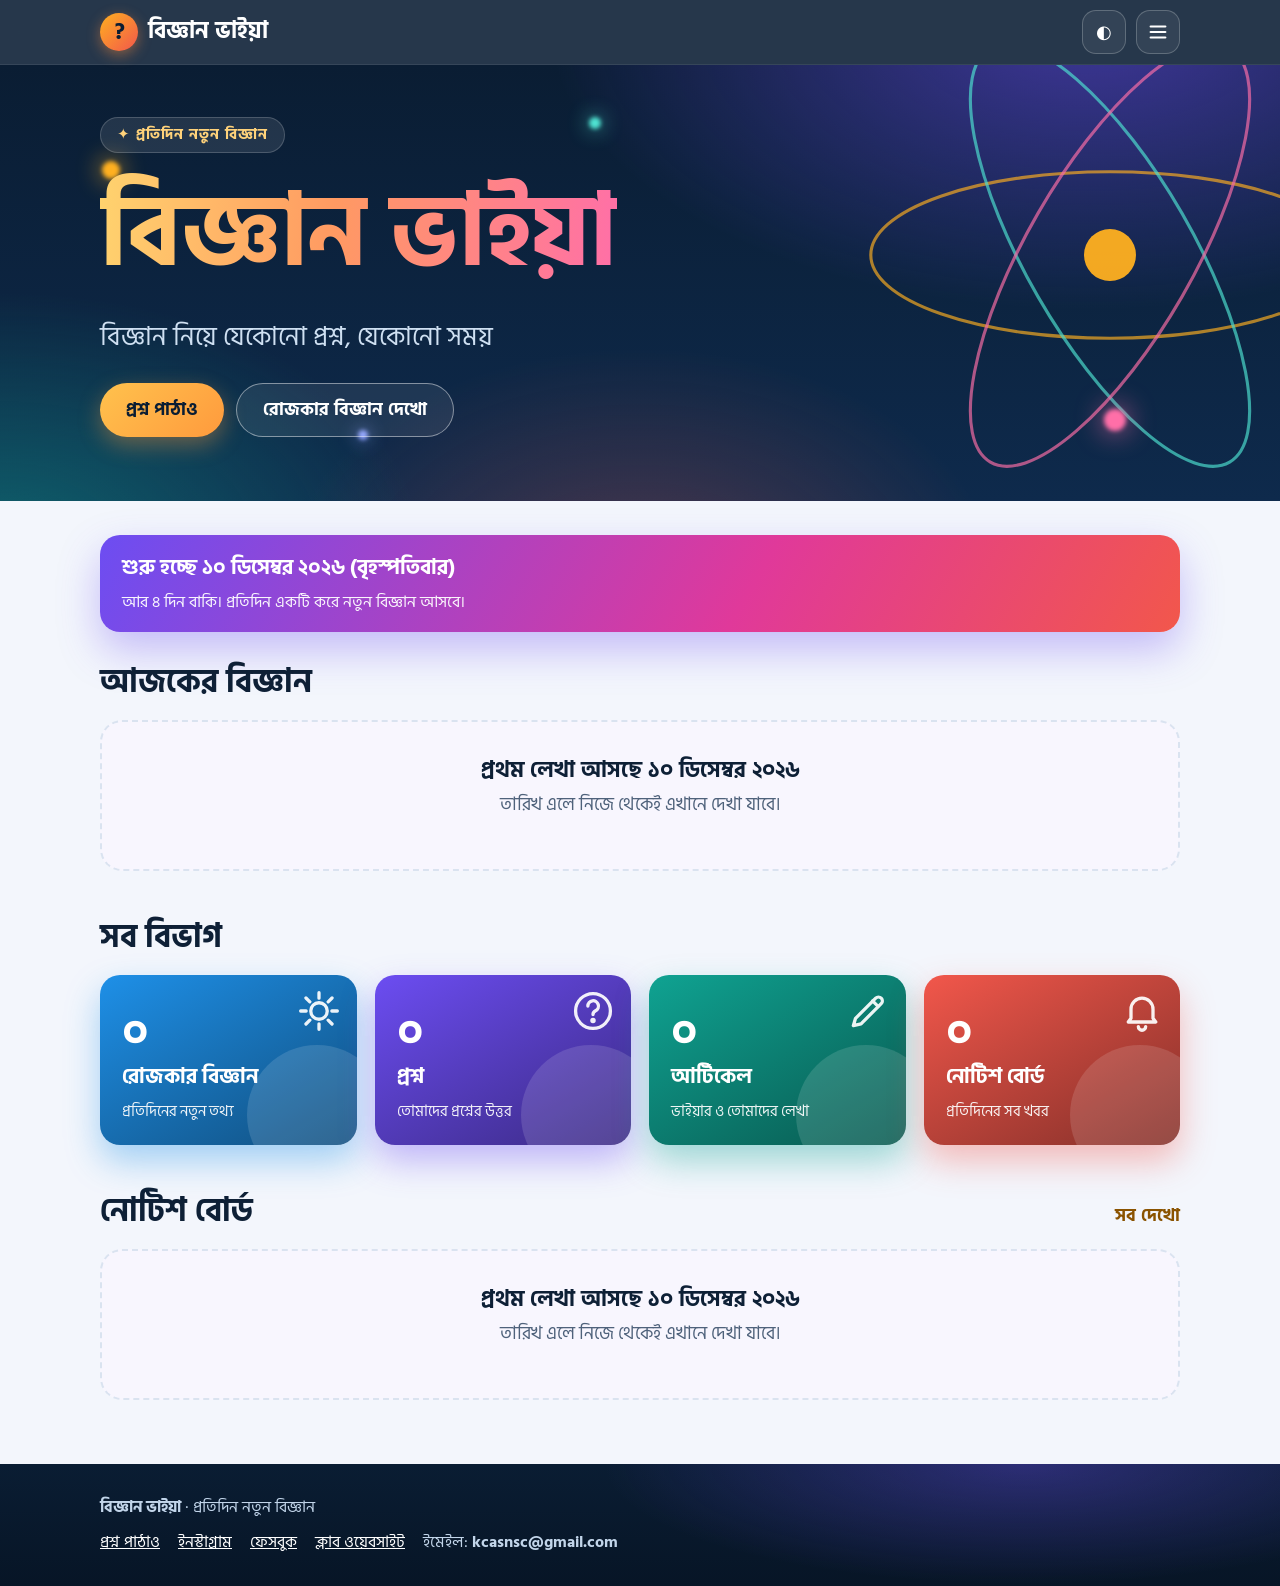
==== index.html @ 901c73dc "Add files via upload" ====
<!doctype html><html><head><meta charset=utf8><meta name=viewport content="width=device-width,initial-scale=1,viewport-fit=cover"><style>:root{color-scheme:light;box-sizing:border-box;padding-top:env(safe-area-inset-top,0px);padding-bottom:env(safe-area-inset-bottom,0px)}html{scroll-padding-top:env(safe-area-inset-top,0px)}body{margin:0;padding:0;font:14px -apple-system,BlinkMacSystemFont,sans-serif;background:#fff;color:#000}img{max-width:100%}[hidden]:not([hidden=until-found i]){display:none!important}</style></head><body>
<title>বিজ্ঞান ভাইয়া</title>
<meta name="claude:viewport-fit-sides" content="cover">
<link rel="stylesheet" href="https://fonts.googleapis.com/css2?family=Hind+Siliguri:wght@400;600;700&display=swap">
<style>
/* বিজ্ঞান ভাইয়া: রং ও ফন্ট এখানে বদলানো যাবে।
   ধারণা: রাতের আকাশের মতো গাঢ় নীল হেডার ও হিরো, তার ওপর রঙিন গ্রহের মতো আলাদা আলাদা রং।
   প্রতিটি বিষয়ের (ট্যাগ) নিজের রং আছে, আর নিচের :root-এ রংগুলো নাম ধরে সাজানো। */
:root {
  --bg: #F3F6FC;
  --bg2: #E8EEFA;
  --surface: #FFFFFF;
  --surface2: #EEF3FB;
  --fg: #0E2036;
  --muted: #4F627B;
  --line: #DAE3F0;
  --shadow: 0 1px 2px rgba(14, 32, 54, .05), 0 10px 30px rgba(14, 32, 54, .07);
  --shadow-lg: 0 2px 4px rgba(14, 32, 54, .06), 0 22px 50px rgba(14, 32, 54, .12);

  --navy: #0A1D33;
  --navy2: #123259;
  --hdr-fg: #FFFFFF;
  --hdr-muted: #C2D5EA;

  --amber: #FFB020;  --amber-ink: #8A5300;
  --coral: #F2574B;  --coral-ink: #B3261E;
  --violet: #6C4DF2; --violet-ink: #4527C9;
  --teal: #0FA392;   --teal-ink: #0A6F63;
  --sky: #1E90E8;    --sky-ink: #0B5FA6;
  --pink: #E0399A;   --pink-ink: #A81E70;
  --on-amber: #0A1D33;
  --accent: var(--amber);
  --accent-ink: var(--amber-ink);
  --font: 'Hind Siliguri', 'Noto Sans Bengali', 'Kalpurush', system-ui, sans-serif;
}
@media (prefers-color-scheme: dark) {
  :root:not([data-theme="light"]) {
    --bg: #071524; --bg2: #0B1E33; --surface: #0F2741; --surface2: #153356; --fg: #EAF2FB; --muted: #9FB6CE; --line: #223F63;
    --shadow: 0 1px 2px rgba(0, 0, 0, .3), 0 12px 32px rgba(0, 0, 0, .35); --shadow-lg: 0 2px 4px rgba(0, 0, 0, .3), 0 24px 54px rgba(0, 0, 0, .5);
    --amber-ink: #FFC24D; --coral-ink: #FF8C82; --violet-ink: #B3A1FF; --teal-ink: #52E0CF; --sky-ink: #6EC3FF; --pink-ink: #FF8ACB;
    color-scheme: dark;
  }
}
:root[data-theme="dark"] {
  --bg: #071524; --bg2: #0B1E33; --surface: #0F2741; --surface2: #153356; --fg: #EAF2FB; --muted: #9FB6CE; --line: #223F63;
  --shadow: 0 1px 2px rgba(0, 0, 0, .3), 0 12px 32px rgba(0, 0, 0, .35); --shadow-lg: 0 2px 4px rgba(0, 0, 0, .3), 0 24px 54px rgba(0, 0, 0, .5);
  --amber-ink: #FFC24D; --coral-ink: #FF8C82; --violet-ink: #B3A1FF; --teal-ink: #52E0CF; --sky-ink: #6EC3FF; --pink-ink: #FF8ACB;
  color-scheme: dark;
}

/* বিষয়ভেদে রং: যেকোনো উপাদানে c-xxx ক্লাস দিলে --c (মূল রং) ও --ink (লেখার রং) পাওয়া যায় */
.c-amber  { --c: var(--amber);  --ink: var(--amber-ink);  --on: var(--on-amber); }
.c-coral  { --c: var(--coral);  --ink: var(--coral-ink);  --on: #FFFFFF; }
.c-violet { --c: var(--violet); --ink: var(--violet-ink); --on: #FFFFFF; }
.c-teal   { --c: var(--teal);   --ink: var(--teal-ink);   --on: #FFFFFF; }
.c-sky    { --c: var(--sky);    --ink: var(--sky-ink);    --on: #FFFFFF; }
.c-pink   { --c: var(--pink);   --ink: var(--pink-ink);   --on: #FFFFFF; }

* { box-sizing: border-box; }
html { scroll-behavior: smooth; }
body {
  margin: 0; color: var(--fg); font-family: var(--font); font-size: 18px; line-height: 1.7;
  background: var(--bg);
  padding-left: max(16px, env(safe-area-inset-left, 0px));
  padding-right: max(16px, env(safe-area-inset-right, 0px));
}
body::before { content: ""; position: fixed; inset: 0 0 auto; height: env(safe-area-inset-top, 0px); background: var(--navy); z-index: 30; }
h1, h2, h3 { line-height: 1.3; margin: 0; text-wrap: balance; }
p { margin: 0 0 .8em; }
a { color: inherit; }
[hidden] { display: none !important; }
.wrap { max-width: 1080px; margin: 0 auto; }
.bleed { margin-left: calc(-1 * max(16px, env(safe-area-inset-left, 0px))); margin-right: calc(-1 * max(16px, env(safe-area-inset-right, 0px))); padding-left: max(16px, env(safe-area-inset-left, 0px)); padding-right: max(16px, env(safe-area-inset-right, 0px)); }
:focus-visible { outline: 3px solid var(--amber); outline-offset: 2px; border-radius: 8px; }
.mono { font-variant-numeric: tabular-nums; }

/* ---------- হেডার ---------- */
.site-header { position: sticky; top: env(safe-area-inset-top, 0px); z-index: 20; color: var(--hdr-fg); background: rgba(10, 29, 51, .88); -webkit-backdrop-filter: blur(14px); backdrop-filter: blur(14px); border-bottom: 1px solid rgba(255, 255, 255, .08); }
.site-header .wrap { display: flex; align-items: center; gap: 14px; padding-block: 10px; }
.brand { display: flex; align-items: center; gap: 10px; text-decoration: none; font-weight: 700; font-size: 23px; white-space: nowrap; }
.brand .mark { width: 38px; height: 38px; border-radius: 50%; background: linear-gradient(135deg, var(--amber), var(--coral)); color: var(--on-amber); display: grid; place-items: center; font-size: 24px; line-height: 1; box-shadow: 0 4px 14px rgba(255, 140, 60, .45); }
.hdr-actions { margin-left: auto; display: flex; gap: 10px; align-items: center; }
.theme-btn, .menu-btn { width: 44px; height: 44px; border-radius: 14px; border: 1px solid rgba(255, 255, 255, .22); background: rgba(255, 255, 255, .06); color: var(--hdr-fg); cursor: pointer; display: grid; place-items: center; font-size: 18px; transition: background .15s; }
.theme-btn:hover, .menu-btn:hover { background: rgba(255, 255, 255, .14); }
.menu-btn[aria-expanded="true"] { background: var(--amber); color: var(--on-amber); border-color: var(--amber); }
.site-header .menu { position: absolute; left: 0; right: 0; top: 100%; background: rgba(10, 29, 51, .97); -webkit-backdrop-filter: blur(14px); backdrop-filter: blur(14px); border-top: 1px solid rgba(255, 255, 255, .08); box-shadow: 0 24px 40px rgba(0, 0, 0, .35); padding-left: max(16px, env(safe-area-inset-left, 0px)); padding-right: max(16px, env(safe-area-inset-right, 0px)); }
.site-header .menu .menu-in { display: grid; align-items: stretch; gap: 0; padding-block: 8px 12px; }
.menu-in a { display: flex; align-items: center; gap: 14px; color: var(--hdr-fg); text-decoration: none; padding: 13px 4px; font-weight: 700; font-size: 20px; border-bottom: 1px solid rgba(255, 255, 255, .07); }
.menu-in a:last-child { border-bottom: 0; }
.menu-in a i { width: 14px; height: 14px; border-radius: 50%; background: var(--c); flex: none; box-shadow: 0 0 0 4px color-mix(in srgb, var(--c) 28%, transparent); }
.menu-in a:hover { color: var(--amber); }
.menu-in a[aria-current="page"] { color: var(--amber); }

/* ---------- হিরো ---------- */
.hero { position: relative; color: #FFFFFF; overflow: hidden; isolation: isolate;
  background:
    radial-gradient(900px 480px at 85% -10%, rgba(108, 77, 242, .55), transparent 60%),
    radial-gradient(700px 420px at 0% 110%, rgba(15, 163, 146, .45), transparent 60%),
    radial-gradient(600px 400px at 50% 120%, rgba(242, 87, 75, .28), transparent 60%),
    linear-gradient(180deg, #0A1D33, #0E2A4C); }
.hero .wrap { position: relative; padding-block: 52px 64px; display: grid; gap: 16px; z-index: 2; }
.hero .eyebrow { display: inline-flex; width: fit-content; align-items: center; gap: 8px; background: rgba(255, 255, 255, .1); border: 1px solid rgba(255, 255, 255, .18); color: #FFD27A; font-weight: 700; font-size: 15px; letter-spacing: 1px; padding: 4px 16px; border-radius: 999px; }
.hero h1 { font-size: clamp(50px, 11vw, 100px); font-weight: 700; letter-spacing: -.5px; background: linear-gradient(95deg, #FFD36E 0%, #FF9A62 45%, #FF6FA8 100%); -webkit-background-clip: text; background-clip: text; color: transparent; width: fit-content; max-width: 100%; }
.hero p.lead { font-size: clamp(20px, 3.2vw, 26px); color: #CFE0F2; max-width: 28em; margin: 0; }
.orbit { position: absolute; right: -90px; top: -70px; width: 520px; height: 520px; z-index: 1; opacity: .95; pointer-events: none; }
.orb { position: absolute; border-radius: 50%; filter: blur(2px); z-index: 1; animation: drift 14s ease-in-out infinite; pointer-events: none; }
.orb.o1 { width: 18px; height: 18px; background: #FFB020; left: 8%; top: 22%; box-shadow: 0 0 24px #FFB020; }
.orb.o2 { width: 12px; height: 12px; background: #4FE3D2; left: 46%; top: 12%; box-shadow: 0 0 20px #4FE3D2; animation-delay: -4s; }
.orb.o3 { width: 22px; height: 22px; background: #FF6FA8; right: 12%; bottom: 16%; box-shadow: 0 0 28px #FF6FA8; animation-delay: -8s; }
.orb.o4 { width: 10px; height: 10px; background: #8EA2FF; left: 28%; bottom: 14%; box-shadow: 0 0 18px #8EA2FF; animation-delay: -2s; }
@keyframes drift { 0%, 100% { transform: translate(0, 0); } 50% { transform: translate(14px, -18px); } }
.actions { display: flex; flex-wrap: wrap; gap: 12px; margin-top: 8px; }
.btn { display: inline-flex; align-items: center; gap: 8px; background: linear-gradient(135deg, #FFC24D, #FF9A3D); color: var(--on-amber); font: inherit; font-weight: 700; padding: 11px 26px; border-radius: 999px; text-decoration: none; border: 0; cursor: pointer; box-shadow: 0 8px 22px rgba(255, 154, 61, .38); transition: transform .15s, box-shadow .15s; }
.btn:hover { transform: translateY(-2px); box-shadow: 0 12px 28px rgba(255, 154, 61, .5); }
.btn.ghost { background: rgba(255, 255, 255, .08); color: #FFFFFF; border: 1.5px solid rgba(255, 255, 255, .45); box-shadow: none; }
main .btn.ghost { color: var(--fg); border-color: var(--line); background: var(--surface); }

/* ---------- সেকশন ও কার্ড ---------- */
main { padding-block: 34px 64px; }
.section { margin-top: 46px; }
.section > h2, .head-row h2 { font-size: clamp(26px, 4.4vw, 32px); margin-bottom: 16px; }
.head-row { display: flex; justify-content: space-between; align-items: baseline; gap: 12px; margin-bottom: 16px; }
.head-row h2 { margin: 0; }
.head-row a { color: var(--accent-ink); font-weight: 700; text-decoration: none; }
.head-row a:hover { text-decoration: underline; }
.page-head { position: relative; padding: 8px 0 6px; margin-bottom: 8px; }
.page-head .kicker { display: inline-block; font-weight: 700; font-size: 14px; letter-spacing: 1.2px; color: var(--ink); background: color-mix(in srgb, var(--c) 16%, transparent); border-radius: 999px; padding: 2px 14px; margin-bottom: 8px; }
.page-title { font-size: clamp(34px, 7vw, 54px); font-weight: 700; margin-bottom: 8px; }
.page-sub { color: var(--muted); max-width: 40em; margin-bottom: 22px; font-size: 19px; }
.grid { display: grid; gap: 18px; grid-template-columns: repeat(auto-fill, minmax(min(100%, 280px), 1fr)); }
.list { display: grid; gap: 16px; }
.card { background: var(--surface); border: 1px solid var(--line); border-radius: 20px; padding: 20px 22px; min-width: 0; box-shadow: var(--shadow); }
.card h3 { font-size: 22px; margin-bottom: 6px; }
.card p:last-child { margin-bottom: 0; }
.meta { display: flex; flex-wrap: wrap; gap: 8px; align-items: center; color: var(--muted); font-size: 15px; }
.chip { display: inline-block; background: color-mix(in srgb, var(--c, var(--muted)) 16%, transparent); color: var(--ink, var(--fg)); border-radius: 999px; padding: 1px 13px; font-size: 14px; font-weight: 700; }
.chip.solid { background: var(--c); color: var(--on); }

/* রোজকার বিজ্ঞানের কার্ড: বাঁ পাশে তারিখের রঙিন টাইল */
.post { display: grid; grid-template-columns: 76px 1fr; gap: 18px; background: var(--surface); border: 1px solid var(--line); border-radius: 22px; padding: 20px; box-shadow: var(--shadow); min-width: 0; }
.datetile { width: 76px; height: 86px; border-radius: 18px; background: linear-gradient(160deg, var(--c), color-mix(in srgb, var(--c) 65%, #000)); color: var(--on); display: grid; place-content: center; text-align: center; line-height: 1.1; box-shadow: 0 10px 22px color-mix(in srgb, var(--c) 40%, transparent); }
.datetile b { font-size: 34px; display: block; }
.datetile span { font-size: 14px; font-weight: 700; opacity: .95; }
.post h3 { font-size: 23px; margin: 6px 0 8px; }
.post .body { min-width: 0; }
.post p:last-of-type { margin-bottom: 0; }

/* আজকের বিজ্ঞান: গ্রেডিয়েন্ট বর্ডারওয়ালা বড় কার্ড */
.today { position: relative; border-radius: 28px; padding: 3px; background: linear-gradient(120deg, #FFB020, #F2574B 40%, #6C4DF2 75%, #1E90E8); box-shadow: var(--shadow-lg); }
.today-in { background: var(--surface); border-radius: 25px; padding: 28px clamp(20px, 4vw, 36px); display: grid; gap: 10px; }
.today-in h2 { font-size: clamp(28px, 5.4vw, 40px); margin: 0; }
.today-in p { font-size: 19px; }
.try { background: color-mix(in srgb, var(--c, var(--amber)) 13%, var(--surface)); border-radius: 14px; padding: 12px 16px; margin-top: 8px; border: 1px dashed color-mix(in srgb, var(--c, var(--amber)) 55%, transparent); }
.try b { color: var(--ink, var(--amber-ink)); }

/* হোমের রঙিন বিভাগ-টাইল */
.tiles { grid-template-columns: repeat(auto-fill, minmax(min(100%, 240px), 1fr)); }
.tile { position: relative; overflow: hidden; text-decoration: none; display: grid; gap: 4px; align-content: end; min-height: 170px; border: 0; color: var(--on); background: linear-gradient(150deg, var(--c), color-mix(in srgb, var(--c) 55%, #000)); box-shadow: 0 16px 34px color-mix(in srgb, var(--c) 38%, transparent); transition: transform .2s, box-shadow .2s; }
.tile:hover { transform: translateY(-4px); box-shadow: 0 22px 42px color-mix(in srgb, var(--c) 50%, transparent); }
.tile .ic { position: absolute; right: 16px; top: 14px; width: 44px; height: 44px; opacity: .92; }
.tile::after { content: ""; position: absolute; right: -30px; bottom: -40px; width: 140px; height: 140px; border-radius: 50%; background: rgba(255, 255, 255, .13); }
.tile .num { font-size: 44px; font-weight: 700; line-height: 1; }
.tile .lbl { font-weight: 700; font-size: 21px; }
.tile .hint { font-size: 15px; opacity: .92; }

/* ফিল্টার, সার্চ */
.toolbar { display: flex; flex-wrap: wrap; gap: 12px; align-items: center; margin-bottom: 20px; }
.search { flex: 1 1 240px; min-width: 0; font: inherit; padding: 12px 20px; border-radius: 999px; border: 1.5px solid var(--line); background: var(--surface); color: var(--fg); box-shadow: var(--shadow); }
.search:focus { border-color: var(--amber); outline: none; }
.filters { display: flex; flex-wrap: wrap; gap: 8px; }
.filters button { font: inherit; font-size: 15px; font-weight: 700; background: var(--surface); color: var(--fg); border: 1.5px solid var(--line); border-radius: 999px; padding: 5px 16px; cursor: pointer; transition: transform .12s; }
.filters button:hover { transform: translateY(-1px); }
.filters button[aria-pressed="true"] { background: linear-gradient(135deg, #FFC24D, #FF9A3D); color: var(--on-amber); border-color: transparent; }

/* প্রশ্ন-উত্তর */
details.qa { background: var(--surface); border: 1px solid var(--line); border-radius: 18px; padding: 4px 22px; box-shadow: var(--shadow); }
details.qa + details.qa { margin-top: 12px; }
details.qa summary { cursor: pointer; font-weight: 700; font-size: 20px; padding: 14px 0; display: flex; align-items: center; gap: 14px; list-style: none; }
details.qa summary::-webkit-details-marker { display: none; }
details.qa summary::before { content: "?"; flex: none; width: 34px; height: 34px; border-radius: 50%; background: linear-gradient(135deg, var(--violet), var(--sky)); color: #FFFFFF; display: grid; place-items: center; font-size: 19px; }
details.qa summary::after { content: "+"; margin-left: auto; font-size: 26px; color: var(--muted); }
details.qa[open] summary::after { content: "−"; }
details.qa[open] summary { color: var(--violet-ink); }
details.qa .ans { padding: 0 0 16px 48px; }

ol.steps { padding-left: 1.3em; margin: 6px 0 12px; }
ol.steps li { margin-bottom: 4px; }
ul.plain { margin: 6px 0 12px; padding-left: 1.2em; }
.safety { color: var(--muted); font-size: 16px; border-top: 1px dashed var(--line); padding-top: 10px; }
.empty { border: 2px dashed var(--line); border-radius: 22px; padding: 34px 22px; text-align: center; color: var(--muted); background: color-mix(in srgb, var(--violet) 5%, var(--surface)); }
.empty h3 { color: var(--fg); margin-bottom: 6px; font-size: 22px; }

/* আর্টিকেল */
.article { display: grid; gap: 4px; align-content: start; }
.article h3 { margin-top: 6px; }

/* নোটিশ */
.notice { background: var(--surface); border: 1px solid var(--line); border-radius: 18px; padding: 14px 20px; display: grid; gap: 4px; margin-bottom: 12px; box-shadow: var(--shadow); }
.notice h3 { font-size: 20px; margin: 0; }
.notice p { margin: 0; color: var(--muted); }
.notice.pinned { background: linear-gradient(135deg, color-mix(in srgb, var(--amber) 22%, var(--surface)), color-mix(in srgb, var(--coral) 14%, var(--surface))); border-color: color-mix(in srgb, var(--amber) 60%, transparent); }
a.notice-link { text-decoration: none; display: block; }
a.notice-link:hover .notice { border-color: var(--c, var(--amber)); }
h3.month { font-size: 20px; margin: 22px 0 10px; color: var(--accent-ink); }

.banner { display: grid; gap: 2px; color: #FFFFFF; border-radius: 20px; padding: 16px 22px; margin-bottom: 30px; background: linear-gradient(120deg, #6C4DF2, #E0399A 60%, #F2574B); box-shadow: 0 18px 40px rgba(108, 77, 242, .35); }
.banner b { font-size: 21px; }
.banner span { font-size: 16px; opacity: .95; }

/* ---------- ফুটার ---------- */
.site-footer { color: var(--hdr-muted); font-size: 16px; background: radial-gradient(700px 200px at 80% 0%, rgba(108, 77, 242, .35), transparent 60%), linear-gradient(180deg, #0A1D33, #071526); }
.site-footer .wrap { padding-block: 30px; display: grid; gap: 8px; }
.site-footer a { color: #FFFFFF; }
.site-footer .links { display: flex; flex-wrap: wrap; gap: 6px 18px; }

@media (prefers-reduced-motion: reduce) { html { scroll-behavior: auto; } .orb { animation: none; } .tile, .btn, .filters button { transition: none; } }
@media (max-width: 560px) {
  body { font-size: 17px; }
  .orbit { right: -230px; top: -110px; }
  .post { grid-template-columns: 1fr; }
  .datetile { width: auto; height: auto; grid-auto-flow: column; justify-content: start; align-items: baseline; gap: 8px; padding: 6px 16px; border-radius: 14px; width: fit-content; }
  .datetile b { font-size: 24px; }
  details.qa .ans { padding-left: 0; }
  .tile { min-height: 140px; }
}

:root{padding-top:env(safe-area-inset-top,0px);padding-bottom:env(safe-area-inset-bottom,0px)}
</style>
<div id="root" data-page="index"></div>
<script>
/* ============================================================
   বিজ্ঞান ভাইয়া: সব লেখা এই ফাইলে। এটি পুরোপুরি অনলাইন সাইট।
   শুরুর দিন: ১০ ডিসেম্বর ২০২৬ (বৃহস্পতিবার)।

   নিয়ম: যেকোনো লেখার তারিখ (YYYY-MM-DD) আজকের তারিখের পরে হলে সেটি সাইটে লুকিয়ে থাকে,
   তারিখ এলে নিজে থেকেই দেখা যায়। তাই সব লেখা আগে থেকেই বসিয়ে রাখা যায়।
   আগে থেকে দেখতে চাইলে ঠিকানার শেষে #preview যোগ করো।

   যেখানে যা বদলাবে:
   - daily      : রোজকার বিজ্ঞান (rojkar.html)
   - qa         : প্রশ্ন ও উত্তর (question.html)
   - articles   : আর্টিকেল (article.html)। kind: "vaiya" মানে বিজ্ঞান ভাইয়ার লেখা, "student" মানে শিক্ষার্থীর লেখা
   - notices    : নোটিশ বোর্ড (notice-board.html)
   ============================================================ */

window.SITE = {
  name: "বিজ্ঞান ভাইয়া",
  tagline: "বিজ্ঞান নিয়ে যেকোনো প্রশ্ন, যেকোনো সময়",
  launch: "2026-12-10",
  email: "kcasnsc@gmail.com",

  /* লিংক বদলাও। ফাঁকা ("") থাকলে বোতাম দেখাবে না। */
  links: {
    questionForm: "https://forms.gle/UkBAL9BVJz5W9Kdv6",  // প্রশ্ন পাঠানোর Google Form
    articleForm: "",                                       // আর্টিকেল পাঠানোর Google Form (তৈরি হলে এখানে বসাও)
    instagram: "https://www.instagram.com/kcasnsc/",
    facebook: "https://www.facebook.com/profile.php?id=61594144386733",
    clubSite: "https://ahanaft059-coder.github.io/cssc/index.html"
  },

  /* ================= রোজকার বিজ্ঞান ================= */
  daily: [
    { date: "2026-12-10", tag: "জানো কি?", title: "নোবেল পুরস্কার ১০ ডিসেম্বর কেন দেওয়া হয়?",
      body: ["আলফ্রেড নোবেল ডিনামাইট আবিষ্কার করেছিলেন। তিনি ১৮৯৬ সালের ১০ ডিসেম্বর মারা যান। উইলে তাঁর সম্পত্তির বড় অংশ দিয়ে যান বিজ্ঞান, সাহিত্য ও শান্তিতে অবদানের পুরস্কারের জন্য।",
             "প্রথম নোবেল পুরস্কার দেওয়া হয় ১৯০১ সালে। তাঁর মৃত্যুদিনকে সম্মান জানাতে প্রতি বছর ১০ ডিসেম্বর পুরস্কার প্রদান অনুষ্ঠান হয়।"] },
    { date: "2026-12-11", tag: "পদার্থবিজ্ঞান", title: "আকাশ নীল কেন?",
      body: ["সূর্যের সাদা আলোয় সব রং মিশে আছে। এই আলো বাতাসের কণায় ধাক্কা খেলে ছোট তরঙ্গদৈর্ঘ্যের নীল আলো বেশি ছড়িয়ে পড়ে। তাই আকাশের সব দিক থেকে নীল আলো আমাদের চোখে আসে।",
             "সূর্যাস্তের সময় আলো অনেক লম্বা পথ পেরিয়ে আসে। পথে নীল আলো ছড়িয়ে হারিয়ে যায়, আর লাল-কমলা আলো আমাদের চোখে পৌঁছায়।"],
      tryIt: "স্বচ্ছ গ্লাসের পানিতে মাত্র ২-৩ ফোঁটা দুধ মেশাও। অন্ধকার ঘরে ফোনের টর্চ জ্বালিয়ে গ্লাসের পাশ থেকে দেখো। পাশে নীলচে আভা, উল্টো দিকে হলদে-কমলা আলো দেখবে।" },
    { date: "2026-12-12", tag: "রসায়ন", title: "মধু বছরের পর বছর নষ্ট হয় না কেন?",
      body: ["মধুতে পানি খুব কম থাকে, আর এটা কিছুটা অ্যাসিডিক। মৌমাছির এনজাইমের কারণে মধুতে সামান্য হাইড্রোজেন পারক্সাইডও তৈরি হয়।",
             "এই পরিবেশে জীবাণু বাড়তে পারে না, তাই মধু সহজে নষ্ট হয় না।"] },
    { date: "2026-12-13", tag: "পদার্থবিজ্ঞান", title: "কলা কি সত্যিই একটু তেজস্ক্রিয়?",
      body: ["হ্যাঁ। কলায় থাকা পটাশিয়ামের একটা রূপ (K-40) সামান্য তেজস্ক্রিয়। পরিমাণ এত কম যে এটা পুরোপুরি নিরাপদ।",
             "বিজ্ঞানে \"তেজস্ক্রিয়\" মানেই বিপদ নয়। মাত্রাটাই আসল।"] },
    { date: "2026-12-14", tag: "জীববিজ্ঞান", title: "গাছ কি উদ্দীপনায় সাড়া দেয়?",
      body: ["জগদীশচন্দ্র বসু ক্রেসকোগ্রাফ নামে একটি যন্ত্র বানিয়েছিলেন। এটি গাছের অতি সামান্য বৃদ্ধিও বহুগুণ বাড়িয়ে মাপতে পারত।",
             "এর সাহায্যে তিনি দেখান, গাছ আলো, তাপ ও আঘাতের মতো উদ্দীপনায় সাড়া দেয়।"] },
    { date: "2026-12-15", tag: "জানো কি?", title: "বিজ্ঞান কী, আর আমরা কেন প্রশ্ন করি?",
      body: ["বিজ্ঞান মানে কোনো কিছু নিজে পরীক্ষা করে দেখে উত্তর খোঁজা। বিজ্ঞানীরা চারটি কাজ বারবার করেন: প্রশ্ন করেন, অনুমান করেন, পরীক্ষা করেন, আর ফলাফল লেখেন।",
             "অনুমান ভুল হলেও ক্ষতি নেই। ভুল অনুমান থেকেও নতুন কিছু শেখা যায়। তাই প্রশ্ন করতে ভয় পেয়ো না।"] },
    { date: "2026-12-16", tag: "শুভেচ্ছা", title: "মহান বিজয় দিবসের শুভেচ্ছা",
      body: ["আজ ১৬ ডিসেম্বর, মহান বিজয় দিবস। সবাইকে আন্তরিক শুভেচ্ছা।",
             "আজ হালকা পোস্ট। কাল থেকে আবার নতুন নতুন বিজ্ঞানের প্রশ্ন নিয়ে হাজির হব।"] },
    { date: "2026-12-17", tag: "ঘরে করি", title: "গ্লাসে ছোট আকাশ বানাও",
      body: ["একটা স্বচ্ছ গ্লাসে পানি নিয়ে তাতে ২-৩ ফোঁটা দুধ মেশাও। অন্ধকার ঘরে ফোনের টর্চ জ্বালিয়ে গ্লাসের একপাশ দিয়ে আলো ফেলো।",
             "গ্লাসের পাশ থেকে নীলচে আভা দেখবে, আর সোজা পেরিয়ে আসা আলো হলদে-কমলা লাগবে। আকাশ নীল আর সূর্যাস্ত লাল হওয়ার কারণ এটাই।"],
      tryIt: "ফোনের টর্চ সরাসরি চোখে ফেলবে না। পরীক্ষা করবে বড়দের সামনে।" },
    { date: "2026-12-18", tag: "কেন?", title: "বরফ পানিতে ভাসে কেন?",
      body: ["পানি জমে বরফ হলে তার অণুগুলো ফাঁকা ষড়ভুজাকার কাঠামো তৈরি করে। এতে আয়তন বাড়ে, কিন্তু ভর একই থাকে।",
             "ঘনত্ব কমে যায় বলে বরফ পানির ওপর ভাসে। এ কারণেই শীতের দেশে পুকুরের ওপর বরফ জমলেও নিচের মাছ বেঁচে থাকে।"] },
    { date: "2026-12-19", tag: "কেন?", title: "বজ্রপাতে আগে আলো দেখি, শব্দ পরে শুনি কেন?",
      body: ["আলো প্রায় সঙ্গে সঙ্গে আমাদের চোখে পৌঁছায়, কিন্তু শব্দ বাতাসে সেকেন্ডে প্রায় ৩৪০ মিটার যায়।",
             "তাই বিদ্যুৎ চমকানোর পর গর্জন শুনতে দেরি হয়। প্রতি ৩ সেকেন্ডের দেরি মানে বজ্র প্রায় ১ কিলোমিটার দূরে।"] },
    { date: "2026-12-20", tag: "জানো কি?", title: "তারা খসে পড়া আসলে কী?",
      body: ["তারা খসে পড়া আসলে তারা নয়। এগুলো মহাকাশের ছোট ছোট পাথর বা ধুলোর কণা, যাদের উল্কা বলে। অনেকগুলো বালুকণার মতো ছোট।",
             "পৃথিবীর বাতাসে খুব দ্রুত ঢুকে বাতাসের সঙ্গে ঘর্ষণ ও চাপে এরা গরম হয়ে জ্বলে ওঠে, তাই আকাশে আলোর দাগ দেখা যায়।"] },
    { date: "2026-12-21", tag: "কেন?", title: "বছরের সবচেয়ে ছোট দিন কেন হয়?",
      body: ["পৃথিবীর অক্ষ প্রায় ২৩.৫ ডিগ্রি হেলানো। ডিসেম্বরের ২১ বা ২২ তারিখের কাছাকাছি উত্তর গোলার্ধ সূর্য থেকে সবচেয়ে বেশি সরে থাকে, তাই আমাদের দিন সবচেয়ে ছোট হয়।",
             "অনেকে ভাবে শীতে পৃথিবী সূর্য থেকে দূরে থাকে। আসলে তা নয়। কারণ হলো অক্ষের এই হেলানো ভাব।"] },
    { date: "2026-12-22", tag: "কেন?", title: "পানি সব জায়গায় একই তাপে ফোটে না কেন?",
      body: ["সমুদ্রপৃষ্ঠে পানি ১০০ ডিগ্রি সেলসিয়াসে ফোটে। কিন্তু উঁচু পাহাড়ে বাতাসের চাপ কম, তাই পানি আরও কম তাপে ফুটতে শুরু করে।",
             "সে কারণে পাহাড়ে ভাত রান্না করতে বেশি সময় লাগে। গরম পানিটা তুলনামূলক কম গরম থাকে।"] },
    { date: "2026-12-23", tag: "ঘরে করি", title: "ডিম ভাসে না ডোবে?",
      body: ["একটা লম্বা গ্লাসে পানি নিয়ে কাঁচা ডিম আস্তে ছেড়ে দাও। ডিম ডুবে যাবে। এবার একটু একটু করে লবণ মেশাতে থাকো।",
             "লবণ মেশালে পানির ঘনত্ব বাড়ে। পানির ঘনত্ব ডিমের ঘনত্বের চেয়ে বেশি হলে ডিম ভেসে ওঠে।"],
      tryIt: "ডিম আস্তে ছাড়বে, যেন গ্লাস না ভাঙে।" },
    { date: "2026-12-24", tag: "কেন?", title: "রংধনু কীভাবে তৈরি হয়?",
      body: ["বৃষ্টির ফোঁটায় সূর্যের আলো ঢুকে বেঁকে যায়, ফোঁটার ভেতরে প্রতিফলিত হয়, আবার বেরোনোর সময় বেঁকে যায়।",
             "বেঁকে যাওয়ার মাত্রা প্রতিটি রঙের জন্য আলাদা, তাই সাদা আলো সাত রঙে ভেঙে যায়। রংধনু দেখতে হলে সূর্য তোমার পেছনে ও বৃষ্টি সামনে থাকতে হয়।"] },
    { date: "2026-12-25", tag: "বিজ্ঞানী", title: "যে কণার নাম একজন বাঙালির নামে",
      body: ["সত্যেন্দ্রনাথ বসু (১৮৯৪-১৯৭৪) আলোর কণা নিয়ে একটি গাণিতিক পদ্ধতি দেন। আইনস্টাইন সেটা এগিয়ে নেন।",
             "যেসব কণা এই নিয়ম মেনে চলে, তাদের নাম \"বোসন\"। এই নাম এসেছে বসুর নাম থেকে।"] },
    { date: "2026-12-26", tag: "চ্যালেঞ্জ", title: "নিজের \"কেন-কেন সিঁড়ি\" বানাও",
      body: ["একটা প্রশ্ন নাও, যেমন \"আকাশ নীল কেন?\"। উত্তর পেলে সেই উত্তরের ওপরই আবার \"কেন?\" জিজ্ঞেস করো। এভাবে এক ধাপ করে ওপরে ওঠো।",
             "যে ধাপে আর উত্তর জানো না, সেটাই তোমার পরের গবেষণার প্রশ্ন। তোমার সিঁড়িটা আর্টিকেল পাতায় পাঠাতে পারো।"] },
    { date: "2026-12-27", tag: "কেন?", title: "চাঁদের আকার বদলায় কেন?",
      body: ["চাঁদের আকার আসলে বদলায় না। চাঁদ পৃথিবীর চারদিকে ঘোরে, তাই সূর্যের আলো পাওয়া অংশের কতটুকু আমরা পৃথিবী থেকে দেখতে পাই, সেটা বদলাতে থাকে।",
             "এটাকেই চন্দ্রকলা বলে। একটা পূর্ণ চক্র শেষ হতে প্রায় সাড়ে ২৯ দিন লাগে।"] },
    { date: "2026-12-28", tag: "ঘরে করি", title: "সুতোর টেলিফোন বানাও",
      body: ["দুটি কাগজ বা প্লাস্টিকের কাপের তলায় ছোট ফুটো করে ৩-৪ মিটার সুতো ঢুকিয়ে দুই মাথায় গিঁট দাও।",
             "দুজন দূরে গিয়ে সুতো টানটান রাখো। একজন কাপে কথা বললে অন্যজন কাপ কানে দিয়ে শুনতে পাবে। সুতো ঢিলা হলে আর শোনা যাবে না, কারণ কম্পন থেমে যায়।"],
      tryIt: "সুই ব্যবহার করলে বড়দের সাহায্য নাও।" },
    { date: "2026-12-29", tag: "কেন?", title: "আলো কত দ্রুত চলে?",
      body: ["আলো প্রতি সেকেন্ডে প্রায় ৩ লক্ষ কিলোমিটার চলে। এত দ্রুত চলে বলে সূর্যের আলো পৃথিবীতে আসতে মাত্র প্রায় ৮ মিনিট ২০ সেকেন্ড লাগে।",
             "মানে এই মুহূর্তে আমরা সূর্যকে যেমন দেখছি, সেটা ৮ মিনিটেরও বেশি আগের সূর্য।"] },
    { date: "2026-12-30", tag: "বিজ্ঞানী", title: "উঁচু ভবন কীভাবে ঝড় সামলায়?",
      body: ["ঢাকায় জন্মানো প্রকৌশলী ফজলুর রহমান খান (১৯২৯-১৯৮২) \"টিউব স্ট্রাকচার\" পদ্ধতির নকশা দিয়েছিলেন। ভবনের বাইরের দেয়ালকেই বড় একটা শক্ত নল ধরে নেওয়া হয়।",
             "এতে কম ইস্পাতে উঁচু ভবন বাতাসের ধাক্কা সামলায়। শিকাগোর কয়েকটি বিখ্যাত আকাশছোঁয়া ভবনে এই ধারণা কাজে লেগেছে।"] },
    { date: "2026-12-31", tag: "চ্যালেঞ্জ", title: "বছরের শেষ দিনের চ্যালেঞ্জ",
      body: ["এ বছর বিজ্ঞানে তুমি সবচেয়ে মজার কী শিখেছ? এক বা দুই লাইনে ভেবে রাখো।",
             "সেটা লিখে আর্টিকেল পাতায় পাঠিয়ে দিতে পারো। নির্বাচিত লেখা তোমার নামে সেখানে ছাপা হবে।"] },
    { date: "2027-01-01", tag: "শুভেচ্ছা", title: "নতুন বছরের শুভেচ্ছা",
      body: ["সবাইকে ২০২৭ সালের শুভেচ্ছা। নতুন বছরেও প্রতিদিন নতুন নতুন বিজ্ঞান আসবে।",
             "জানো কি? পৃথিবীর সূর্যকে একবার ঘুরতে প্রায় ৩৬৫ দিন ৬ ঘণ্টা লাগে। তাই প্রতি চার বছরে এক দিন বাড়তি যোগ করে লিপ ইয়ার বানানো হয়।"] },
    { date: "2027-01-02", tag: "ঘরে করি", title: "লাল বাঁধাকপির রঙিন জাদু",
      body: ["লাল বাঁধাকপি কুচি করে গরম পানিতে ১৫ মিনিট ভিজিয়ে রাখো। পানি বেগুনি হবে। ঠান্ডা হলে ছেঁকে তিনটি গ্লাসে ভাগ করো।",
             "একটিতে লেবুর রস, আরেকটিতে বেকিং সোডা মেশানো পানি দাও। লেবুর রসে লালচে, সোডায় নীলচে-সবুজ হবে। বাঁধাকপির রঞ্জক অ্যাসিড ও ক্ষার চিনিয়ে দেয়।"],
      tryIt: "গরম পানি বড়দের সাহায্যে নেবে। পরীক্ষার কোনো জিনিস মুখে দেবে না।" },
    { date: "2027-01-03", tag: "কেন?", title: "পানিতে ডুব দিলে কান ব্যথা করে কেন?",
      body: ["পানির নিচে যত গভীরে যাও, পানির চাপ তত বাড়ে। এই চাপ কানের পর্দায় বাইরের দিক থেকে ধাক্কা দেয়, আর ভেতরের বাতাসের চাপ আগের মতোই থাকে।",
             "দুই দিকের চাপের এই পার্থক্যে কান ব্যথা করে। ঢোক গিললে বা হাই তুললে ভেতরের চাপ সমান হয়ে ব্যথা কমে যায়।"] },
    { date: "2027-01-04", tag: "জানো কি?", title: "মৌমাছি কীভাবে মধু বানায়?",
      body: ["মৌমাছি ফুলের মিষ্টি রস (নেকটার) সংগ্রহ করে পেটের বিশেষ থলিতে জমায়। সেখানে এনজাইম মিশে রসের গঠন বদলাতে শুরু করে।",
             "চাকে ফিরে মৌমাছিরা ডানা নেড়ে রসের বাড়তি পানি শুকিয়ে ফেলে। ঘন হয়ে মধু তৈরি হলে মোম দিয়ে চাকের ঘর বন্ধ করে দেয়।"] },
    { date: "2027-01-05", tag: "কেন?", title: "বাতাস দেখা যায় না, তবু আছে বুঝব কীভাবে?",
      body: ["বাতাস দেখা যায় না, কিন্তু জায়গা নেয়, চাপ দেয় আর গাছের পাতা নাড়ায়। বেলুনে ফুঁ দিলে সেটা ফুলে ওঠে, কারণ ভেতরে বাতাস ঢুকেছে।",
             "বাতাসেরও ওজন আছে। আমরা তা টের পাই না, কারণ জন্মের পর থেকেই চারদিক থেকে বাতাসের চাপে অভ্যস্ত।"],
      tryIt: "একটা গ্লাস উল্টো করে ধীরে বালতির পানিতে ডোবাও। ভেতরে পানি পুরো ওঠে না, কারণ বাতাস সেখানে জায়গা নিয়ে আছে।" },
    { date: "2027-01-06", tag: "ঘরে করি", title: "কাগজের সেতু কত ভার সইতে পারে?",
      body: ["দুই স্তূপ বইয়ের মাঝখানে ফাঁক রেখে একটা সাদা কাগজ সমতলভাবে বসাও। তার ওপর একটা একটা করে ১ টাকার কয়েন রাখো।",
             "এবার একই কাগজ ভাঁজ করে অ্যাকর্ডিয়ানের মতো করে বসিয়ে আবার কয়েন রাখো। ভাঁজ করা কাগজ অনেক বেশি ভার সইবে। আকৃতি বদলালে শক্তি বাড়ে, এটাই ইঞ্জিনিয়ারিংয়ের মূল ধারণা।"],
      tryIt: "কয়েন ভাগ করে রাখো, যেন সেতু ভেঙে পড়লে কেউ ব্যথা না পায়।" },
    { date: "2027-01-07", tag: "কেন?", title: "মেঘ কীভাবে তৈরি হয়?",
      body: ["সূর্যের তাপে পানি বাষ্প হয়ে ওপরে ওঠে। ওপরে বাতাস ঠান্ডা, তাই বাষ্প ঠান্ডা হয়ে ধুলোর কণার গায়ে খুব ছোট ছোট পানির ফোঁটা হয়ে জমে।",
             "লক্ষ লক্ষ ছোট ফোঁটা একসঙ্গে জমলে আমরা সেটাকে মেঘ বলি। ফোঁটাগুলো বড় ও ভারী হলে বৃষ্টি হয়ে নিচে নেমে আসে।"] },
    { date: "2027-01-08", tag: "চ্যালেঞ্জ", title: "তোমার আবিষ্কার ও অভিজ্ঞতা পাঠাও",
      body: ["বিজ্ঞান নিয়ে তুমি কী করেছ, কী শিখেছ, কিংবা কোন প্রশ্ন নিয়ে ভেবেছ? নিজের ভাষায় লিখে পাঠাও।",
             "নির্বাচিত লেখা তোমার নামে আর্টিকেল পাতায় ছাপা হবে। প্রথম ৩০ দিন শেষ, সবাইকে ধন্যবাদ।"] }
  ],

  /* ================= প্রশ্ন ও উত্তর =================
     askedBy: "নাম" দিলে "জিজ্ঞাসা করেছে" হিসেবে দেখাবে। না দিলে দেখাবে না। */
  qa: [
    { date: "2026-12-10", q: "পৃথিবী ঘোরে, তবু আমরা টের পাই না কেন?",
      a: "পৃথিবী খুব মসৃণ ও স্থির গতিতে ঘোরে। বাতাসসহ আমরা সবাই পৃথিবীর সঙ্গে একই গতিতে ঘুরছি, তাই কোনো ঝাঁকুনি লাগে না। যেমন মসৃণ গতিতে চলা ট্রেনের ভেতরে গতির কথা মনে থাকে না।" },
    { date: "2026-12-11", q: "আমরা ঘুমাই কেন?",
      a: "ঘুমের সময় শরীর বিশ্রাম পায় আর মস্তিষ্ক সারাদিনের শেখা জিনিস গুছিয়ে স্মৃতিতে রাখে। ঘুম কম হলে মনোযোগ ও মেজাজ দুটোই খারাপ হয়। তাই স্কুলের বয়সে রোজ পর্যাপ্ত ঘুম জরুরি।" },
    { date: "2026-12-12", q: "পিঁপড়া সারি বেঁধে চলে কেন?",
      a: "পিঁপড়া চলার পথে এক ধরনের গন্ধযুক্ত রাসায়নিক (ফেরোমোন) ফেলে যায়। পেছনের পিঁপড়ারা সেই গন্ধ শুঁকে একই পথে এগোয়। তাই খাবার পাওয়া গেলে খুব কম সময়ে সারি তৈরি হয়ে যায়।" },
    { date: "2026-12-13", q: "সমুদ্রের পানি লবণাক্ত কেন?",
      a: "বৃষ্টির পানি পাথর ও মাটি থেকে অল্প অল্প লবণ জাতীয় খনিজ নদীতে বয়ে আনে। নদী সেগুলো সমুদ্রে ফেলে। সমুদ্রের পানি বাষ্প হয়ে উড়ে গেলেও লবণ থেকে যায়। হাজার হাজার বছরে সমুদ্র এভাবে লবণাক্ত হয়েছে।" },
    { date: "2026-12-14", q: "জোয়ার-ভাটা কেন হয়?",
      a: "চাঁদের টান সমুদ্রের পানিকে নিজের দিকে সামান্য টেনে ফুলিয়ে তোলে। পৃথিবী ঘোরার ফলে একেক জায়গায় দিনে প্রায় দুইবার জোয়ার ও দুইবার ভাটা আসে। সূর্যের টানও কিছুটা ভূমিকা রাখে।" },
    { date: "2026-12-15", q: "আকাশে বিমান কীভাবে ওড়ে?",
      a: "বিমানের ডানার আকৃতি এমন, যাতে সামনে এগোলে ডানার ওপর দিয়ে বাতাস দ্রুত যায়। এতে ডানার ওপরে-নিচে চাপের পার্থক্য হয় এবং ওপরের দিকে একটা ধাক্কা (লিফট) তৈরি হয়। ইঞ্জিন বিমানকে সামনে ঠেলে, আর সেই গতিতেই লিফট কাজ করে।" },
    { date: "2026-12-16", q: "গ্রহ আর তারার পার্থক্য কী?",
      a: "তারা নিজে আলো তৈরি করে, যেমন সূর্য। গ্রহ নিজে আলো দেয় না, তারার আলো প্রতিফলিত করে। রাতে যে উজ্জ্বল বিন্দু স্থির মনে হয়, সেটা তারা হতে পারে। আর যেটা আস্তে আস্তে জায়গা বদলায়, সেটা গ্রহ হতে পারে।" },
    { date: "2026-12-17", q: "বজ্রপাতের সময় কী করা উচিত?",
      a: "খোলা মাঠ, গাছের নিচ ও পানির কাছ থেকে সরে পাকা ঘরে বা ছাদওয়ালা নিরাপদ জায়গায় চলে যাও। বজ্রপাতের সময় ফোন চার্জে দিয়ে ব্যবহার করবে না এবং ধাতব জিনিস থেকে দূরে থাকবে।" },
    { date: "2026-12-18", q: "বরফ পানিতে ভাসে কেন?",
      a: "পানি জমে বরফ হলে তার অণুগুলো ফাঁকা ষড়ভুজাকার কাঠামো তৈরি করে। এতে আয়তন বাড়ে, কিন্তু ভর একই থাকে। ঘনত্ব কমে যায় বলে বরফ পানির ওপর ভাসে।" },
    { date: "2026-12-19", q: "বজ্রপাতের সময় আগে আলো দেখি, শব্দ পরে শুনি কেন?",
      a: "আলো প্রায় সঙ্গে সঙ্গে আমাদের চোখে পৌঁছায়, কিন্তু শব্দ বাতাসে সেকেন্ডে প্রায় ৩৪০ মিটার যায়। তাই বিদ্যুৎ চমকানোর পর গর্জন শুনতে দেরি হয়। প্রতি ৩ সেকেন্ডের দেরি মানে বজ্র প্রায় ১ কিলোমিটার দূরে।" },
    { date: "2026-12-24", q: "রংধনু কীভাবে তৈরি হয়?",
      a: "বৃষ্টির ফোঁটায় সূর্যের আলো ঢুকে বেঁকে যায়, ফোঁটার ভেতরে প্রতিফলিত হয়, আবার বেরোনোর সময় বেঁকে যায়। বেঁকে যাওয়ার মাত্রা প্রতিটি রঙের জন্য আলাদা, তাই সাদা আলো সাত রঙে ভেঙে যায়।" },
    { date: "2026-12-27", q: "চাঁদের আকার বদলায় কেন?",
      a: "চাঁদের আকার আসলে বদলায় না। চাঁদ পৃথিবীর চারদিকে ঘোরে, তাই সূর্যের আলো পাওয়া অংশের কতটুকু আমরা পৃথিবী থেকে দেখতে পাই, সেটা বদলাতে থাকে। এটাকেই চন্দ্রকলা বলে।" }
  ],

  /* ================= আর্টিকেল =================
     kind: "vaiya"   = বিজ্ঞান ভাইয়ার লেখা (লেখক সবসময় "বিজ্ঞান ভাইয়া")
     kind: "student" = শিক্ষার্থীর লেখা (author: নাম, cls: শ্রেণি)
     ঐচ্ছিক: materials[], steps[], why, safety, pdf */
  articles: [
    { date: "2026-12-10", kind: "vaiya", tag: "পরিচিতি", author: "বিজ্ঞান ভাইয়া",
      title: "বিজ্ঞান ভাইয়া কী, কীভাবে কাজ করে?",
      body: ["বিজ্ঞান ভাইয়া একটি অনলাইন বিজ্ঞান সাইট। এখানে প্রতিদিন নতুন একটি বিজ্ঞানের তথ্য আসে, তোমাদের প্রশ্নের উত্তর জমা হয়, আর আর্টিকেল পাতায় লেখা ছাপা হয়।",
             "একটা সত্যি কথা: বিজ্ঞান ভাইয়ার লেখা একটি এআই (Claude) সহায়তায় তৈরি, আমার কোনো ল্যাব নেই। তাই আমি নতুন কিছু আবিষ্কার করেছি বলে দাবি করি না। আমি জানা বিজ্ঞানকে সহজ করে বোঝাই। কোনো ভুল পেলে জানিয়ো।",
             "তুমিও লিখতে পারো। তোমার আবিষ্কার, করে দেখা পরীক্ষা বা অভিজ্ঞতা পাঠালে নির্বাচিত লেখা তোমার নামে এই পাতায় ছাপা হবে।"] },
    { date: "2026-12-10", kind: "vaiya", tag: "PDF", author: "বিজ্ঞান ভাইয়া",
      title: "বিজ্ঞান ভাইয়ার সারপ্রাইজ (PDF)",
      body: ["\"কেন-কেন সিঁড়ি\" খেলা, তিনজন বিজ্ঞানীর গল্প, মধু ও কলার অবাক করা প্রশ্ন, আর বিজ্ঞানী হওয়ার ৪ ধাপ। ৪ পৃষ্ঠার এই PDF ডাউনলোড করে বন্ধুদের সঙ্গে শেয়ার করতে পারো।"],
      pdf: "pdf/Biggan-Vaiya-Surprise.pdf" },
    { date: "2026-12-14", kind: "vaiya", tag: "বিজ্ঞানী", author: "বিজ্ঞান ভাইয়া",
      title: "জগদীশচন্দ্র বসু: যিনি গাছের সাড়া মেপেছিলেন",
      body: ["জগদীশচন্দ্র বসু (১৮৫৮-১৯৩৭) ময়মনসিংহে জন্মেছিলেন। তিনি পদার্থবিজ্ঞান ও উদ্ভিদবিজ্ঞান দুই ক্ষেত্রেই কাজ করেছেন।",
             "তাঁর বানানো ক্রেসকোগ্রাফ যন্ত্র গাছের অতি সামান্য বৃদ্ধিও বহুগুণ বাড়িয়ে মাপতে পারত। এর সাহায্যে তিনি দেখান, গাছ আলো, তাপ ও আঘাতের মতো উদ্দীপনায় সাড়া দেয়।",
             "রেডিও তরঙ্গ নিয়েও তাঁর গুরুত্বপূর্ণ কাজ ছিল। তাঁর কাছ থেকে শেখার বিষয় হলো, নিজের চোখে দেখা ও মাপার চেষ্টা করা।"] },
    { date: "2026-12-17", kind: "vaiya", tag: "পরীক্ষা", author: "বিজ্ঞান ভাইয়া",
      title: "গ্লাসে ছোট আকাশ",
      materials: ["স্বচ্ছ গ্লাস", "পানি", "দুধ (২-৩ ফোঁটা)", "ফোনের টর্চ"],
      steps: ["গ্লাসে পানি ভরো।", "২-৩ ফোঁটা দুধ মিশিয়ে নাড়ো। পানি সামান্য ঘোলা হবে।", "অন্ধকার ঘরে টর্চ জ্বালিয়ে গ্লাসের একপাশ দিয়ে আলো ফেলো।"],
      why: "ছোট তরঙ্গের নীল আলো বেশি ছড়ায়, তাই পাশ থেকে নীলচে দেখায়। যে আলো সোজা পেরিয়ে আসে, তাতে নীল কম থাকে, তাই হলদে-কমলা লাগে।",
      safety: "ফোনের টর্চ সরাসরি চোখে ফেলবে না।", body: [] },
    { date: "2026-12-23", kind: "vaiya", tag: "পরীক্ষা", author: "বিজ্ঞান ভাইয়া",
      title: "ডিম ভাসে না ডোবে?",
      materials: ["কাঁচা ডিম", "লম্বা গ্লাস", "পানি", "লবণ"],
      steps: ["গ্লাসে পানি ভরে ডিম আস্তে ছেড়ে দাও। ডিম ডুবে যাবে।", "একটু একটু করে লবণ মেশাতে থাকো।", "কিছুক্ষণ পর কী হয়, লক্ষ করো।"],
      why: "লবণ মেশালে পানির ঘনত্ব বাড়ে। পানির ঘনত্ব ডিমের ঘনত্বের চেয়ে বেশি হলে ডিম ভেসে ওঠে।",
      safety: "ডিম আস্তে ছাড়বে, যেন গ্লাস না ভাঙে।", body: [] },
    { date: "2026-12-25", kind: "vaiya", tag: "বিজ্ঞানী", author: "বিজ্ঞান ভাইয়া",
      title: "সত্যেন্দ্রনাথ বসু ও বোসন কণা",
      body: ["সত্যেন্দ্রনাথ বসু (১৮৯৪-১৯৭৪) কলকাতায় জন্মেছিলেন। তিনি আলোর কণা নিয়ে একটি গাণিতিক পদ্ধতি দেন, যা আইনস্টাইন এগিয়ে নেন।",
             "যেসব কণা এই নিয়ম মেনে চলে, তাদের নাম \"বোসন\", তাঁর নামেই। আজকের কণা-পদার্থবিজ্ঞানে এই নামটা খুব পরিচিত।"] },
    { date: "2026-12-26", kind: "vaiya", tag: "খেলা", author: "বিজ্ঞান ভাইয়া",
      title: "কেন-কেন সিঁড়ি: প্রশ্নের গভীরে যাওয়ার খেলা",
      body: ["একটা প্রশ্ন নাও। উত্তর পেলে সেই উত্তরের ওপরই আবার \"কেন?\" জিজ্ঞেস করো। যে ধাপে আর উত্তর জানো না, সেটাই তোমার পরের গবেষণার প্রশ্ন।",
             "উদাহরণ: আকাশ নীল কেন? কারণ বাতাস নীল আলো বেশি ছড়ায়। নীল বেশি ছড়ায় কেন? কারণ নীল আলোর তরঙ্গ ছোট। সূর্যাস্তে লাল কেন? কারণ তখন আলো লম্বা পথ পেরোয়। চোখ নীল কেন বেশি দেখে? এই ধাপে আমরা চোখের গঠনে ঢুকে গেলাম।",
             "তুমি যেকোনো প্রশ্ন নিয়ে খেলতে পারো। তোমার সিঁড়িটা লিখে পাঠালে নির্বাচিত সিঁড়ি তোমার নামে এখানে ছাপা হবে।"] },
    { date: "2026-12-28", kind: "vaiya", tag: "পরীক্ষা", author: "বিজ্ঞান ভাইয়া",
      title: "সুতোর টেলিফোন",
      materials: ["দুটি কাগজ বা প্লাস্টিকের কাপ", "৩-৪ মিটার সুতো", "একটি সুই (বড়দের সাহায্যে)"],
      steps: ["কাপের তলায় ছোট ফুটো করে সুতোর মাথা ঢুকিয়ে গিঁট দাও।", "অন্য প্রান্ত দ্বিতীয় কাপে একইভাবে বাঁধো।", "দুজন দূরে গিয়ে সুতো টানটান রাখো। একজন কাপে কথা বলো, অন্যজন কাপ কানে দিয়ে শোনো।"],
      why: "কথা বললে কাপের তলা কাঁপে। সেই কম্পন সুতো বেয়ে অন্য কাপে পৌঁছে আবার শব্দ হয়ে ফেরে। সুতো ঢিলা হলে কম্পন থেমে যায়।",
      safety: "সুই ব্যবহার করলে বড়দের সাহায্য নাও।", body: [] },
    { date: "2026-12-30", kind: "vaiya", tag: "বিজ্ঞানী", author: "বিজ্ঞান ভাইয়া",
      title: "ফজলুর রহমান খান ও আকাশছোঁয়া ভবন",
      body: ["ফজলুর রহমান খান (১৯২৯-১৯৮২) ঢাকায় জন্মেছিলেন। তিনি স্থাপত্য প্রকৌশলী ছিলেন।",
             "তিনি \"টিউব স্ট্রাকচার\" পদ্ধতির নকশা দেন, যাতে ভবনের বাইরের দেয়ালকেই বড় শক্ত নল ধরা হয়। এতে কম ইস্পাতে উঁচু ভবন বাতাসের ধাক্কা সামলায়।"] },
    { date: "2027-01-02", kind: "vaiya", tag: "পরীক্ষা", author: "বিজ্ঞান ভাইয়া",
      title: "লাল বাঁধাকপির রঙিন জাদু",
      materials: ["লাল বাঁধাকপির কয়েক টুকরো", "গরম পানি", "তিনটি স্বচ্ছ গ্লাস", "লেবুর রস", "বেকিং সোডা মেশানো পানি"],
      steps: ["বাঁধাকপি কুচি করে গরম পানিতে ১৫ মিনিট ভিজিয়ে রাখো। পানি বেগুনি হবে।", "ঠান্ডা হলে ছেঁকে নিয়ে বেগুনি পানি তিনটি গ্লাসে ভাগ করো।", "একটিতে লেবুর রস, আরেকটিতে সোডা-পানি মেশাও। তৃতীয়টি তুলনার জন্য রেখে দাও।"],
      why: "বাঁধাকপির রঞ্জক (অ্যান্থোসায়ানিন) অ্যাসিডে লালচে আর ক্ষারে নীলচে-সবুজ হয়। তাই এটি অ্যাসিড-ক্ষার চেনার সূচক হিসেবে কাজ করে।",
      safety: "গরম পানি বড়দের সাহায্যে নেবে। পরীক্ষার কোনো জিনিস মুখে দেবে না।", body: [] }

    /* শিক্ষার্থীর লেখা যোগ করতে এই ফর্মে একটি { } লিখে উপরের তালিকায় বসাও:
    { date: "2026-12-20", kind: "student", tag: "অভিজ্ঞতা", author: "শিক্ষার্থীর নাম", cls: "সপ্তম",
      title: "লেখার শিরোনাম", body: ["প্রথম অনুচ্ছেদ", "দ্বিতীয় অনুচ্ছেদ"] },
    */
  ],

  /* ================= নোটিশ বোর্ড =================
     এখানে হাতে লেখা নোটিশ। এছাড়া নতুন রোজকার বিজ্ঞান, প্রশ্ন-উত্তর ও আর্টিকেল ছাপা হলে নোটিশ বোর্ডে নিজে থেকেই লেখা আসে।
     pin: true দিলে নোটিশ ওপরে আটকে থাকে। */
  notices: [
    { date: "2026-12-10", pin: true, title: "বিজ্ঞান ভাইয়া শুরু হলো!",
      text: "আজ থেকে প্রতিদিন নতুন একটি বিজ্ঞান আসবে। এই নোটিশ বোর্ডে প্রতিদিনের সব খবর পাবে।" },
    { date: "2026-12-10", title: "প্রশ্ন পাঠানো শুরু",
      text: "বিজ্ঞান নিয়ে তোমার যেকোনো প্রশ্ন প্রশ্ন পাতার ফর্মে পাঠাও। বাছাই করা প্রশ্নের উত্তর সেখানে জমা হবে।" },
    { date: "2026-12-10", title: "আর্টিকেল পাঠানো শুরু",
      text: "তোমার আবিষ্কার, করে দেখা পরীক্ষা বা বিজ্ঞানের লেখা পাঠাও। নির্বাচিত লেখা তোমার নামে আর্টিকেল পাতায় ছাপা হবে।" },
    { date: "2026-12-16", title: "বিজয় দিবসের শুভেচ্ছা",
      text: "মহান বিজয় দিবসে সবাইকে শুভেচ্ছা। আজ পোস্ট হালকা, কাল থেকে আবার নতুন বিজ্ঞান।" },
    { date: "2026-12-26", title: "\"কেন-কেন সিঁড়ি\" চ্যালেঞ্জ",
      text: "নিজের একটি কেন-কেন সিঁড়ি বানিয়ে আর্টিকেল পাতার ফর্মে পাঠাও। সেরা সিঁড়ি তোমার নামে ছাপা হবে।" },
    { date: "2026-12-31", title: "বছরের শেষ দিনের চ্যালেঞ্জ",
      text: "এ বছর বিজ্ঞানে সবচেয়ে মজার কী শিখেছ? এক-দুই লাইনে লিখে পাঠাও।" },
    { date: "2027-01-01", title: "নতুন বছরের শুভেচ্ছা",
      text: "২০২৭ সালেও প্রতিদিন নতুন বিজ্ঞান আসবে। সবাইকে শুভ নববর্ষ।" },
    { date: "2027-01-08", title: "প্রথম ৩০ দিন পূর্ণ",
      text: "সবাইকে ধন্যবাদ। তোমাদের প্রশ্ন ও লেখা পাঠানো চালিয়ে যাও, আমরা শেখা চালিয়ে যাব।" }
  ]
};

</script>
<script>
/* বিজ্ঞান ভাইয়া: পাতা তৈরির কোড। লেখা বদলাতে চাইলে শুধু data.js বদলালেই হবে। */
(function () {
  var S = window.SITE;
  var root = document.getElementById('root');
  var page = root.getAttribute('data-page');

  var MONTHS = ['জানুয়ারি','ফেব্রুয়ারি','মার্চ','এপ্রিল','মে','জুন','জুলাই','আগস্ট','সেপ্টেম্বর','অক্টোবর','নভেম্বর','ডিসেম্বর'];
  var DAYS = ['রবিবার','সোমবার','মঙ্গলবার','বুধবার','বৃহস্পতিবার','শুক্রবার','শনিবার'];
  var DIG = '০১২৩৪৫৬৭৮৯';
  function bn(n) { return String(n).replace(/\d/g, function (d) { return DIG[d]; }); }
  function date(iso) { var p = iso.split('-'); return bn(parseInt(p[2], 10)) + ' ' + MONTHS[parseInt(p[1], 10) - 1] + ' ' + bn(p[0]); }
  function dayName(iso) { return DAYS[new Date(iso + 'T00:00:00').getDay()]; }
  function esc(s) { return String(s == null ? '' : s).replace(/[&<>"']/g, function (c) { return ({ '&': '&amp;', '<': '&lt;', '>': '&gt;', '"': '&quot;', "'": '&#39;' })[c]; }); }
  function byDateDesc(a, b) { return a.date < b.date ? 1 : a.date > b.date ? -1 : 0; }
  function paras(arr) { return (arr || []).map(function (t) { return '<p>' + esc(t) + '</p>'; }).join(''); }
  function link(url, label, cls) { return url ? '<a class="btn ' + (cls || '') + '" href="' + esc(url) + '" target="_blank" rel="noopener">' + label + '</a>' : ''; }

  /* আজকের তারিখ: ভবিষ্যতের লেখা লুকানো থাকে, #preview দিলে সব দেখা যায় */
  var now = new Date();
  var todayISO = now.getFullYear() + '-' + ('0' + (now.getMonth() + 1)).slice(-2) + '-' + ('0' + now.getDate()).slice(-2);
  var preview = location.hash === '#preview';
  function visible(p) { return preview || p.date <= todayISO; }
  function daysUntil(iso) { return Math.round((new Date(iso + 'T00:00:00') - new Date(todayISO + 'T00:00:00')) / 86400000); }

  var daily = S.daily.filter(visible).sort(byDateDesc);
  var qa = S.qa.filter(visible).sort(byDateDesc);
  var articles = S.articles.filter(visible).sort(byDateDesc);
  var notices = S.notices.filter(visible);

  var NAV = [
    ['index', 'index.html', 'হোম', 'c-amber'],
    ['rojkar', 'rojkar.html', 'রোজকার বিজ্ঞান', 'c-sky'],
    ['question', 'question.html', 'প্রশ্ন', 'c-violet'],
    ['article', 'article.html', 'আর্টিকেল', 'c-teal'],
    ['notice', 'notice-board.html', 'নোটিশ বোর্ড', 'c-coral']
  ];

  var ORBIT = '<svg class="orbit" viewBox="0 0 200 200" fill="none" stroke-width="1.2" aria-hidden="true"><ellipse cx="100" cy="100" rx="92" ry="32" stroke="#FFB020" stroke-opacity=".7"/><ellipse cx="100" cy="100" rx="92" ry="32" transform="rotate(60 100 100)" stroke="#4FE3D2" stroke-opacity=".7"/><ellipse cx="100" cy="100" rx="92" ry="32" transform="rotate(120 100 100)" stroke="#FF6FA8" stroke-opacity=".7"/><circle cx="100" cy="100" r="10" fill="#FFB020" stroke="none"/><circle cx="188" cy="86" r="4" fill="#4FE3D2" stroke="none"/><circle cx="54" cy="20" r="4" fill="#FF6FA8" stroke="none"/></svg>';
  var ORBS = '<i class="orb o1"></i><i class="orb o2"></i><i class="orb o3"></i><i class="orb o4"></i>';
  var TAGC = { 'পদার্থবিজ্ঞান': 'sky', 'রসায়ন': 'violet', 'জীববিজ্ঞান': 'teal', 'জানো কি?': 'amber', 'কেন?': 'coral', 'ঘরে করি': 'teal', 'পরীক্ষা': 'teal', 'বিজ্ঞানী': 'violet', 'খেলা': 'violet', 'চ্যালেঞ্জ': 'pink', 'শুভেচ্ছা': 'pink', 'পরিচিতি': 'amber', 'PDF': 'coral' };
  var PALETTE = ['sky', 'violet', 'teal', 'amber', 'coral', 'pink'];
  function tagColor(tag) {
    if (TAGC[tag]) return 'c-' + TAGC[tag];
    var h = 0; String(tag || '').split('').forEach(function (ch) { h = (h * 31 + ch.charCodeAt(0)) % 997; });
    return 'c-' + PALETTE[h % PALETTE.length];
  }
  var TYPEC = { 'নোটিশ': 'c-amber', 'রোজকার বিজ্ঞান': 'c-sky', 'প্রশ্ন': 'c-violet', 'আর্টিকেল': 'c-teal' };
  function head(kicker, title, sub, cls) { return '<div class="page-head ' + cls + '"><span class="kicker">' + kicker + '</span><h1 class="page-title">' + title + '</h1><p class="page-sub">' + sub + '</p></div>'; }
  var IC = {
    sun: '<svg class="ic" viewBox="0 0 24 24" fill="none" stroke="currentColor" stroke-width="1.8" stroke-linecap="round"><circle cx="12" cy="12" r="4.5"/><path d="M12 2v3M12 19v3M2 12h3M19 12h3M4.9 4.9l2.1 2.1M17 17l2.1 2.1M4.9 19.1L7 17M17 7l2.1-2.1"/></svg>',
    q: '<svg class="ic" viewBox="0 0 24 24" fill="none" stroke="currentColor" stroke-width="1.8" stroke-linecap="round" stroke-linejoin="round"><circle cx="12" cy="12" r="9.5"/><path d="M9.2 9.3a2.9 2.9 0 1 1 4.2 2.6c-.9.5-1.4 1-1.4 2"/><circle cx="12" cy="17.2" r=".6" fill="currentColor"/></svg>',
    pen: '<svg class="ic" viewBox="0 0 24 24" fill="none" stroke="currentColor" stroke-width="1.8" stroke-linecap="round" stroke-linejoin="round"><path d="M4 20l4.2-1 11-11a2.1 2.1 0 0 0-3-3l-11 11L4 20z"/><path d="M14.5 6.5l3 3"/></svg>',
    bell: '<svg class="ic" viewBox="0 0 24 24" fill="none" stroke="currentColor" stroke-width="1.8" stroke-linecap="round" stroke-linejoin="round"><path d="M6 16V11a6 6 0 0 1 12 0v5l1.5 2h-15L6 16z"/><path d="M10 20.5a2 2 0 0 0 4 0"/></svg>'
  };

  function header() {
    var nav = NAV.map(function (n) {
      return '<a class="' + n[3] + '" href="' + n[1] + '"' + (n[0] === page ? ' aria-current="page"' : '') + '><i></i>' + n[2] + '</a>';
    }).join('');
    var lines = '<svg width="22" height="22" viewBox="0 0 24 24" fill="none" stroke="currentColor" stroke-width="2.4" stroke-linecap="round" aria-hidden="true"><path d="M4 6h16"/><path d="M4 12h16"/><path d="M4 18h16"/></svg>';
    return '<header class="site-header bleed"><div class="wrap">' +
      '<a class="brand" href="index.html"><span class="mark" aria-hidden="true">?</span><span class="name">' + esc(S.name) + '</span></a>' +
      '<div class="hdr-actions"><button class="theme-btn" id="themeBtn" type="button" aria-label="থিম বদলাও">◐</button>' +
      '<button class="menu-btn" id="menuBtn" type="button" aria-label="মেনু" aria-expanded="false" aria-controls="menu">' + lines + '</button></div></div>' +
      '<nav class="menu" id="menu" aria-label="মূল মেনু" hidden><div class="wrap menu-in">' + nav + '</div></nav></header>';
  }

  function footer() {
    var l = S.links;
    return '<footer class="site-footer bleed"><div class="wrap">' +
      '<div><b>' + esc(S.name) + '</b> · প্রতিদিন নতুন বিজ্ঞান</div>' +
      '<div class="links">' +
      (l.questionForm ? '<a href="' + esc(l.questionForm) + '" target="_blank" rel="noopener">প্রশ্ন পাঠাও</a>' : '') +
      (l.articleForm ? '<a href="' + esc(l.articleForm) + '" target="_blank" rel="noopener">আর্টিকেল পাঠাও</a>' : '') +
      (l.instagram ? '<a href="' + esc(l.instagram) + '" target="_blank" rel="noopener">ইনস্টাগ্রাম</a>' : '') +
      (l.facebook ? '<a href="' + esc(l.facebook) + '" target="_blank" rel="noopener">ফেসবুক</a>' : '') +
      (l.clubSite ? '<a href="' + esc(l.clubSite) + '" target="_blank" rel="noopener">ক্লাব ওয়েবসাইট</a>' : '') +
      '<span>ইমেইল: <b>' + esc(S.email) + '</b></span></div>' +
      '</div></footer>';
  }

  function emptyBox(title, text) { return '<div class="empty"><h3>' + title + '</h3><p>' + text + '</p></div>'; }
  function soon() { return emptyBox('প্রথম লেখা আসছে ' + date(S.launch), 'তারিখ এলে নিজে থেকেই এখানে দেখা যাবে।'); }

  /* ---------- রোজকার বিজ্ঞান ---------- */
  function dailyCard(p, big) {
    var c = tagColor(p.tag);
    var tryIt = p.tryIt ? '<div class="try"><b>নিজে করে দেখো:</b> ' + esc(p.tryIt) + '</div>' : '';
    var dd = p.date.split('-');
    if (big) {
      return '<article class="today ' + c + '"><div class="today-in"><div class="meta"><span class="chip solid">' + esc(p.tag) + '</span><span class="mono">' + date(p.date) + ', ' + dayName(p.date) + '</span></div>' +
        '<h2>' + esc(p.title) + '</h2>' + paras(p.body) + tryIt + '</div></article>';
    }
    return '<article class="post ' + c + '"><div class="datetile"><b class="mono">' + bn(parseInt(dd[2], 10)) + '</b><span>' + MONTHS[parseInt(dd[1], 10) - 1] + '</span></div>' +
      '<div class="body"><div class="meta"><span class="chip">' + esc(p.tag) + '</span><span>' + dayName(p.date) + '</span></div><h3>' + esc(p.title) + '</h3>' + paras(p.body) + tryIt + '</div></article>';
  }

  /* ---------- আর্টিকেল ---------- */
  function articleCard(a) {
    var byVaiya = a.kind !== 'student';
    var who = byVaiya ? '<span class="chip solid c-amber">বিজ্ঞান ভাইয়া</span>' :
      '<span class="chip solid c-pink">' + esc(a.author) + (a.cls ? ' · ' + esc(a.cls) + ' শ্রেণি' : '') + '</span>';
    var extra = '';
    if (a.materials && a.materials.length) extra += '<b>যা লাগবে</b><ul class="plain">' + a.materials.map(function (m) { return '<li>' + esc(m) + '</li>'; }).join('') + '</ul>';
    if (a.steps && a.steps.length) extra += '<b>যেভাবে করবে</b><ol class="steps">' + a.steps.map(function (m) { return '<li>' + esc(m) + '</li>'; }).join('') + '</ol>';
    if (a.why) extra += '<div class="try"><b>কেন এমন হয়?</b> ' + esc(a.why) + '</div>';
    if (a.safety) extra += '<p class="safety" style="margin-top:12px">সাবধানতা: ' + esc(a.safety) + '</p>';
    if (a.pdf) extra += '<div class="actions" style="margin-top:6px"><a class="btn" href="' + esc(a.pdf) + '" target="_blank" rel="noopener">PDF খোলো</a></div>';
    return '<article class="card article ' + tagColor(a.tag) + '" style="border-top:5px solid var(--c)" data-kind="' + (byVaiya ? 'vaiya' : 'student') + '">' +
      '<div class="meta">' + who + '<span class="chip">' + esc(a.tag) + '</span><span class="mono">' + date(a.date) + '</span></div>' +
      '<h3>' + esc(a.title) + '</h3>' + paras(a.body) + extra + '</article>';
  }

  /* ---------- নোটিশ ---------- */
  function allNotices() {
    var items = [];
    notices.forEach(function (n) { items.push({ date: n.date, pin: !!n.pin, type: 'নোটিশ', title: n.title, text: n.text, href: '' }); });
    daily.forEach(function (p) { items.push({ date: p.date, type: 'রোজকার বিজ্ঞান', title: 'আজকের বিজ্ঞান: ' + p.title, text: '', href: 'rojkar.html' }); });
    qa.forEach(function (x) { items.push({ date: x.date, type: 'প্রশ্ন', title: 'নতুন উত্তর: ' + x.q, text: '', href: 'question.html' }); });
    articles.forEach(function (a) {
      items.push({ date: a.date, type: 'আর্টিকেল', title: 'নতুন লেখা: ' + a.title, text: (a.kind === 'student' ? 'লেখক: ' + a.author : 'লেখক: বিজ্ঞান ভাইয়া'), href: 'article.html' });
    });
    return items;
  }
  function noticeRow(n) {
    var t = '<div class="notice ' + (TYPEC[n.type] || 'c-amber') + (n.pin ? ' pinned' : '') + '" style="border-left:6px solid var(--c)"><div class="meta"><span class="chip">' + n.type + '</span>' + (n.pin ? '<span class="chip solid c-amber">📌 আটকানো</span>' : '') + '<span class="mono">' + date(n.date) + '</span></div>' +
      '<h3>' + esc(n.title) + '</h3>' + (n.text ? '<p>' + esc(n.text) + '</p>' : '') + '</div>';
    return n.href ? '<a class="notice-link" href="' + n.href + '">' + t + '</a>' : t;
  }

  /* ---------- হোম ---------- */
  function pageIndex() {
    var latest = daily[0];
    var d = daysUntil(S.launch);
    var banner = d > 0 && !preview ?
      '<div class="banner"><b>শুরু হচ্ছে ' + date(S.launch) + ' (' + dayName(S.launch) + ')</b><span>আর ' + bn(d) + ' দিন বাকি। প্রতিদিন একটি করে নতুন বিজ্ঞান আসবে।</span></div>' : '';
    var tiles = [
      ['rojkar.html', daily.length, 'রোজকার বিজ্ঞান', 'প্রতিদিনের নতুন তথ্য'],
      ['question.html', qa.length, 'প্রশ্ন', 'তোমাদের প্রশ্নের উত্তর'],
      ['article.html', articles.length, 'আর্টিকেল', 'ভাইয়ার ও তোমাদের লেখা'],
      ['notice-board.html', allNotices().length, 'নোটিশ বোর্ড', 'প্রতিদিনের সব খবর']
    ].map(function (t, k) {
      return '<a class="card tile ' + ['c-sky', 'c-violet', 'c-teal', 'c-coral'][k] + '" href="' + t[0] + '">' + IC[['sun', 'q', 'pen', 'bell'][k]] + '<span class="num mono">' + bn(t[1]) + '</span><span class="lbl">' + t[2] + '</span><span class="hint">' + t[3] + '</span></a>';
    }).join('');
    var recentNotices = allNotices().sort(function (a, b) { return (b.pin ? 1 : 0) - (a.pin ? 1 : 0) || byDateDesc(a, b); }).slice(0, 4).map(noticeRow).join('');
    var recentArticles = articles.slice(0, 3).map(articleCard).join('');
    return '<section class="hero bleed">' + ORBIT + ORBS + '<div class="wrap">' +
      '<div class="eyebrow">✦ প্রতিদিন নতুন বিজ্ঞান</div>' +
      '<h1>' + esc(S.name) + '</h1><p class="lead">' + esc(S.tagline) + '</p>' +
      '<div class="actions">' + link(S.links.questionForm, 'প্রশ্ন পাঠাও') + '<a class="btn ghost" href="rojkar.html">রোজকার বিজ্ঞান দেখো</a></div></div></section>' +
      '<main class="wrap">' + banner +
      '<section class="section" style="margin-top:0"><h2>আজকের বিজ্ঞান</h2>' + (latest ? dailyCard(latest, true) : soon()) + '</section>' +
      '<section class="section"><h2>সব বিভাগ</h2><div class="grid tiles">' + tiles + '</div></section>' +
      '<section class="section"><div class="head-row"><h2>নোটিশ বোর্ড</h2><a href="notice-board.html">সব দেখো</a></div><div class="list">' + (recentNotices || soon()) + '</div></section>' +
      (recentArticles ? '<section class="section"><div class="head-row"><h2>নতুন আর্টিকেল</h2><a href="article.html">সব দেখো</a></div><div class="list">' + recentArticles + '</div></section>' : '') +
      '</main>';
  }

  /* ---------- রোজকার বিজ্ঞান ---------- */
  function pageRojkar() {
    var tags = [];
    daily.forEach(function (p) { if (tags.indexOf(p.tag) < 0) tags.push(p.tag); });
    return '<main class="wrap">' + head('DAILY SCIENCE', 'রোজকার বিজ্ঞান', 'প্রতিদিন একটি করে নতুন বিজ্ঞানের তথ্য। সবচেয়ে নতুনটি সবার ওপরে।', 'c-sky') +
      '<div class="toolbar"><input class="search" id="q" type="search" placeholder="খুঁজে দেখো" aria-label="খুঁজো">' +
      '<div class="filters" id="filters"><button type="button" data-tag="" aria-pressed="true">সব</button>' +
      tags.map(function (t) { return '<button type="button" data-tag="' + esc(t) + '" aria-pressed="false">' + esc(t) + '</button>'; }).join('') +
      '</div></div><div class="list" id="out"></div></main>';
  }
  function wireRojkar() {
    var tag = '', q = '';
    var out = document.getElementById('out');
    function draw() {
      var list = daily.filter(function (p) { return (!tag || p.tag === tag) && (!q || (p.title + ' ' + p.body.join(' ')).indexOf(q) >= 0); });
      out.innerHTML = list.length ? list.map(function (p) { return dailyCard(p, false); }).join('') : (daily.length ? emptyBox('কিছু পাওয়া যায়নি', 'অন্য শব্দ দিয়ে খুঁজে দেখো।') : soon());
    }
    document.getElementById('q').addEventListener('input', function (e) { q = e.target.value.trim(); draw(); });
    document.getElementById('filters').addEventListener('click', function (e) {
      var b = e.target.closest('button'); if (!b) return;
      tag = b.getAttribute('data-tag');
      Array.prototype.forEach.call(document.querySelectorAll('#filters button'), function (x) { x.setAttribute('aria-pressed', x === b ? 'true' : 'false'); });
      draw();
    });
    draw();
  }

  /* ---------- প্রশ্ন ---------- */
  function pageQuestion() {
    return '<main class="wrap">' + head('Q &amp; A', 'প্রশ্ন ও উত্তর', 'বিজ্ঞান নিয়ে তোমার যেকোনো প্রশ্ন নিচের বোতামে ক্লিক করে পাঠাও। বাছাই করা প্রশ্নের উত্তর এখানে জমা হবে।', 'c-violet') +
      '<div class="actions" style="margin:0 0 18px">' + (link(S.links.questionForm, 'প্রশ্ন পাঠাও') || '<span class="chip">ফর্ম শীঘ্রই আসছে</span>') + '</div>' +
      '<div class="toolbar"><input class="search" id="q" type="search" placeholder="প্রশ্ন খুঁজো" aria-label="প্রশ্ন খুঁজো"></div>' +
      '<div id="out"></div></main>';
  }
  function wireQuestion() {
    var out = document.getElementById('out');
    function draw(q) {
      var list = qa.filter(function (x) { return !q || (x.q + ' ' + x.a).indexOf(q) >= 0; });
      out.innerHTML = list.length ? list.map(function (x) {
        return '<details class="qa"><summary>' + esc(x.q) + '</summary><div class="ans">' + esc(x.a) +
          '<div class="meta" style="margin-top:8px">' + date(x.date) + (x.askedBy ? ' · জিজ্ঞাসা করেছে: ' + esc(x.askedBy) : '') + ' · উত্তর দিয়েছে: বিজ্ঞান ভাইয়া</div></div></details>';
      }).join('') : (qa.length ? emptyBox('কিছু পাওয়া যায়নি', 'অন্য শব্দ দিয়ে খুঁজে দেখো, বা নিজের প্রশ্ন পাঠাও।') : soon());
    }
    document.getElementById('q').addEventListener('input', function (e) { draw(e.target.value.trim()); });
    draw('');
  }

  /* ---------- আর্টিকেল ---------- */
  function pageArticle() {
    return '<main class="wrap">' + head('ARTICLES', 'আর্টিকেল', 'বিজ্ঞান ভাইয়ার লেখা আসে "বিজ্ঞান ভাইয়া" নামে। তোমাদের পাঠানো নির্বাচিত লেখা ছাপা হয় তোমাদের নিজের নামে।', 'c-teal') +
      '<div class="actions" style="margin:0 0 18px">' + (link(S.links.articleForm, 'নিজের লেখা পাঠাও') || '<span class="chip">লেখা পাঠানোর ফর্ম শীঘ্রই আসছে</span>') + '</div>' +
      '<div class="toolbar"><div class="filters" id="filters">' +
      '<button type="button" data-kind="" aria-pressed="true">সব</button>' +
      '<button type="button" data-kind="vaiya" aria-pressed="false">বিজ্ঞান ভাইয়ার লেখা</button>' +
      '<button type="button" data-kind="student" aria-pressed="false">তোমাদের লেখা</button></div></div>' +
      '<div class="grid" id="out" style="grid-template-columns: repeat(auto-fill, minmax(min(100%, 340px), 1fr))"></div></main>';
  }
  function wireArticle() {
    var kind = '';
    var out = document.getElementById('out');
    function draw() {
      var list = articles.filter(function (a) { return !kind || (a.kind === 'student' ? 'student' : 'vaiya') === kind; });
      var html = list.map(articleCard).join('');
      if (!html) html = kind === 'student' || !articles.length ? emptyBox('এখানে এখনো কোনো লেখা নেই', 'প্রথম লেখাটি তোমার হতে পারে। ফর্মে নিজের লেখা পাঠাও।') : soon();
      else if (kind === 'student' || kind === '') { /* তোমাদের লেখা না থাকলে নিচে একটি আমন্ত্রণ */
        var hasStudent = list.some(function (a) { return a.kind === 'student'; });
        if (!hasStudent) html += '<div style="grid-column:1/-1">' + emptyBox('তোমাদের লেখা এখানে ছাপা হবে', 'নির্বাচিত লেখা তোমার নিজের নামে এখানে আসবে। প্রথম লেখাটি তোমার হতে পারে।') + '</div>';
      }
      out.innerHTML = html;
    }
    document.getElementById('filters').addEventListener('click', function (e) {
      var b = e.target.closest('button'); if (!b) return;
      kind = b.getAttribute('data-kind');
      Array.prototype.forEach.call(document.querySelectorAll('#filters button'), function (x) { x.setAttribute('aria-pressed', x === b ? 'true' : 'false'); });
      draw();
    });
    draw();
  }

  /* ---------- নোটিশ বোর্ড ---------- */
  function pageNotice() {
    var types = ['নোটিশ', 'রোজকার বিজ্ঞান', 'প্রশ্ন', 'আর্টিকেল'];
    return '<main class="wrap">' + head('NOTICE BOARD', 'নোটিশ বোর্ড', 'প্রতিদিনের সব খবর এখানে। নতুন বিজ্ঞান, নতুন উত্তর, নতুন লেখা ও দরকারি ঘোষণা, সবই।', 'c-coral') +
      '<div class="toolbar"><div class="filters" id="filters"><button type="button" data-type="" aria-pressed="true">সব</button>' +
      types.map(function (t) { return '<button type="button" data-type="' + t + '" aria-pressed="false">' + t + '</button>'; }).join('') +
      '</div></div><div id="out"></div></main>';
  }
  function wireNotice() {
    var type = '';
    var out = document.getElementById('out');
    function draw() {
      var items = allNotices().filter(function (n) { return !type || n.type === type; });
      if (!items.length) { out.innerHTML = soon(); return; }
      var pinned = items.filter(function (n) { return n.pin; });
      var rest = items.filter(function (n) { return !n.pin; }).sort(function (a, b) { return byDateDesc(a, b); });
      var html = pinned.map(noticeRow).join('');
      var last = '';
      rest.forEach(function (n) {
        if (n.date !== last) { html += '<h3 class="month">' + date(n.date) + ' · ' + dayName(n.date) + '</h3>'; last = n.date; }
        html += noticeRow(n);
      });
      out.innerHTML = html;
    }
    document.getElementById('filters').addEventListener('click', function (e) {
      var b = e.target.closest('button'); if (!b) return;
      type = b.getAttribute('data-type');
      Array.prototype.forEach.call(document.querySelectorAll('#filters button'), function (x) { x.setAttribute('aria-pressed', x === b ? 'true' : 'false'); });
      draw();
    });
    draw();
  }

  var PAGES = { index: pageIndex, rojkar: pageRojkar, question: pageQuestion, article: pageArticle, notice: pageNotice };
  var WIRE = { rojkar: wireRojkar, question: wireQuestion, article: wireArticle, notice: wireNotice };

  root.innerHTML = header() + (PAGES[page] || pageIndex)() + footer();
  if (WIRE[page]) WIRE[page]();

  /* তিন দাগের মেনু */
  var menuBtn = document.getElementById('menuBtn'), menu = document.getElementById('menu');
  function setMenu(open) { menu.hidden = !open; menuBtn.setAttribute('aria-expanded', open ? 'true' : 'false'); }
  menuBtn.addEventListener('click', function (e) { e.stopPropagation(); setMenu(menu.hidden); });
  document.addEventListener('click', function (e) { if (!menu.hidden && !menu.contains(e.target)) setMenu(false); });
  document.addEventListener('keydown', function (e) { if (e.key === 'Escape' && !menu.hidden) { setMenu(false); menuBtn.focus(); } });

  /* থিম বদল (শুধু এই ব্রাউজারে মনে থাকে) */
  var de = document.documentElement;
  try { var saved = localStorage.getItem('bv-theme'); if (saved) de.setAttribute('data-theme', saved); } catch (e) {}
  document.getElementById('themeBtn').addEventListener('click', function () {
    var cur = de.getAttribute('data-theme') || (window.matchMedia('(prefers-color-scheme: dark)').matches ? 'dark' : 'light');
    var next = cur === 'dark' ? 'light' : 'dark';
    de.setAttribute('data-theme', next);
    try { localStorage.setItem('bv-theme', next); } catch (e) {}
  });
})();

</script>

</body></html>
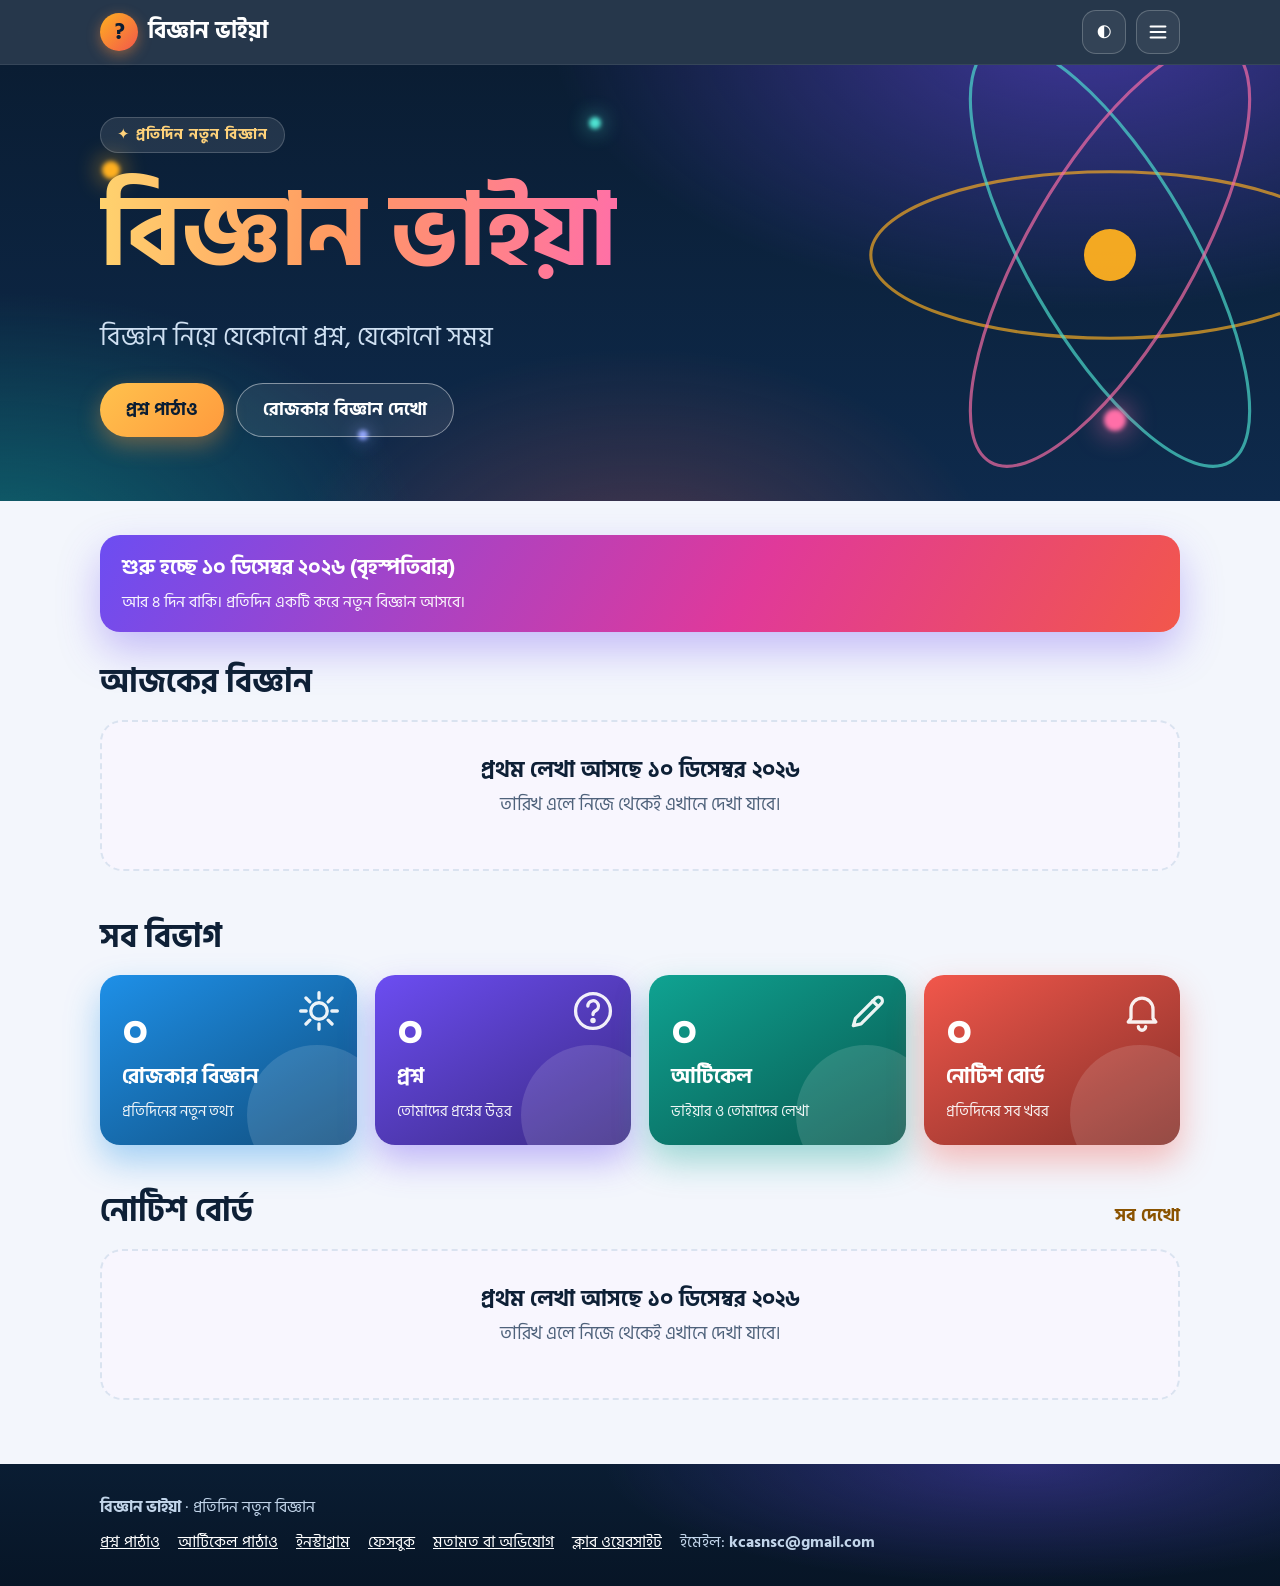
==== commit dbe66315: "Add files via upload" ====
--- a/index.html
+++ b/index.html
@@ -1,775 +1,15 @@
-<!doctype html><html><head><meta charset=utf8><meta name=viewport content="width=device-width,initial-scale=1,viewport-fit=cover"><style>:root{color-scheme:light;box-sizing:border-box;padding-top:env(safe-area-inset-top,0px);padding-bottom:env(safe-area-inset-bottom,0px)}html{scroll-padding-top:env(safe-area-inset-top,0px)}body{margin:0;padding:0;font:14px -apple-system,BlinkMacSystemFont,sans-serif;background:#fff;color:#000}img{max-width:100%}[hidden]:not([hidden=until-found i]){display:none!important}</style></head><body>
+<!doctype html>
+<html lang="bn">
+<head>
+<meta charset="utf-8">
+<meta name="viewport" content="width=device-width, initial-scale=1, viewport-fit=cover">
 <title>বিজ্ঞান ভাইয়া</title>
-<meta name="claude:viewport-fit-sides" content="cover">
 <link rel="stylesheet" href="https://fonts.googleapis.com/css2?family=Hind+Siliguri:wght@400;600;700&display=swap">
-<style>
-/* বিজ্ঞান ভাইয়া: রং ও ফন্ট এখানে বদলানো যাবে।
-   ধারণা: রাতের আকাশের মতো গাঢ় নীল হেডার ও হিরো, তার ওপর রঙিন গ্রহের মতো আলাদা আলাদা রং।
-   প্রতিটি বিষয়ের (ট্যাগ) নিজের রং আছে, আর নিচের :root-এ রংগুলো নাম ধরে সাজানো। */
-:root {
-  --bg: #F3F6FC;
-  --bg2: #E8EEFA;
-  --surface: #FFFFFF;
-  --surface2: #EEF3FB;
-  --fg: #0E2036;
-  --muted: #4F627B;
-  --line: #DAE3F0;
-  --shadow: 0 1px 2px rgba(14, 32, 54, .05), 0 10px 30px rgba(14, 32, 54, .07);
-  --shadow-lg: 0 2px 4px rgba(14, 32, 54, .06), 0 22px 50px rgba(14, 32, 54, .12);
-
-  --navy: #0A1D33;
-  --navy2: #123259;
-  --hdr-fg: #FFFFFF;
-  --hdr-muted: #C2D5EA;
-
-  --amber: #FFB020;  --amber-ink: #8A5300;
-  --coral: #F2574B;  --coral-ink: #B3261E;
-  --violet: #6C4DF2; --violet-ink: #4527C9;
-  --teal: #0FA392;   --teal-ink: #0A6F63;
-  --sky: #1E90E8;    --sky-ink: #0B5FA6;
-  --pink: #E0399A;   --pink-ink: #A81E70;
-  --on-amber: #0A1D33;
-  --accent: var(--amber);
-  --accent-ink: var(--amber-ink);
-  --font: 'Hind Siliguri', 'Noto Sans Bengali', 'Kalpurush', system-ui, sans-serif;
-}
-@media (prefers-color-scheme: dark) {
-  :root:not([data-theme="light"]) {
-    --bg: #071524; --bg2: #0B1E33; --surface: #0F2741; --surface2: #153356; --fg: #EAF2FB; --muted: #9FB6CE; --line: #223F63;
-    --shadow: 0 1px 2px rgba(0, 0, 0, .3), 0 12px 32px rgba(0, 0, 0, .35); --shadow-lg: 0 2px 4px rgba(0, 0, 0, .3), 0 24px 54px rgba(0, 0, 0, .5);
-    --amber-ink: #FFC24D; --coral-ink: #FF8C82; --violet-ink: #B3A1FF; --teal-ink: #52E0CF; --sky-ink: #6EC3FF; --pink-ink: #FF8ACB;
-    color-scheme: dark;
-  }
-}
-:root[data-theme="dark"] {
-  --bg: #071524; --bg2: #0B1E33; --surface: #0F2741; --surface2: #153356; --fg: #EAF2FB; --muted: #9FB6CE; --line: #223F63;
-  --shadow: 0 1px 2px rgba(0, 0, 0, .3), 0 12px 32px rgba(0, 0, 0, .35); --shadow-lg: 0 2px 4px rgba(0, 0, 0, .3), 0 24px 54px rgba(0, 0, 0, .5);
-  --amber-ink: #FFC24D; --coral-ink: #FF8C82; --violet-ink: #B3A1FF; --teal-ink: #52E0CF; --sky-ink: #6EC3FF; --pink-ink: #FF8ACB;
-  color-scheme: dark;
-}
-
-/* বিষয়ভেদে রং: যেকোনো উপাদানে c-xxx ক্লাস দিলে --c (মূল রং) ও --ink (লেখার রং) পাওয়া যায় */
-.c-amber  { --c: var(--amber);  --ink: var(--amber-ink);  --on: var(--on-amber); }
-.c-coral  { --c: var(--coral);  --ink: var(--coral-ink);  --on: #FFFFFF; }
-.c-violet { --c: var(--violet); --ink: var(--violet-ink); --on: #FFFFFF; }
-.c-teal   { --c: var(--teal);   --ink: var(--teal-ink);   --on: #FFFFFF; }
-.c-sky    { --c: var(--sky);    --ink: var(--sky-ink);    --on: #FFFFFF; }
-.c-pink   { --c: var(--pink);   --ink: var(--pink-ink);   --on: #FFFFFF; }
-
-* { box-sizing: border-box; }
-html { scroll-behavior: smooth; }
-body {
-  margin: 0; color: var(--fg); font-family: var(--font); font-size: 18px; line-height: 1.7;
-  background: var(--bg);
-  padding-left: max(16px, env(safe-area-inset-left, 0px));
-  padding-right: max(16px, env(safe-area-inset-right, 0px));
-}
-body::before { content: ""; position: fixed; inset: 0 0 auto; height: env(safe-area-inset-top, 0px); background: var(--navy); z-index: 30; }
-h1, h2, h3 { line-height: 1.3; margin: 0; text-wrap: balance; }
-p { margin: 0 0 .8em; }
-a { color: inherit; }
-[hidden] { display: none !important; }
-.wrap { max-width: 1080px; margin: 0 auto; }
-.bleed { margin-left: calc(-1 * max(16px, env(safe-area-inset-left, 0px))); margin-right: calc(-1 * max(16px, env(safe-area-inset-right, 0px))); padding-left: max(16px, env(safe-area-inset-left, 0px)); padding-right: max(16px, env(safe-area-inset-right, 0px)); }
-:focus-visible { outline: 3px solid var(--amber); outline-offset: 2px; border-radius: 8px; }
-.mono { font-variant-numeric: tabular-nums; }
-
-/* ---------- হেডার ---------- */
-.site-header { position: sticky; top: env(safe-area-inset-top, 0px); z-index: 20; color: var(--hdr-fg); background: rgba(10, 29, 51, .88); -webkit-backdrop-filter: blur(14px); backdrop-filter: blur(14px); border-bottom: 1px solid rgba(255, 255, 255, .08); }
-.site-header .wrap { display: flex; align-items: center; gap: 14px; padding-block: 10px; }
-.brand { display: flex; align-items: center; gap: 10px; text-decoration: none; font-weight: 700; font-size: 23px; white-space: nowrap; }
-.brand .mark { width: 38px; height: 38px; border-radius: 50%; background: linear-gradient(135deg, var(--amber), var(--coral)); color: var(--on-amber); display: grid; place-items: center; font-size: 24px; line-height: 1; box-shadow: 0 4px 14px rgba(255, 140, 60, .45); }
-.hdr-actions { margin-left: auto; display: flex; gap: 10px; align-items: center; }
-.theme-btn, .menu-btn { width: 44px; height: 44px; border-radius: 14px; border: 1px solid rgba(255, 255, 255, .22); background: rgba(255, 255, 255, .06); color: var(--hdr-fg); cursor: pointer; display: grid; place-items: center; font-size: 18px; transition: background .15s; }
-.theme-btn:hover, .menu-btn:hover { background: rgba(255, 255, 255, .14); }
-.menu-btn[aria-expanded="true"] { background: var(--amber); color: var(--on-amber); border-color: var(--amber); }
-.site-header .menu { position: absolute; left: 0; right: 0; top: 100%; background: rgba(10, 29, 51, .97); -webkit-backdrop-filter: blur(14px); backdrop-filter: blur(14px); border-top: 1px solid rgba(255, 255, 255, .08); box-shadow: 0 24px 40px rgba(0, 0, 0, .35); padding-left: max(16px, env(safe-area-inset-left, 0px)); padding-right: max(16px, env(safe-area-inset-right, 0px)); }
-.site-header .menu .menu-in { display: grid; align-items: stretch; gap: 0; padding-block: 8px 12px; }
-.menu-in a { display: flex; align-items: center; gap: 14px; color: var(--hdr-fg); text-decoration: none; padding: 13px 4px; font-weight: 700; font-size: 20px; border-bottom: 1px solid rgba(255, 255, 255, .07); }
-.menu-in a:last-child { border-bottom: 0; }
-.menu-in a i { width: 14px; height: 14px; border-radius: 50%; background: var(--c); flex: none; box-shadow: 0 0 0 4px color-mix(in srgb, var(--c) 28%, transparent); }
-.menu-in a:hover { color: var(--amber); }
-.menu-in a[aria-current="page"] { color: var(--amber); }
-
-/* ---------- হিরো ---------- */
-.hero { position: relative; color: #FFFFFF; overflow: hidden; isolation: isolate;
-  background:
-    radial-gradient(900px 480px at 85% -10%, rgba(108, 77, 242, .55), transparent 60%),
-    radial-gradient(700px 420px at 0% 110%, rgba(15, 163, 146, .45), transparent 60%),
-    radial-gradient(600px 400px at 50% 120%, rgba(242, 87, 75, .28), transparent 60%),
-    linear-gradient(180deg, #0A1D33, #0E2A4C); }
-.hero .wrap { position: relative; padding-block: 52px 64px; display: grid; gap: 16px; z-index: 2; }
-.hero .eyebrow { display: inline-flex; width: fit-content; align-items: center; gap: 8px; background: rgba(255, 255, 255, .1); border: 1px solid rgba(255, 255, 255, .18); color: #FFD27A; font-weight: 700; font-size: 15px; letter-spacing: 1px; padding: 4px 16px; border-radius: 999px; }
-.hero h1 { font-size: clamp(50px, 11vw, 100px); font-weight: 700; letter-spacing: -.5px; background: linear-gradient(95deg, #FFD36E 0%, #FF9A62 45%, #FF6FA8 100%); -webkit-background-clip: text; background-clip: text; color: transparent; width: fit-content; max-width: 100%; }
-.hero p.lead { font-size: clamp(20px, 3.2vw, 26px); color: #CFE0F2; max-width: 28em; margin: 0; }
-.orbit { position: absolute; right: -90px; top: -70px; width: 520px; height: 520px; z-index: 1; opacity: .95; pointer-events: none; }
-.orb { position: absolute; border-radius: 50%; filter: blur(2px); z-index: 1; animation: drift 14s ease-in-out infinite; pointer-events: none; }
-.orb.o1 { width: 18px; height: 18px; background: #FFB020; left: 8%; top: 22%; box-shadow: 0 0 24px #FFB020; }
-.orb.o2 { width: 12px; height: 12px; background: #4FE3D2; left: 46%; top: 12%; box-shadow: 0 0 20px #4FE3D2; animation-delay: -4s; }
-.orb.o3 { width: 22px; height: 22px; background: #FF6FA8; right: 12%; bottom: 16%; box-shadow: 0 0 28px #FF6FA8; animation-delay: -8s; }
-.orb.o4 { width: 10px; height: 10px; background: #8EA2FF; left: 28%; bottom: 14%; box-shadow: 0 0 18px #8EA2FF; animation-delay: -2s; }
-@keyframes drift { 0%, 100% { transform: translate(0, 0); } 50% { transform: translate(14px, -18px); } }
-.actions { display: flex; flex-wrap: wrap; gap: 12px; margin-top: 8px; }
-.btn { display: inline-flex; align-items: center; gap: 8px; background: linear-gradient(135deg, #FFC24D, #FF9A3D); color: var(--on-amber); font: inherit; font-weight: 700; padding: 11px 26px; border-radius: 999px; text-decoration: none; border: 0; cursor: pointer; box-shadow: 0 8px 22px rgba(255, 154, 61, .38); transition: transform .15s, box-shadow .15s; }
-.btn:hover { transform: translateY(-2px); box-shadow: 0 12px 28px rgba(255, 154, 61, .5); }
-.btn.ghost { background: rgba(255, 255, 255, .08); color: #FFFFFF; border: 1.5px solid rgba(255, 255, 255, .45); box-shadow: none; }
-main .btn.ghost { color: var(--fg); border-color: var(--line); background: var(--surface); }
-
-/* ---------- সেকশন ও কার্ড ---------- */
-main { padding-block: 34px 64px; }
-.section { margin-top: 46px; }
-.section > h2, .head-row h2 { font-size: clamp(26px, 4.4vw, 32px); margin-bottom: 16px; }
-.head-row { display: flex; justify-content: space-between; align-items: baseline; gap: 12px; margin-bottom: 16px; }
-.head-row h2 { margin: 0; }
-.head-row a { color: var(--accent-ink); font-weight: 700; text-decoration: none; }
-.head-row a:hover { text-decoration: underline; }
-.page-head { position: relative; padding: 8px 0 6px; margin-bottom: 8px; }
-.page-head .kicker { display: inline-block; font-weight: 700; font-size: 14px; letter-spacing: 1.2px; color: var(--ink); background: color-mix(in srgb, var(--c) 16%, transparent); border-radius: 999px; padding: 2px 14px; margin-bottom: 8px; }
-.page-title { font-size: clamp(34px, 7vw, 54px); font-weight: 700; margin-bottom: 8px; }
-.page-sub { color: var(--muted); max-width: 40em; margin-bottom: 22px; font-size: 19px; }
-.grid { display: grid; gap: 18px; grid-template-columns: repeat(auto-fill, minmax(min(100%, 280px), 1fr)); }
-.list { display: grid; gap: 16px; }
-.card { background: var(--surface); border: 1px solid var(--line); border-radius: 20px; padding: 20px 22px; min-width: 0; box-shadow: var(--shadow); }
-.card h3 { font-size: 22px; margin-bottom: 6px; }
-.card p:last-child { margin-bottom: 0; }
-.meta { display: flex; flex-wrap: wrap; gap: 8px; align-items: center; color: var(--muted); font-size: 15px; }
-.chip { display: inline-block; background: color-mix(in srgb, var(--c, var(--muted)) 16%, transparent); color: var(--ink, var(--fg)); border-radius: 999px; padding: 1px 13px; font-size: 14px; font-weight: 700; }
-.chip.solid { background: var(--c); color: var(--on); }
-
-/* রোজকার বিজ্ঞানের কার্ড: বাঁ পাশে তারিখের রঙিন টাইল */
-.post { display: grid; grid-template-columns: 76px 1fr; gap: 18px; background: var(--surface); border: 1px solid var(--line); border-radius: 22px; padding: 20px; box-shadow: var(--shadow); min-width: 0; }
-.datetile { width: 76px; height: 86px; border-radius: 18px; background: linear-gradient(160deg, var(--c), color-mix(in srgb, var(--c) 65%, #000)); color: var(--on); display: grid; place-content: center; text-align: center; line-height: 1.1; box-shadow: 0 10px 22px color-mix(in srgb, var(--c) 40%, transparent); }
-.datetile b { font-size: 34px; display: block; }
-.datetile span { font-size: 14px; font-weight: 700; opacity: .95; }
-.post h3 { font-size: 23px; margin: 6px 0 8px; }
-.post .body { min-width: 0; }
-.post p:last-of-type { margin-bottom: 0; }
-
-/* আজকের বিজ্ঞান: গ্রেডিয়েন্ট বর্ডারওয়ালা বড় কার্ড */
-.today { position: relative; border-radius: 28px; padding: 3px; background: linear-gradient(120deg, #FFB020, #F2574B 40%, #6C4DF2 75%, #1E90E8); box-shadow: var(--shadow-lg); }
-.today-in { background: var(--surface); border-radius: 25px; padding: 28px clamp(20px, 4vw, 36px); display: grid; gap: 10px; }
-.today-in h2 { font-size: clamp(28px, 5.4vw, 40px); margin: 0; }
-.today-in p { font-size: 19px; }
-.try { background: color-mix(in srgb, var(--c, var(--amber)) 13%, var(--surface)); border-radius: 14px; padding: 12px 16px; margin-top: 8px; border: 1px dashed color-mix(in srgb, var(--c, var(--amber)) 55%, transparent); }
-.try b { color: var(--ink, var(--amber-ink)); }
-
-/* হোমের রঙিন বিভাগ-টাইল */
-.tiles { grid-template-columns: repeat(auto-fill, minmax(min(100%, 240px), 1fr)); }
-.tile { position: relative; overflow: hidden; text-decoration: none; display: grid; gap: 4px; align-content: end; min-height: 170px; border: 0; color: var(--on); background: linear-gradient(150deg, var(--c), color-mix(in srgb, var(--c) 55%, #000)); box-shadow: 0 16px 34px color-mix(in srgb, var(--c) 38%, transparent); transition: transform .2s, box-shadow .2s; }
-.tile:hover { transform: translateY(-4px); box-shadow: 0 22px 42px color-mix(in srgb, var(--c) 50%, transparent); }
-.tile .ic { position: absolute; right: 16px; top: 14px; width: 44px; height: 44px; opacity: .92; }
-.tile::after { content: ""; position: absolute; right: -30px; bottom: -40px; width: 140px; height: 140px; border-radius: 50%; background: rgba(255, 255, 255, .13); }
-.tile .num { font-size: 44px; font-weight: 700; line-height: 1; }
-.tile .lbl { font-weight: 700; font-size: 21px; }
-.tile .hint { font-size: 15px; opacity: .92; }
-
-/* ফিল্টার, সার্চ */
-.toolbar { display: flex; flex-wrap: wrap; gap: 12px; align-items: center; margin-bottom: 20px; }
-.search { flex: 1 1 240px; min-width: 0; font: inherit; padding: 12px 20px; border-radius: 999px; border: 1.5px solid var(--line); background: var(--surface); color: var(--fg); box-shadow: var(--shadow); }
-.search:focus { border-color: var(--amber); outline: none; }
-.filters { display: flex; flex-wrap: wrap; gap: 8px; }
-.filters button { font: inherit; font-size: 15px; font-weight: 700; background: var(--surface); color: var(--fg); border: 1.5px solid var(--line); border-radius: 999px; padding: 5px 16px; cursor: pointer; transition: transform .12s; }
-.filters button:hover { transform: translateY(-1px); }
-.filters button[aria-pressed="true"] { background: linear-gradient(135deg, #FFC24D, #FF9A3D); color: var(--on-amber); border-color: transparent; }
-
-/* প্রশ্ন-উত্তর */
-details.qa { background: var(--surface); border: 1px solid var(--line); border-radius: 18px; padding: 4px 22px; box-shadow: var(--shadow); }
-details.qa + details.qa { margin-top: 12px; }
-details.qa summary { cursor: pointer; font-weight: 700; font-size: 20px; padding: 14px 0; display: flex; align-items: center; gap: 14px; list-style: none; }
-details.qa summary::-webkit-details-marker { display: none; }
-details.qa summary::before { content: "?"; flex: none; width: 34px; height: 34px; border-radius: 50%; background: linear-gradient(135deg, var(--violet), var(--sky)); color: #FFFFFF; display: grid; place-items: center; font-size: 19px; }
-details.qa summary::after { content: "+"; margin-left: auto; font-size: 26px; color: var(--muted); }
-details.qa[open] summary::after { content: "−"; }
-details.qa[open] summary { color: var(--violet-ink); }
-details.qa .ans { padding: 0 0 16px 48px; }
-
-ol.steps { padding-left: 1.3em; margin: 6px 0 12px; }
-ol.steps li { margin-bottom: 4px; }
-ul.plain { margin: 6px 0 12px; padding-left: 1.2em; }
-.safety { color: var(--muted); font-size: 16px; border-top: 1px dashed var(--line); padding-top: 10px; }
-.empty { border: 2px dashed var(--line); border-radius: 22px; padding: 34px 22px; text-align: center; color: var(--muted); background: color-mix(in srgb, var(--violet) 5%, var(--surface)); }
-.empty h3 { color: var(--fg); margin-bottom: 6px; font-size: 22px; }
-
-/* আর্টিকেল */
-.article { display: grid; gap: 4px; align-content: start; }
-.article h3 { margin-top: 6px; }
-
-/* নোটিশ */
-.notice { background: var(--surface); border: 1px solid var(--line); border-radius: 18px; padding: 14px 20px; display: grid; gap: 4px; margin-bottom: 12px; box-shadow: var(--shadow); }
-.notice h3 { font-size: 20px; margin: 0; }
-.notice p { margin: 0; color: var(--muted); }
-.notice.pinned { background: linear-gradient(135deg, color-mix(in srgb, var(--amber) 22%, var(--surface)), color-mix(in srgb, var(--coral) 14%, var(--surface))); border-color: color-mix(in srgb, var(--amber) 60%, transparent); }
-a.notice-link { text-decoration: none; display: block; }
-a.notice-link:hover .notice { border-color: var(--c, var(--amber)); }
-h3.month { font-size: 20px; margin: 22px 0 10px; color: var(--accent-ink); }
-
-.banner { display: grid; gap: 2px; color: #FFFFFF; border-radius: 20px; padding: 16px 22px; margin-bottom: 30px; background: linear-gradient(120deg, #6C4DF2, #E0399A 60%, #F2574B); box-shadow: 0 18px 40px rgba(108, 77, 242, .35); }
-.banner b { font-size: 21px; }
-.banner span { font-size: 16px; opacity: .95; }
-
-/* ---------- ফুটার ---------- */
-.site-footer { color: var(--hdr-muted); font-size: 16px; background: radial-gradient(700px 200px at 80% 0%, rgba(108, 77, 242, .35), transparent 60%), linear-gradient(180deg, #0A1D33, #071526); }
-.site-footer .wrap { padding-block: 30px; display: grid; gap: 8px; }
-.site-footer a { color: #FFFFFF; }
-.site-footer .links { display: flex; flex-wrap: wrap; gap: 6px 18px; }
-
-@media (prefers-reduced-motion: reduce) { html { scroll-behavior: auto; } .orb { animation: none; } .tile, .btn, .filters button { transition: none; } }
-@media (max-width: 560px) {
-  body { font-size: 17px; }
-  .orbit { right: -230px; top: -110px; }
-  .post { grid-template-columns: 1fr; }
-  .datetile { width: auto; height: auto; grid-auto-flow: column; justify-content: start; align-items: baseline; gap: 8px; padding: 6px 16px; border-radius: 14px; width: fit-content; }
-  .datetile b { font-size: 24px; }
-  details.qa .ans { padding-left: 0; }
-  .tile { min-height: 140px; }
-}
-
-:root{padding-top:env(safe-area-inset-top,0px);padding-bottom:env(safe-area-inset-bottom,0px)}
-</style>
+<link rel="stylesheet" href="style.css">
+</head>
+<body>
 <div id="root" data-page="index"></div>
-<script>
-/* ============================================================
-   বিজ্ঞান ভাইয়া: সব লেখা এই ফাইলে। এটি পুরোপুরি অনলাইন সাইট।
-   শুরুর দিন: ১০ ডিসেম্বর ২০২৬ (বৃহস্পতিবার)।
-
-   নিয়ম: যেকোনো লেখার তারিখ (YYYY-MM-DD) আজকের তারিখের পরে হলে সেটি সাইটে লুকিয়ে থাকে,
-   তারিখ এলে নিজে থেকেই দেখা যায়। তাই সব লেখা আগে থেকেই বসিয়ে রাখা যায়।
-   আগে থেকে দেখতে চাইলে ঠিকানার শেষে #preview যোগ করো।
-
-   যেখানে যা বদলাবে:
-   - daily      : রোজকার বিজ্ঞান (rojkar.html)
-   - qa         : প্রশ্ন ও উত্তর (question.html)
-   - articles   : আর্টিকেল (article.html)। kind: "vaiya" মানে বিজ্ঞান ভাইয়ার লেখা, "student" মানে শিক্ষার্থীর লেখা
-   - notices    : নোটিশ বোর্ড (notice-board.html)
-   ============================================================ */
-
-window.SITE = {
-  name: "বিজ্ঞান ভাইয়া",
-  tagline: "বিজ্ঞান নিয়ে যেকোনো প্রশ্ন, যেকোনো সময়",
-  launch: "2026-12-10",
-  email: "kcasnsc@gmail.com",
-
-  /* লিংক বদলাও। ফাঁকা ("") থাকলে বোতাম দেখাবে না। */
-  links: {
-    questionForm: "https://forms.gle/UkBAL9BVJz5W9Kdv6",  // প্রশ্ন পাঠানোর Google Form
-    articleForm: "",                                       // আর্টিকেল পাঠানোর Google Form (তৈরি হলে এখানে বসাও)
-    instagram: "https://www.instagram.com/kcasnsc/",
-    facebook: "https://www.facebook.com/profile.php?id=61594144386733",
-    clubSite: "https://ahanaft059-coder.github.io/cssc/index.html"
-  },
-
-  /* ================= রোজকার বিজ্ঞান ================= */
-  daily: [
-    { date: "2026-12-10", tag: "জানো কি?", title: "নোবেল পুরস্কার ১০ ডিসেম্বর কেন দেওয়া হয়?",
-      body: ["আলফ্রেড নোবেল ডিনামাইট আবিষ্কার করেছিলেন। তিনি ১৮৯৬ সালের ১০ ডিসেম্বর মারা যান। উইলে তাঁর সম্পত্তির বড় অংশ দিয়ে যান বিজ্ঞান, সাহিত্য ও শান্তিতে অবদানের পুরস্কারের জন্য।",
-             "প্রথম নোবেল পুরস্কার দেওয়া হয় ১৯০১ সালে। তাঁর মৃত্যুদিনকে সম্মান জানাতে প্রতি বছর ১০ ডিসেম্বর পুরস্কার প্রদান অনুষ্ঠান হয়।"] },
-    { date: "2026-12-11", tag: "পদার্থবিজ্ঞান", title: "আকাশ নীল কেন?",
-      body: ["সূর্যের সাদা আলোয় সব রং মিশে আছে। এই আলো বাতাসের কণায় ধাক্কা খেলে ছোট তরঙ্গদৈর্ঘ্যের নীল আলো বেশি ছড়িয়ে পড়ে। তাই আকাশের সব দিক থেকে নীল আলো আমাদের চোখে আসে।",
-             "সূর্যাস্তের সময় আলো অনেক লম্বা পথ পেরিয়ে আসে। পথে নীল আলো ছড়িয়ে হারিয়ে যায়, আর লাল-কমলা আলো আমাদের চোখে পৌঁছায়।"],
-      tryIt: "স্বচ্ছ গ্লাসের পানিতে মাত্র ২-৩ ফোঁটা দুধ মেশাও। অন্ধকার ঘরে ফোনের টর্চ জ্বালিয়ে গ্লাসের পাশ থেকে দেখো। পাশে নীলচে আভা, উল্টো দিকে হলদে-কমলা আলো দেখবে।" },
-    { date: "2026-12-12", tag: "রসায়ন", title: "মধু বছরের পর বছর নষ্ট হয় না কেন?",
-      body: ["মধুতে পানি খুব কম থাকে, আর এটা কিছুটা অ্যাসিডিক। মৌমাছির এনজাইমের কারণে মধুতে সামান্য হাইড্রোজেন পারক্সাইডও তৈরি হয়।",
-             "এই পরিবেশে জীবাণু বাড়তে পারে না, তাই মধু সহজে নষ্ট হয় না।"] },
-    { date: "2026-12-13", tag: "পদার্থবিজ্ঞান", title: "কলা কি সত্যিই একটু তেজস্ক্রিয়?",
-      body: ["হ্যাঁ। কলায় থাকা পটাশিয়ামের একটা রূপ (K-40) সামান্য তেজস্ক্রিয়। পরিমাণ এত কম যে এটা পুরোপুরি নিরাপদ।",
-             "বিজ্ঞানে \"তেজস্ক্রিয়\" মানেই বিপদ নয়। মাত্রাটাই আসল।"] },
-    { date: "2026-12-14", tag: "জীববিজ্ঞান", title: "গাছ কি উদ্দীপনায় সাড়া দেয়?",
-      body: ["জগদীশচন্দ্র বসু ক্রেসকোগ্রাফ নামে একটি যন্ত্র বানিয়েছিলেন। এটি গাছের অতি সামান্য বৃদ্ধিও বহুগুণ বাড়িয়ে মাপতে পারত।",
-             "এর সাহায্যে তিনি দেখান, গাছ আলো, তাপ ও আঘাতের মতো উদ্দীপনায় সাড়া দেয়।"] },
-    { date: "2026-12-15", tag: "জানো কি?", title: "বিজ্ঞান কী, আর আমরা কেন প্রশ্ন করি?",
-      body: ["বিজ্ঞান মানে কোনো কিছু নিজে পরীক্ষা করে দেখে উত্তর খোঁজা। বিজ্ঞানীরা চারটি কাজ বারবার করেন: প্রশ্ন করেন, অনুমান করেন, পরীক্ষা করেন, আর ফলাফল লেখেন।",
-             "অনুমান ভুল হলেও ক্ষতি নেই। ভুল অনুমান থেকেও নতুন কিছু শেখা যায়। তাই প্রশ্ন করতে ভয় পেয়ো না।"] },
-    { date: "2026-12-16", tag: "শুভেচ্ছা", title: "মহান বিজয় দিবসের শুভেচ্ছা",
-      body: ["আজ ১৬ ডিসেম্বর, মহান বিজয় দিবস। সবাইকে আন্তরিক শুভেচ্ছা।",
-             "আজ হালকা পোস্ট। কাল থেকে আবার নতুন নতুন বিজ্ঞানের প্রশ্ন নিয়ে হাজির হব।"] },
-    { date: "2026-12-17", tag: "ঘরে করি", title: "গ্লাসে ছোট আকাশ বানাও",
-      body: ["একটা স্বচ্ছ গ্লাসে পানি নিয়ে তাতে ২-৩ ফোঁটা দুধ মেশাও। অন্ধকার ঘরে ফোনের টর্চ জ্বালিয়ে গ্লাসের একপাশ দিয়ে আলো ফেলো।",
-             "গ্লাসের পাশ থেকে নীলচে আভা দেখবে, আর সোজা পেরিয়ে আসা আলো হলদে-কমলা লাগবে। আকাশ নীল আর সূর্যাস্ত লাল হওয়ার কারণ এটাই।"],
-      tryIt: "ফোনের টর্চ সরাসরি চোখে ফেলবে না। পরীক্ষা করবে বড়দের সামনে।" },
-    { date: "2026-12-18", tag: "কেন?", title: "বরফ পানিতে ভাসে কেন?",
-      body: ["পানি জমে বরফ হলে তার অণুগুলো ফাঁকা ষড়ভুজাকার কাঠামো তৈরি করে। এতে আয়তন বাড়ে, কিন্তু ভর একই থাকে।",
-             "ঘনত্ব কমে যায় বলে বরফ পানির ওপর ভাসে। এ কারণেই শীতের দেশে পুকুরের ওপর বরফ জমলেও নিচের মাছ বেঁচে থাকে।"] },
-    { date: "2026-12-19", tag: "কেন?", title: "বজ্রপাতে আগে আলো দেখি, শব্দ পরে শুনি কেন?",
-      body: ["আলো প্রায় সঙ্গে সঙ্গে আমাদের চোখে পৌঁছায়, কিন্তু শব্দ বাতাসে সেকেন্ডে প্রায় ৩৪০ মিটার যায়।",
-             "তাই বিদ্যুৎ চমকানোর পর গর্জন শুনতে দেরি হয়। প্রতি ৩ সেকেন্ডের দেরি মানে বজ্র প্রায় ১ কিলোমিটার দূরে।"] },
-    { date: "2026-12-20", tag: "জানো কি?", title: "তারা খসে পড়া আসলে কী?",
-      body: ["তারা খসে পড়া আসলে তারা নয়। এগুলো মহাকাশের ছোট ছোট পাথর বা ধুলোর কণা, যাদের উল্কা বলে। অনেকগুলো বালুকণার মতো ছোট।",
-             "পৃথিবীর বাতাসে খুব দ্রুত ঢুকে বাতাসের সঙ্গে ঘর্ষণ ও চাপে এরা গরম হয়ে জ্বলে ওঠে, তাই আকাশে আলোর দাগ দেখা যায়।"] },
-    { date: "2026-12-21", tag: "কেন?", title: "বছরের সবচেয়ে ছোট দিন কেন হয়?",
-      body: ["পৃথিবীর অক্ষ প্রায় ২৩.৫ ডিগ্রি হেলানো। ডিসেম্বরের ২১ বা ২২ তারিখের কাছাকাছি উত্তর গোলার্ধ সূর্য থেকে সবচেয়ে বেশি সরে থাকে, তাই আমাদের দিন সবচেয়ে ছোট হয়।",
-             "অনেকে ভাবে শীতে পৃথিবী সূর্য থেকে দূরে থাকে। আসলে তা নয়। কারণ হলো অক্ষের এই হেলানো ভাব।"] },
-    { date: "2026-12-22", tag: "কেন?", title: "পানি সব জায়গায় একই তাপে ফোটে না কেন?",
-      body: ["সমুদ্রপৃষ্ঠে পানি ১০০ ডিগ্রি সেলসিয়াসে ফোটে। কিন্তু উঁচু পাহাড়ে বাতাসের চাপ কম, তাই পানি আরও কম তাপে ফুটতে শুরু করে।",
-             "সে কারণে পাহাড়ে ভাত রান্না করতে বেশি সময় লাগে। গরম পানিটা তুলনামূলক কম গরম থাকে।"] },
-    { date: "2026-12-23", tag: "ঘরে করি", title: "ডিম ভাসে না ডোবে?",
-      body: ["একটা লম্বা গ্লাসে পানি নিয়ে কাঁচা ডিম আস্তে ছেড়ে দাও। ডিম ডুবে যাবে। এবার একটু একটু করে লবণ মেশাতে থাকো।",
-             "লবণ মেশালে পানির ঘনত্ব বাড়ে। পানির ঘনত্ব ডিমের ঘনত্বের চেয়ে বেশি হলে ডিম ভেসে ওঠে।"],
-      tryIt: "ডিম আস্তে ছাড়বে, যেন গ্লাস না ভাঙে।" },
-    { date: "2026-12-24", tag: "কেন?", title: "রংধনু কীভাবে তৈরি হয়?",
-      body: ["বৃষ্টির ফোঁটায় সূর্যের আলো ঢুকে বেঁকে যায়, ফোঁটার ভেতরে প্রতিফলিত হয়, আবার বেরোনোর সময় বেঁকে যায়।",
-             "বেঁকে যাওয়ার মাত্রা প্রতিটি রঙের জন্য আলাদা, তাই সাদা আলো সাত রঙে ভেঙে যায়। রংধনু দেখতে হলে সূর্য তোমার পেছনে ও বৃষ্টি সামনে থাকতে হয়।"] },
-    { date: "2026-12-25", tag: "বিজ্ঞানী", title: "যে কণার নাম একজন বাঙালির নামে",
-      body: ["সত্যেন্দ্রনাথ বসু (১৮৯৪-১৯৭৪) আলোর কণা নিয়ে একটি গাণিতিক পদ্ধতি দেন। আইনস্টাইন সেটা এগিয়ে নেন।",
-             "যেসব কণা এই নিয়ম মেনে চলে, তাদের নাম \"বোসন\"। এই নাম এসেছে বসুর নাম থেকে।"] },
-    { date: "2026-12-26", tag: "চ্যালেঞ্জ", title: "নিজের \"কেন-কেন সিঁড়ি\" বানাও",
-      body: ["একটা প্রশ্ন নাও, যেমন \"আকাশ নীল কেন?\"। উত্তর পেলে সেই উত্তরের ওপরই আবার \"কেন?\" জিজ্ঞেস করো। এভাবে এক ধাপ করে ওপরে ওঠো।",
-             "যে ধাপে আর উত্তর জানো না, সেটাই তোমার পরের গবেষণার প্রশ্ন। তোমার সিঁড়িটা আর্টিকেল পাতায় পাঠাতে পারো।"] },
-    { date: "2026-12-27", tag: "কেন?", title: "চাঁদের আকার বদলায় কেন?",
-      body: ["চাঁদের আকার আসলে বদলায় না। চাঁদ পৃথিবীর চারদিকে ঘোরে, তাই সূর্যের আলো পাওয়া অংশের কতটুকু আমরা পৃথিবী থেকে দেখতে পাই, সেটা বদলাতে থাকে।",
-             "এটাকেই চন্দ্রকলা বলে। একটা পূর্ণ চক্র শেষ হতে প্রায় সাড়ে ২৯ দিন লাগে।"] },
-    { date: "2026-12-28", tag: "ঘরে করি", title: "সুতোর টেলিফোন বানাও",
-      body: ["দুটি কাগজ বা প্লাস্টিকের কাপের তলায় ছোট ফুটো করে ৩-৪ মিটার সুতো ঢুকিয়ে দুই মাথায় গিঁট দাও।",
-             "দুজন দূরে গিয়ে সুতো টানটান রাখো। একজন কাপে কথা বললে অন্যজন কাপ কানে দিয়ে শুনতে পাবে। সুতো ঢিলা হলে আর শোনা যাবে না, কারণ কম্পন থেমে যায়।"],
-      tryIt: "সুই ব্যবহার করলে বড়দের সাহায্য নাও।" },
-    { date: "2026-12-29", tag: "কেন?", title: "আলো কত দ্রুত চলে?",
-      body: ["আলো প্রতি সেকেন্ডে প্রায় ৩ লক্ষ কিলোমিটার চলে। এত দ্রুত চলে বলে সূর্যের আলো পৃথিবীতে আসতে মাত্র প্রায় ৮ মিনিট ২০ সেকেন্ড লাগে।",
-             "মানে এই মুহূর্তে আমরা সূর্যকে যেমন দেখছি, সেটা ৮ মিনিটেরও বেশি আগের সূর্য।"] },
-    { date: "2026-12-30", tag: "বিজ্ঞানী", title: "উঁচু ভবন কীভাবে ঝড় সামলায়?",
-      body: ["ঢাকায় জন্মানো প্রকৌশলী ফজলুর রহমান খান (১৯২৯-১৯৮২) \"টিউব স্ট্রাকচার\" পদ্ধতির নকশা দিয়েছিলেন। ভবনের বাইরের দেয়ালকেই বড় একটা শক্ত নল ধরে নেওয়া হয়।",
-             "এতে কম ইস্পাতে উঁচু ভবন বাতাসের ধাক্কা সামলায়। শিকাগোর কয়েকটি বিখ্যাত আকাশছোঁয়া ভবনে এই ধারণা কাজে লেগেছে।"] },
-    { date: "2026-12-31", tag: "চ্যালেঞ্জ", title: "বছরের শেষ দিনের চ্যালেঞ্জ",
-      body: ["এ বছর বিজ্ঞানে তুমি সবচেয়ে মজার কী শিখেছ? এক বা দুই লাইনে ভেবে রাখো।",
-             "সেটা লিখে আর্টিকেল পাতায় পাঠিয়ে দিতে পারো। নির্বাচিত লেখা তোমার নামে সেখানে ছাপা হবে।"] },
-    { date: "2027-01-01", tag: "শুভেচ্ছা", title: "নতুন বছরের শুভেচ্ছা",
-      body: ["সবাইকে ২০২৭ সালের শুভেচ্ছা। নতুন বছরেও প্রতিদিন নতুন নতুন বিজ্ঞান আসবে।",
-             "জানো কি? পৃথিবীর সূর্যকে একবার ঘুরতে প্রায় ৩৬৫ দিন ৬ ঘণ্টা লাগে। তাই প্রতি চার বছরে এক দিন বাড়তি যোগ করে লিপ ইয়ার বানানো হয়।"] },
-    { date: "2027-01-02", tag: "ঘরে করি", title: "লাল বাঁধাকপির রঙিন জাদু",
-      body: ["লাল বাঁধাকপি কুচি করে গরম পানিতে ১৫ মিনিট ভিজিয়ে রাখো। পানি বেগুনি হবে। ঠান্ডা হলে ছেঁকে তিনটি গ্লাসে ভাগ করো।",
-             "একটিতে লেবুর রস, আরেকটিতে বেকিং সোডা মেশানো পানি দাও। লেবুর রসে লালচে, সোডায় নীলচে-সবুজ হবে। বাঁধাকপির রঞ্জক অ্যাসিড ও ক্ষার চিনিয়ে দেয়।"],
-      tryIt: "গরম পানি বড়দের সাহায্যে নেবে। পরীক্ষার কোনো জিনিস মুখে দেবে না।" },
-    { date: "2027-01-03", tag: "কেন?", title: "পানিতে ডুব দিলে কান ব্যথা করে কেন?",
-      body: ["পানির নিচে যত গভীরে যাও, পানির চাপ তত বাড়ে। এই চাপ কানের পর্দায় বাইরের দিক থেকে ধাক্কা দেয়, আর ভেতরের বাতাসের চাপ আগের মতোই থাকে।",
-             "দুই দিকের চাপের এই পার্থক্যে কান ব্যথা করে। ঢোক গিললে বা হাই তুললে ভেতরের চাপ সমান হয়ে ব্যথা কমে যায়।"] },
-    { date: "2027-01-04", tag: "জানো কি?", title: "মৌমাছি কীভাবে মধু বানায়?",
-      body: ["মৌমাছি ফুলের মিষ্টি রস (নেকটার) সংগ্রহ করে পেটের বিশেষ থলিতে জমায়। সেখানে এনজাইম মিশে রসের গঠন বদলাতে শুরু করে।",
-             "চাকে ফিরে মৌমাছিরা ডানা নেড়ে রসের বাড়তি পানি শুকিয়ে ফেলে। ঘন হয়ে মধু তৈরি হলে মোম দিয়ে চাকের ঘর বন্ধ করে দেয়।"] },
-    { date: "2027-01-05", tag: "কেন?", title: "বাতাস দেখা যায় না, তবু আছে বুঝব কীভাবে?",
-      body: ["বাতাস দেখা যায় না, কিন্তু জায়গা নেয়, চাপ দেয় আর গাছের পাতা নাড়ায়। বেলুনে ফুঁ দিলে সেটা ফুলে ওঠে, কারণ ভেতরে বাতাস ঢুকেছে।",
-             "বাতাসেরও ওজন আছে। আমরা তা টের পাই না, কারণ জন্মের পর থেকেই চারদিক থেকে বাতাসের চাপে অভ্যস্ত।"],
-      tryIt: "একটা গ্লাস উল্টো করে ধীরে বালতির পানিতে ডোবাও। ভেতরে পানি পুরো ওঠে না, কারণ বাতাস সেখানে জায়গা নিয়ে আছে।" },
-    { date: "2027-01-06", tag: "ঘরে করি", title: "কাগজের সেতু কত ভার সইতে পারে?",
-      body: ["দুই স্তূপ বইয়ের মাঝখানে ফাঁক রেখে একটা সাদা কাগজ সমতলভাবে বসাও। তার ওপর একটা একটা করে ১ টাকার কয়েন রাখো।",
-             "এবার একই কাগজ ভাঁজ করে অ্যাকর্ডিয়ানের মতো করে বসিয়ে আবার কয়েন রাখো। ভাঁজ করা কাগজ অনেক বেশি ভার সইবে। আকৃতি বদলালে শক্তি বাড়ে, এটাই ইঞ্জিনিয়ারিংয়ের মূল ধারণা।"],
-      tryIt: "কয়েন ভাগ করে রাখো, যেন সেতু ভেঙে পড়লে কেউ ব্যথা না পায়।" },
-    { date: "2027-01-07", tag: "কেন?", title: "মেঘ কীভাবে তৈরি হয়?",
-      body: ["সূর্যের তাপে পানি বাষ্প হয়ে ওপরে ওঠে। ওপরে বাতাস ঠান্ডা, তাই বাষ্প ঠান্ডা হয়ে ধুলোর কণার গায়ে খুব ছোট ছোট পানির ফোঁটা হয়ে জমে।",
-             "লক্ষ লক্ষ ছোট ফোঁটা একসঙ্গে জমলে আমরা সেটাকে মেঘ বলি। ফোঁটাগুলো বড় ও ভারী হলে বৃষ্টি হয়ে নিচে নেমে আসে।"] },
-    { date: "2027-01-08", tag: "চ্যালেঞ্জ", title: "তোমার আবিষ্কার ও অভিজ্ঞতা পাঠাও",
-      body: ["বিজ্ঞান নিয়ে তুমি কী করেছ, কী শিখেছ, কিংবা কোন প্রশ্ন নিয়ে ভেবেছ? নিজের ভাষায় লিখে পাঠাও।",
-             "নির্বাচিত লেখা তোমার নামে আর্টিকেল পাতায় ছাপা হবে। প্রথম ৩০ দিন শেষ, সবাইকে ধন্যবাদ।"] }
-  ],
-
-  /* ================= প্রশ্ন ও উত্তর =================
-     askedBy: "নাম" দিলে "জিজ্ঞাসা করেছে" হিসেবে দেখাবে। না দিলে দেখাবে না। */
-  qa: [
-    { date: "2026-12-10", q: "পৃথিবী ঘোরে, তবু আমরা টের পাই না কেন?",
-      a: "পৃথিবী খুব মসৃণ ও স্থির গতিতে ঘোরে। বাতাসসহ আমরা সবাই পৃথিবীর সঙ্গে একই গতিতে ঘুরছি, তাই কোনো ঝাঁকুনি লাগে না। যেমন মসৃণ গতিতে চলা ট্রেনের ভেতরে গতির কথা মনে থাকে না।" },
-    { date: "2026-12-11", q: "আমরা ঘুমাই কেন?",
-      a: "ঘুমের সময় শরীর বিশ্রাম পায় আর মস্তিষ্ক সারাদিনের শেখা জিনিস গুছিয়ে স্মৃতিতে রাখে। ঘুম কম হলে মনোযোগ ও মেজাজ দুটোই খারাপ হয়। তাই স্কুলের বয়সে রোজ পর্যাপ্ত ঘুম জরুরি।" },
-    { date: "2026-12-12", q: "পিঁপড়া সারি বেঁধে চলে কেন?",
-      a: "পিঁপড়া চলার পথে এক ধরনের গন্ধযুক্ত রাসায়নিক (ফেরোমোন) ফেলে যায়। পেছনের পিঁপড়ারা সেই গন্ধ শুঁকে একই পথে এগোয়। তাই খাবার পাওয়া গেলে খুব কম সময়ে সারি তৈরি হয়ে যায়।" },
-    { date: "2026-12-13", q: "সমুদ্রের পানি লবণাক্ত কেন?",
-      a: "বৃষ্টির পানি পাথর ও মাটি থেকে অল্প অল্প লবণ জাতীয় খনিজ নদীতে বয়ে আনে। নদী সেগুলো সমুদ্রে ফেলে। সমুদ্রের পানি বাষ্প হয়ে উড়ে গেলেও লবণ থেকে যায়। হাজার হাজার বছরে সমুদ্র এভাবে লবণাক্ত হয়েছে।" },
-    { date: "2026-12-14", q: "জোয়ার-ভাটা কেন হয়?",
-      a: "চাঁদের টান সমুদ্রের পানিকে নিজের দিকে সামান্য টেনে ফুলিয়ে তোলে। পৃথিবী ঘোরার ফলে একেক জায়গায় দিনে প্রায় দুইবার জোয়ার ও দুইবার ভাটা আসে। সূর্যের টানও কিছুটা ভূমিকা রাখে।" },
-    { date: "2026-12-15", q: "আকাশে বিমান কীভাবে ওড়ে?",
-      a: "বিমানের ডানার আকৃতি এমন, যাতে সামনে এগোলে ডানার ওপর দিয়ে বাতাস দ্রুত যায়। এতে ডানার ওপরে-নিচে চাপের পার্থক্য হয় এবং ওপরের দিকে একটা ধাক্কা (লিফট) তৈরি হয়। ইঞ্জিন বিমানকে সামনে ঠেলে, আর সেই গতিতেই লিফট কাজ করে।" },
-    { date: "2026-12-16", q: "গ্রহ আর তারার পার্থক্য কী?",
-      a: "তারা নিজে আলো তৈরি করে, যেমন সূর্য। গ্রহ নিজে আলো দেয় না, তারার আলো প্রতিফলিত করে। রাতে যে উজ্জ্বল বিন্দু স্থির মনে হয়, সেটা তারা হতে পারে। আর যেটা আস্তে আস্তে জায়গা বদলায়, সেটা গ্রহ হতে পারে।" },
-    { date: "2026-12-17", q: "বজ্রপাতের সময় কী করা উচিত?",
-      a: "খোলা মাঠ, গাছের নিচ ও পানির কাছ থেকে সরে পাকা ঘরে বা ছাদওয়ালা নিরাপদ জায়গায় চলে যাও। বজ্রপাতের সময় ফোন চার্জে দিয়ে ব্যবহার করবে না এবং ধাতব জিনিস থেকে দূরে থাকবে।" },
-    { date: "2026-12-18", q: "বরফ পানিতে ভাসে কেন?",
-      a: "পানি জমে বরফ হলে তার অণুগুলো ফাঁকা ষড়ভুজাকার কাঠামো তৈরি করে। এতে আয়তন বাড়ে, কিন্তু ভর একই থাকে। ঘনত্ব কমে যায় বলে বরফ পানির ওপর ভাসে।" },
-    { date: "2026-12-19", q: "বজ্রপাতের সময় আগে আলো দেখি, শব্দ পরে শুনি কেন?",
-      a: "আলো প্রায় সঙ্গে সঙ্গে আমাদের চোখে পৌঁছায়, কিন্তু শব্দ বাতাসে সেকেন্ডে প্রায় ৩৪০ মিটার যায়। তাই বিদ্যুৎ চমকানোর পর গর্জন শুনতে দেরি হয়। প্রতি ৩ সেকেন্ডের দেরি মানে বজ্র প্রায় ১ কিলোমিটার দূরে।" },
-    { date: "2026-12-24", q: "রংধনু কীভাবে তৈরি হয়?",
-      a: "বৃষ্টির ফোঁটায় সূর্যের আলো ঢুকে বেঁকে যায়, ফোঁটার ভেতরে প্রতিফলিত হয়, আবার বেরোনোর সময় বেঁকে যায়। বেঁকে যাওয়ার মাত্রা প্রতিটি রঙের জন্য আলাদা, তাই সাদা আলো সাত রঙে ভেঙে যায়।" },
-    { date: "2026-12-27", q: "চাঁদের আকার বদলায় কেন?",
-      a: "চাঁদের আকার আসলে বদলায় না। চাঁদ পৃথিবীর চারদিকে ঘোরে, তাই সূর্যের আলো পাওয়া অংশের কতটুকু আমরা পৃথিবী থেকে দেখতে পাই, সেটা বদলাতে থাকে। এটাকেই চন্দ্রকলা বলে।" }
-  ],
-
-  /* ================= আর্টিকেল =================
-     kind: "vaiya"   = বিজ্ঞান ভাইয়ার লেখা (লেখক সবসময় "বিজ্ঞান ভাইয়া")
-     kind: "student" = শিক্ষার্থীর লেখা (author: নাম, cls: শ্রেণি)
-     ঐচ্ছিক: materials[], steps[], why, safety, pdf */
-  articles: [
-    { date: "2026-12-10", kind: "vaiya", tag: "পরিচিতি", author: "বিজ্ঞান ভাইয়া",
-      title: "বিজ্ঞান ভাইয়া কী, কীভাবে কাজ করে?",
-      body: ["বিজ্ঞান ভাইয়া একটি অনলাইন বিজ্ঞান সাইট। এখানে প্রতিদিন নতুন একটি বিজ্ঞানের তথ্য আসে, তোমাদের প্রশ্নের উত্তর জমা হয়, আর আর্টিকেল পাতায় লেখা ছাপা হয়।",
-             "একটা সত্যি কথা: বিজ্ঞান ভাইয়ার লেখা একটি এআই (Claude) সহায়তায় তৈরি, আমার কোনো ল্যাব নেই। তাই আমি নতুন কিছু আবিষ্কার করেছি বলে দাবি করি না। আমি জানা বিজ্ঞানকে সহজ করে বোঝাই। কোনো ভুল পেলে জানিয়ো।",
-             "তুমিও লিখতে পারো। তোমার আবিষ্কার, করে দেখা পরীক্ষা বা অভিজ্ঞতা পাঠালে নির্বাচিত লেখা তোমার নামে এই পাতায় ছাপা হবে।"] },
-    { date: "2026-12-10", kind: "vaiya", tag: "PDF", author: "বিজ্ঞান ভাইয়া",
-      title: "বিজ্ঞান ভাইয়ার সারপ্রাইজ (PDF)",
-      body: ["\"কেন-কেন সিঁড়ি\" খেলা, তিনজন বিজ্ঞানীর গল্প, মধু ও কলার অবাক করা প্রশ্ন, আর বিজ্ঞানী হওয়ার ৪ ধাপ। ৪ পৃষ্ঠার এই PDF ডাউনলোড করে বন্ধুদের সঙ্গে শেয়ার করতে পারো।"],
-      pdf: "pdf/Biggan-Vaiya-Surprise.pdf" },
-    { date: "2026-12-14", kind: "vaiya", tag: "বিজ্ঞানী", author: "বিজ্ঞান ভাইয়া",
-      title: "জগদীশচন্দ্র বসু: যিনি গাছের সাড়া মেপেছিলেন",
-      body: ["জগদীশচন্দ্র বসু (১৮৫৮-১৯৩৭) ময়মনসিংহে জন্মেছিলেন। তিনি পদার্থবিজ্ঞান ও উদ্ভিদবিজ্ঞান দুই ক্ষেত্রেই কাজ করেছেন।",
-             "তাঁর বানানো ক্রেসকোগ্রাফ যন্ত্র গাছের অতি সামান্য বৃদ্ধিও বহুগুণ বাড়িয়ে মাপতে পারত। এর সাহায্যে তিনি দেখান, গাছ আলো, তাপ ও আঘাতের মতো উদ্দীপনায় সাড়া দেয়।",
-             "রেডিও তরঙ্গ নিয়েও তাঁর গুরুত্বপূর্ণ কাজ ছিল। তাঁর কাছ থেকে শেখার বিষয় হলো, নিজের চোখে দেখা ও মাপার চেষ্টা করা।"] },
-    { date: "2026-12-17", kind: "vaiya", tag: "পরীক্ষা", author: "বিজ্ঞান ভাইয়া",
-      title: "গ্লাসে ছোট আকাশ",
-      materials: ["স্বচ্ছ গ্লাস", "পানি", "দুধ (২-৩ ফোঁটা)", "ফোনের টর্চ"],
-      steps: ["গ্লাসে পানি ভরো।", "২-৩ ফোঁটা দুধ মিশিয়ে নাড়ো। পানি সামান্য ঘোলা হবে।", "অন্ধকার ঘরে টর্চ জ্বালিয়ে গ্লাসের একপাশ দিয়ে আলো ফেলো।"],
-      why: "ছোট তরঙ্গের নীল আলো বেশি ছড়ায়, তাই পাশ থেকে নীলচে দেখায়। যে আলো সোজা পেরিয়ে আসে, তাতে নীল কম থাকে, তাই হলদে-কমলা লাগে।",
-      safety: "ফোনের টর্চ সরাসরি চোখে ফেলবে না।", body: [] },
-    { date: "2026-12-23", kind: "vaiya", tag: "পরীক্ষা", author: "বিজ্ঞান ভাইয়া",
-      title: "ডিম ভাসে না ডোবে?",
-      materials: ["কাঁচা ডিম", "লম্বা গ্লাস", "পানি", "লবণ"],
-      steps: ["গ্লাসে পানি ভরে ডিম আস্তে ছেড়ে দাও। ডিম ডুবে যাবে।", "একটু একটু করে লবণ মেশাতে থাকো।", "কিছুক্ষণ পর কী হয়, লক্ষ করো।"],
-      why: "লবণ মেশালে পানির ঘনত্ব বাড়ে। পানির ঘনত্ব ডিমের ঘনত্বের চেয়ে বেশি হলে ডিম ভেসে ওঠে।",
-      safety: "ডিম আস্তে ছাড়বে, যেন গ্লাস না ভাঙে।", body: [] },
-    { date: "2026-12-25", kind: "vaiya", tag: "বিজ্ঞানী", author: "বিজ্ঞান ভাইয়া",
-      title: "সত্যেন্দ্রনাথ বসু ও বোসন কণা",
-      body: ["সত্যেন্দ্রনাথ বসু (১৮৯৪-১৯৭৪) কলকাতায় জন্মেছিলেন। তিনি আলোর কণা নিয়ে একটি গাণিতিক পদ্ধতি দেন, যা আইনস্টাইন এগিয়ে নেন।",
-             "যেসব কণা এই নিয়ম মেনে চলে, তাদের নাম \"বোসন\", তাঁর নামেই। আজকের কণা-পদার্থবিজ্ঞানে এই নামটা খুব পরিচিত।"] },
-    { date: "2026-12-26", kind: "vaiya", tag: "খেলা", author: "বিজ্ঞান ভাইয়া",
-      title: "কেন-কেন সিঁড়ি: প্রশ্নের গভীরে যাওয়ার খেলা",
-      body: ["একটা প্রশ্ন নাও। উত্তর পেলে সেই উত্তরের ওপরই আবার \"কেন?\" জিজ্ঞেস করো। যে ধাপে আর উত্তর জানো না, সেটাই তোমার পরের গবেষণার প্রশ্ন।",
-             "উদাহরণ: আকাশ নীল কেন? কারণ বাতাস নীল আলো বেশি ছড়ায়। নীল বেশি ছড়ায় কেন? কারণ নীল আলোর তরঙ্গ ছোট। সূর্যাস্তে লাল কেন? কারণ তখন আলো লম্বা পথ পেরোয়। চোখ নীল কেন বেশি দেখে? এই ধাপে আমরা চোখের গঠনে ঢুকে গেলাম।",
-             "তুমি যেকোনো প্রশ্ন নিয়ে খেলতে পারো। তোমার সিঁড়িটা লিখে পাঠালে নির্বাচিত সিঁড়ি তোমার নামে এখানে ছাপা হবে।"] },
-    { date: "2026-12-28", kind: "vaiya", tag: "পরীক্ষা", author: "বিজ্ঞান ভাইয়া",
-      title: "সুতোর টেলিফোন",
-      materials: ["দুটি কাগজ বা প্লাস্টিকের কাপ", "৩-৪ মিটার সুতো", "একটি সুই (বড়দের সাহায্যে)"],
-      steps: ["কাপের তলায় ছোট ফুটো করে সুতোর মাথা ঢুকিয়ে গিঁট দাও।", "অন্য প্রান্ত দ্বিতীয় কাপে একইভাবে বাঁধো।", "দুজন দূরে গিয়ে সুতো টানটান রাখো। একজন কাপে কথা বলো, অন্যজন কাপ কানে দিয়ে শোনো।"],
-      why: "কথা বললে কাপের তলা কাঁপে। সেই কম্পন সুতো বেয়ে অন্য কাপে পৌঁছে আবার শব্দ হয়ে ফেরে। সুতো ঢিলা হলে কম্পন থেমে যায়।",
-      safety: "সুই ব্যবহার করলে বড়দের সাহায্য নাও।", body: [] },
-    { date: "2026-12-30", kind: "vaiya", tag: "বিজ্ঞানী", author: "বিজ্ঞান ভাইয়া",
-      title: "ফজলুর রহমান খান ও আকাশছোঁয়া ভবন",
-      body: ["ফজলুর রহমান খান (১৯২৯-১৯৮২) ঢাকায় জন্মেছিলেন। তিনি স্থাপত্য প্রকৌশলী ছিলেন।",
-             "তিনি \"টিউব স্ট্রাকচার\" পদ্ধতির নকশা দেন, যাতে ভবনের বাইরের দেয়ালকেই বড় শক্ত নল ধরা হয়। এতে কম ইস্পাতে উঁচু ভবন বাতাসের ধাক্কা সামলায়।"] },
-    { date: "2027-01-02", kind: "vaiya", tag: "পরীক্ষা", author: "বিজ্ঞান ভাইয়া",
-      title: "লাল বাঁধাকপির রঙিন জাদু",
-      materials: ["লাল বাঁধাকপির কয়েক টুকরো", "গরম পানি", "তিনটি স্বচ্ছ গ্লাস", "লেবুর রস", "বেকিং সোডা মেশানো পানি"],
-      steps: ["বাঁধাকপি কুচি করে গরম পানিতে ১৫ মিনিট ভিজিয়ে রাখো। পানি বেগুনি হবে।", "ঠান্ডা হলে ছেঁকে নিয়ে বেগুনি পানি তিনটি গ্লাসে ভাগ করো।", "একটিতে লেবুর রস, আরেকটিতে সোডা-পানি মেশাও। তৃতীয়টি তুলনার জন্য রেখে দাও।"],
-      why: "বাঁধাকপির রঞ্জক (অ্যান্থোসায়ানিন) অ্যাসিডে লালচে আর ক্ষারে নীলচে-সবুজ হয়। তাই এটি অ্যাসিড-ক্ষার চেনার সূচক হিসেবে কাজ করে।",
-      safety: "গরম পানি বড়দের সাহায্যে নেবে। পরীক্ষার কোনো জিনিস মুখে দেবে না।", body: [] }
-
-    /* শিক্ষার্থীর লেখা যোগ করতে এই ফর্মে একটি { } লিখে উপরের তালিকায় বসাও:
-    { date: "2026-12-20", kind: "student", tag: "অভিজ্ঞতা", author: "শিক্ষার্থীর নাম", cls: "সপ্তম",
-      title: "লেখার শিরোনাম", body: ["প্রথম অনুচ্ছেদ", "দ্বিতীয় অনুচ্ছেদ"] },
-    */
-  ],
-
-  /* ================= নোটিশ বোর্ড =================
-     এখানে হাতে লেখা নোটিশ। এছাড়া নতুন রোজকার বিজ্ঞান, প্রশ্ন-উত্তর ও আর্টিকেল ছাপা হলে নোটিশ বোর্ডে নিজে থেকেই লেখা আসে।
-     pin: true দিলে নোটিশ ওপরে আটকে থাকে। */
-  notices: [
-    { date: "2026-12-10", pin: true, title: "বিজ্ঞান ভাইয়া শুরু হলো!",
-      text: "আজ থেকে প্রতিদিন নতুন একটি বিজ্ঞান আসবে। এই নোটিশ বোর্ডে প্রতিদিনের সব খবর পাবে।" },
-    { date: "2026-12-10", title: "প্রশ্ন পাঠানো শুরু",
-      text: "বিজ্ঞান নিয়ে তোমার যেকোনো প্রশ্ন প্রশ্ন পাতার ফর্মে পাঠাও। বাছাই করা প্রশ্নের উত্তর সেখানে জমা হবে।" },
-    { date: "2026-12-10", title: "আর্টিকেল পাঠানো শুরু",
-      text: "তোমার আবিষ্কার, করে দেখা পরীক্ষা বা বিজ্ঞানের লেখা পাঠাও। নির্বাচিত লেখা তোমার নামে আর্টিকেল পাতায় ছাপা হবে।" },
-    { date: "2026-12-16", title: "বিজয় দিবসের শুভেচ্ছা",
-      text: "মহান বিজয় দিবসে সবাইকে শুভেচ্ছা। আজ পোস্ট হালকা, কাল থেকে আবার নতুন বিজ্ঞান।" },
-    { date: "2026-12-26", title: "\"কেন-কেন সিঁড়ি\" চ্যালেঞ্জ",
-      text: "নিজের একটি কেন-কেন সিঁড়ি বানিয়ে আর্টিকেল পাতার ফর্মে পাঠাও। সেরা সিঁড়ি তোমার নামে ছাপা হবে।" },
-    { date: "2026-12-31", title: "বছরের শেষ দিনের চ্যালেঞ্জ",
-      text: "এ বছর বিজ্ঞানে সবচেয়ে মজার কী শিখেছ? এক-দুই লাইনে লিখে পাঠাও।" },
-    { date: "2027-01-01", title: "নতুন বছরের শুভেচ্ছা",
-      text: "২০২৭ সালেও প্রতিদিন নতুন বিজ্ঞান আসবে। সবাইকে শুভ নববর্ষ।" },
-    { date: "2027-01-08", title: "প্রথম ৩০ দিন পূর্ণ",
-      text: "সবাইকে ধন্যবাদ। তোমাদের প্রশ্ন ও লেখা পাঠানো চালিয়ে যাও, আমরা শেখা চালিয়ে যাব।" }
-  ]
-};
-
-</script>
-<script>
-/* বিজ্ঞান ভাইয়া: পাতা তৈরির কোড। লেখা বদলাতে চাইলে শুধু data.js বদলালেই হবে। */
-(function () {
-  var S = window.SITE;
-  var root = document.getElementById('root');
-  var page = root.getAttribute('data-page');
-
-  var MONTHS = ['জানুয়ারি','ফেব্রুয়ারি','মার্চ','এপ্রিল','মে','জুন','জুলাই','আগস্ট','সেপ্টেম্বর','অক্টোবর','নভেম্বর','ডিসেম্বর'];
-  var DAYS = ['রবিবার','সোমবার','মঙ্গলবার','বুধবার','বৃহস্পতিবার','শুক্রবার','শনিবার'];
-  var DIG = '০১২৩৪৫৬৭৮৯';
-  function bn(n) { return String(n).replace(/\d/g, function (d) { return DIG[d]; }); }
-  function date(iso) { var p = iso.split('-'); return bn(parseInt(p[2], 10)) + ' ' + MONTHS[parseInt(p[1], 10) - 1] + ' ' + bn(p[0]); }
-  function dayName(iso) { return DAYS[new Date(iso + 'T00:00:00').getDay()]; }
-  function esc(s) { return String(s == null ? '' : s).replace(/[&<>"']/g, function (c) { return ({ '&': '&amp;', '<': '&lt;', '>': '&gt;', '"': '&quot;', "'": '&#39;' })[c]; }); }
-  function byDateDesc(a, b) { return a.date < b.date ? 1 : a.date > b.date ? -1 : 0; }
-  function paras(arr) { return (arr || []).map(function (t) { return '<p>' + esc(t) + '</p>'; }).join(''); }
-  function link(url, label, cls) { return url ? '<a class="btn ' + (cls || '') + '" href="' + esc(url) + '" target="_blank" rel="noopener">' + label + '</a>' : ''; }
-
-  /* আজকের তারিখ: ভবিষ্যতের লেখা লুকানো থাকে, #preview দিলে সব দেখা যায় */
-  var now = new Date();
-  var todayISO = now.getFullYear() + '-' + ('0' + (now.getMonth() + 1)).slice(-2) + '-' + ('0' + now.getDate()).slice(-2);
-  var preview = location.hash === '#preview';
-  function visible(p) { return preview || p.date <= todayISO; }
-  function daysUntil(iso) { return Math.round((new Date(iso + 'T00:00:00') - new Date(todayISO + 'T00:00:00')) / 86400000); }
-
-  var daily = S.daily.filter(visible).sort(byDateDesc);
-  var qa = S.qa.filter(visible).sort(byDateDesc);
-  var articles = S.articles.filter(visible).sort(byDateDesc);
-  var notices = S.notices.filter(visible);
-
-  var NAV = [
-    ['index', 'index.html', 'হোম', 'c-amber'],
-    ['rojkar', 'rojkar.html', 'রোজকার বিজ্ঞান', 'c-sky'],
-    ['question', 'question.html', 'প্রশ্ন', 'c-violet'],
-    ['article', 'article.html', 'আর্টিকেল', 'c-teal'],
-    ['notice', 'notice-board.html', 'নোটিশ বোর্ড', 'c-coral']
-  ];
-
-  var ORBIT = '<svg class="orbit" viewBox="0 0 200 200" fill="none" stroke-width="1.2" aria-hidden="true"><ellipse cx="100" cy="100" rx="92" ry="32" stroke="#FFB020" stroke-opacity=".7"/><ellipse cx="100" cy="100" rx="92" ry="32" transform="rotate(60 100 100)" stroke="#4FE3D2" stroke-opacity=".7"/><ellipse cx="100" cy="100" rx="92" ry="32" transform="rotate(120 100 100)" stroke="#FF6FA8" stroke-opacity=".7"/><circle cx="100" cy="100" r="10" fill="#FFB020" stroke="none"/><circle cx="188" cy="86" r="4" fill="#4FE3D2" stroke="none"/><circle cx="54" cy="20" r="4" fill="#FF6FA8" stroke="none"/></svg>';
-  var ORBS = '<i class="orb o1"></i><i class="orb o2"></i><i class="orb o3"></i><i class="orb o4"></i>';
-  var TAGC = { 'পদার্থবিজ্ঞান': 'sky', 'রসায়ন': 'violet', 'জীববিজ্ঞান': 'teal', 'জানো কি?': 'amber', 'কেন?': 'coral', 'ঘরে করি': 'teal', 'পরীক্ষা': 'teal', 'বিজ্ঞানী': 'violet', 'খেলা': 'violet', 'চ্যালেঞ্জ': 'pink', 'শুভেচ্ছা': 'pink', 'পরিচিতি': 'amber', 'PDF': 'coral' };
-  var PALETTE = ['sky', 'violet', 'teal', 'amber', 'coral', 'pink'];
-  function tagColor(tag) {
-    if (TAGC[tag]) return 'c-' + TAGC[tag];
-    var h = 0; String(tag || '').split('').forEach(function (ch) { h = (h * 31 + ch.charCodeAt(0)) % 997; });
-    return 'c-' + PALETTE[h % PALETTE.length];
-  }
-  var TYPEC = { 'নোটিশ': 'c-amber', 'রোজকার বিজ্ঞান': 'c-sky', 'প্রশ্ন': 'c-violet', 'আর্টিকেল': 'c-teal' };
-  function head(kicker, title, sub, cls) { return '<div class="page-head ' + cls + '"><span class="kicker">' + kicker + '</span><h1 class="page-title">' + title + '</h1><p class="page-sub">' + sub + '</p></div>'; }
-  var IC = {
-    sun: '<svg class="ic" viewBox="0 0 24 24" fill="none" stroke="currentColor" stroke-width="1.8" stroke-linecap="round"><circle cx="12" cy="12" r="4.5"/><path d="M12 2v3M12 19v3M2 12h3M19 12h3M4.9 4.9l2.1 2.1M17 17l2.1 2.1M4.9 19.1L7 17M17 7l2.1-2.1"/></svg>',
-    q: '<svg class="ic" viewBox="0 0 24 24" fill="none" stroke="currentColor" stroke-width="1.8" stroke-linecap="round" stroke-linejoin="round"><circle cx="12" cy="12" r="9.5"/><path d="M9.2 9.3a2.9 2.9 0 1 1 4.2 2.6c-.9.5-1.4 1-1.4 2"/><circle cx="12" cy="17.2" r=".6" fill="currentColor"/></svg>',
-    pen: '<svg class="ic" viewBox="0 0 24 24" fill="none" stroke="currentColor" stroke-width="1.8" stroke-linecap="round" stroke-linejoin="round"><path d="M4 20l4.2-1 11-11a2.1 2.1 0 0 0-3-3l-11 11L4 20z"/><path d="M14.5 6.5l3 3"/></svg>',
-    bell: '<svg class="ic" viewBox="0 0 24 24" fill="none" stroke="currentColor" stroke-width="1.8" stroke-linecap="round" stroke-linejoin="round"><path d="M6 16V11a6 6 0 0 1 12 0v5l1.5 2h-15L6 16z"/><path d="M10 20.5a2 2 0 0 0 4 0"/></svg>'
-  };
-
-  function header() {
-    var nav = NAV.map(function (n) {
-      return '<a class="' + n[3] + '" href="' + n[1] + '"' + (n[0] === page ? ' aria-current="page"' : '') + '><i></i>' + n[2] + '</a>';
-    }).join('');
-    var lines = '<svg width="22" height="22" viewBox="0 0 24 24" fill="none" stroke="currentColor" stroke-width="2.4" stroke-linecap="round" aria-hidden="true"><path d="M4 6h16"/><path d="M4 12h16"/><path d="M4 18h16"/></svg>';
-    return '<header class="site-header bleed"><div class="wrap">' +
-      '<a class="brand" href="index.html"><span class="mark" aria-hidden="true">?</span><span class="name">' + esc(S.name) + '</span></a>' +
-      '<div class="hdr-actions"><button class="theme-btn" id="themeBtn" type="button" aria-label="থিম বদলাও">◐</button>' +
-      '<button class="menu-btn" id="menuBtn" type="button" aria-label="মেনু" aria-expanded="false" aria-controls="menu">' + lines + '</button></div></div>' +
-      '<nav class="menu" id="menu" aria-label="মূল মেনু" hidden><div class="wrap menu-in">' + nav + '</div></nav></header>';
-  }
-
-  function footer() {
-    var l = S.links;
-    return '<footer class="site-footer bleed"><div class="wrap">' +
-      '<div><b>' + esc(S.name) + '</b> · প্রতিদিন নতুন বিজ্ঞান</div>' +
-      '<div class="links">' +
-      (l.questionForm ? '<a href="' + esc(l.questionForm) + '" target="_blank" rel="noopener">প্রশ্ন পাঠাও</a>' : '') +
-      (l.articleForm ? '<a href="' + esc(l.articleForm) + '" target="_blank" rel="noopener">আর্টিকেল পাঠাও</a>' : '') +
-      (l.instagram ? '<a href="' + esc(l.instagram) + '" target="_blank" rel="noopener">ইনস্টাগ্রাম</a>' : '') +
-      (l.facebook ? '<a href="' + esc(l.facebook) + '" target="_blank" rel="noopener">ফেসবুক</a>' : '') +
-      (l.clubSite ? '<a href="' + esc(l.clubSite) + '" target="_blank" rel="noopener">ক্লাব ওয়েবসাইট</a>' : '') +
-      '<span>ইমেইল: <b>' + esc(S.email) + '</b></span></div>' +
-      '</div></footer>';
-  }
-
-  function emptyBox(title, text) { return '<div class="empty"><h3>' + title + '</h3><p>' + text + '</p></div>'; }
-  function soon() { return emptyBox('প্রথম লেখা আসছে ' + date(S.launch), 'তারিখ এলে নিজে থেকেই এখানে দেখা যাবে।'); }
-
-  /* ---------- রোজকার বিজ্ঞান ---------- */
-  function dailyCard(p, big) {
-    var c = tagColor(p.tag);
-    var tryIt = p.tryIt ? '<div class="try"><b>নিজে করে দেখো:</b> ' + esc(p.tryIt) + '</div>' : '';
-    var dd = p.date.split('-');
-    if (big) {
-      return '<article class="today ' + c + '"><div class="today-in"><div class="meta"><span class="chip solid">' + esc(p.tag) + '</span><span class="mono">' + date(p.date) + ', ' + dayName(p.date) + '</span></div>' +
-        '<h2>' + esc(p.title) + '</h2>' + paras(p.body) + tryIt + '</div></article>';
-    }
-    return '<article class="post ' + c + '"><div class="datetile"><b class="mono">' + bn(parseInt(dd[2], 10)) + '</b><span>' + MONTHS[parseInt(dd[1], 10) - 1] + '</span></div>' +
-      '<div class="body"><div class="meta"><span class="chip">' + esc(p.tag) + '</span><span>' + dayName(p.date) + '</span></div><h3>' + esc(p.title) + '</h3>' + paras(p.body) + tryIt + '</div></article>';
-  }
-
-  /* ---------- আর্টিকেল ---------- */
-  function articleCard(a) {
-    var byVaiya = a.kind !== 'student';
-    var who = byVaiya ? '<span class="chip solid c-amber">বিজ্ঞান ভাইয়া</span>' :
-      '<span class="chip solid c-pink">' + esc(a.author) + (a.cls ? ' · ' + esc(a.cls) + ' শ্রেণি' : '') + '</span>';
-    var extra = '';
-    if (a.materials && a.materials.length) extra += '<b>যা লাগবে</b><ul class="plain">' + a.materials.map(function (m) { return '<li>' + esc(m) + '</li>'; }).join('') + '</ul>';
-    if (a.steps && a.steps.length) extra += '<b>যেভাবে করবে</b><ol class="steps">' + a.steps.map(function (m) { return '<li>' + esc(m) + '</li>'; }).join('') + '</ol>';
-    if (a.why) extra += '<div class="try"><b>কেন এমন হয়?</b> ' + esc(a.why) + '</div>';
-    if (a.safety) extra += '<p class="safety" style="margin-top:12px">সাবধানতা: ' + esc(a.safety) + '</p>';
-    if (a.pdf) extra += '<div class="actions" style="margin-top:6px"><a class="btn" href="' + esc(a.pdf) + '" target="_blank" rel="noopener">PDF খোলো</a></div>';
-    return '<article class="card article ' + tagColor(a.tag) + '" style="border-top:5px solid var(--c)" data-kind="' + (byVaiya ? 'vaiya' : 'student') + '">' +
-      '<div class="meta">' + who + '<span class="chip">' + esc(a.tag) + '</span><span class="mono">' + date(a.date) + '</span></div>' +
-      '<h3>' + esc(a.title) + '</h3>' + paras(a.body) + extra + '</article>';
-  }
-
-  /* ---------- নোটিশ ---------- */
-  function allNotices() {
-    var items = [];
-    notices.forEach(function (n) { items.push({ date: n.date, pin: !!n.pin, type: 'নোটিশ', title: n.title, text: n.text, href: '' }); });
-    daily.forEach(function (p) { items.push({ date: p.date, type: 'রোজকার বিজ্ঞান', title: 'আজকের বিজ্ঞান: ' + p.title, text: '', href: 'rojkar.html' }); });
-    qa.forEach(function (x) { items.push({ date: x.date, type: 'প্রশ্ন', title: 'নতুন উত্তর: ' + x.q, text: '', href: 'question.html' }); });
-    articles.forEach(function (a) {
-      items.push({ date: a.date, type: 'আর্টিকেল', title: 'নতুন লেখা: ' + a.title, text: (a.kind === 'student' ? 'লেখক: ' + a.author : 'লেখক: বিজ্ঞান ভাইয়া'), href: 'article.html' });
-    });
-    return items;
-  }
-  function noticeRow(n) {
-    var t = '<div class="notice ' + (TYPEC[n.type] || 'c-amber') + (n.pin ? ' pinned' : '') + '" style="border-left:6px solid var(--c)"><div class="meta"><span class="chip">' + n.type + '</span>' + (n.pin ? '<span class="chip solid c-amber">📌 আটকানো</span>' : '') + '<span class="mono">' + date(n.date) + '</span></div>' +
-      '<h3>' + esc(n.title) + '</h3>' + (n.text ? '<p>' + esc(n.text) + '</p>' : '') + '</div>';
-    return n.href ? '<a class="notice-link" href="' + n.href + '">' + t + '</a>' : t;
-  }
-
-  /* ---------- হোম ---------- */
-  function pageIndex() {
-    var latest = daily[0];
-    var d = daysUntil(S.launch);
-    var banner = d > 0 && !preview ?
-      '<div class="banner"><b>শুরু হচ্ছে ' + date(S.launch) + ' (' + dayName(S.launch) + ')</b><span>আর ' + bn(d) + ' দিন বাকি। প্রতিদিন একটি করে নতুন বিজ্ঞান আসবে।</span></div>' : '';
-    var tiles = [
-      ['rojkar.html', daily.length, 'রোজকার বিজ্ঞান', 'প্রতিদিনের নতুন তথ্য'],
-      ['question.html', qa.length, 'প্রশ্ন', 'তোমাদের প্রশ্নের উত্তর'],
-      ['article.html', articles.length, 'আর্টিকেল', 'ভাইয়ার ও তোমাদের লেখা'],
-      ['notice-board.html', allNotices().length, 'নোটিশ বোর্ড', 'প্রতিদিনের সব খবর']
-    ].map(function (t, k) {
-      return '<a class="card tile ' + ['c-sky', 'c-violet', 'c-teal', 'c-coral'][k] + '" href="' + t[0] + '">' + IC[['sun', 'q', 'pen', 'bell'][k]] + '<span class="num mono">' + bn(t[1]) + '</span><span class="lbl">' + t[2] + '</span><span class="hint">' + t[3] + '</span></a>';
-    }).join('');
-    var recentNotices = allNotices().sort(function (a, b) { return (b.pin ? 1 : 0) - (a.pin ? 1 : 0) || byDateDesc(a, b); }).slice(0, 4).map(noticeRow).join('');
-    var recentArticles = articles.slice(0, 3).map(articleCard).join('');
-    return '<section class="hero bleed">' + ORBIT + ORBS + '<div class="wrap">' +
-      '<div class="eyebrow">✦ প্রতিদিন নতুন বিজ্ঞান</div>' +
-      '<h1>' + esc(S.name) + '</h1><p class="lead">' + esc(S.tagline) + '</p>' +
-      '<div class="actions">' + link(S.links.questionForm, 'প্রশ্ন পাঠাও') + '<a class="btn ghost" href="rojkar.html">রোজকার বিজ্ঞান দেখো</a></div></div></section>' +
-      '<main class="wrap">' + banner +
-      '<section class="section" style="margin-top:0"><h2>আজকের বিজ্ঞান</h2>' + (latest ? dailyCard(latest, true) : soon()) + '</section>' +
-      '<section class="section"><h2>সব বিভাগ</h2><div class="grid tiles">' + tiles + '</div></section>' +
-      '<section class="section"><div class="head-row"><h2>নোটিশ বোর্ড</h2><a href="notice-board.html">সব দেখো</a></div><div class="list">' + (recentNotices || soon()) + '</div></section>' +
-      (recentArticles ? '<section class="section"><div class="head-row"><h2>নতুন আর্টিকেল</h2><a href="article.html">সব দেখো</a></div><div class="list">' + recentArticles + '</div></section>' : '') +
-      '</main>';
-  }
-
-  /* ---------- রোজকার বিজ্ঞান ---------- */
-  function pageRojkar() {
-    var tags = [];
-    daily.forEach(function (p) { if (tags.indexOf(p.tag) < 0) tags.push(p.tag); });
-    return '<main class="wrap">' + head('DAILY SCIENCE', 'রোজকার বিজ্ঞান', 'প্রতিদিন একটি করে নতুন বিজ্ঞানের তথ্য। সবচেয়ে নতুনটি সবার ওপরে।', 'c-sky') +
-      '<div class="toolbar"><input class="search" id="q" type="search" placeholder="খুঁজে দেখো" aria-label="খুঁজো">' +
-      '<div class="filters" id="filters"><button type="button" data-tag="" aria-pressed="true">সব</button>' +
-      tags.map(function (t) { return '<button type="button" data-tag="' + esc(t) + '" aria-pressed="false">' + esc(t) + '</button>'; }).join('') +
-      '</div></div><div class="list" id="out"></div></main>';
-  }
-  function wireRojkar() {
-    var tag = '', q = '';
-    var out = document.getElementById('out');
-    function draw() {
-      var list = daily.filter(function (p) { return (!tag || p.tag === tag) && (!q || (p.title + ' ' + p.body.join(' ')).indexOf(q) >= 0); });
-      out.innerHTML = list.length ? list.map(function (p) { return dailyCard(p, false); }).join('') : (daily.length ? emptyBox('কিছু পাওয়া যায়নি', 'অন্য শব্দ দিয়ে খুঁজে দেখো।') : soon());
-    }
-    document.getElementById('q').addEventListener('input', function (e) { q = e.target.value.trim(); draw(); });
-    document.getElementById('filters').addEventListener('click', function (e) {
-      var b = e.target.closest('button'); if (!b) return;
-      tag = b.getAttribute('data-tag');
-      Array.prototype.forEach.call(document.querySelectorAll('#filters button'), function (x) { x.setAttribute('aria-pressed', x === b ? 'true' : 'false'); });
-      draw();
-    });
-    draw();
-  }
-
-  /* ---------- প্রশ্ন ---------- */
-  function pageQuestion() {
-    return '<main class="wrap">' + head('Q &amp; A', 'প্রশ্ন ও উত্তর', 'বিজ্ঞান নিয়ে তোমার যেকোনো প্রশ্ন নিচের বোতামে ক্লিক করে পাঠাও। বাছাই করা প্রশ্নের উত্তর এখানে জমা হবে।', 'c-violet') +
-      '<div class="actions" style="margin:0 0 18px">' + (link(S.links.questionForm, 'প্রশ্ন পাঠাও') || '<span class="chip">ফর্ম শীঘ্রই আসছে</span>') + '</div>' +
-      '<div class="toolbar"><input class="search" id="q" type="search" placeholder="প্রশ্ন খুঁজো" aria-label="প্রশ্ন খুঁজো"></div>' +
-      '<div id="out"></div></main>';
-  }
-  function wireQuestion() {
-    var out = document.getElementById('out');
-    function draw(q) {
-      var list = qa.filter(function (x) { return !q || (x.q + ' ' + x.a).indexOf(q) >= 0; });
-      out.innerHTML = list.length ? list.map(function (x) {
-        return '<details class="qa"><summary>' + esc(x.q) + '</summary><div class="ans">' + esc(x.a) +
-          '<div class="meta" style="margin-top:8px">' + date(x.date) + (x.askedBy ? ' · জিজ্ঞাসা করেছে: ' + esc(x.askedBy) : '') + ' · উত্তর দিয়েছে: বিজ্ঞান ভাইয়া</div></div></details>';
-      }).join('') : (qa.length ? emptyBox('কিছু পাওয়া যায়নি', 'অন্য শব্দ দিয়ে খুঁজে দেখো, বা নিজের প্রশ্ন পাঠাও।') : soon());
-    }
-    document.getElementById('q').addEventListener('input', function (e) { draw(e.target.value.trim()); });
-    draw('');
-  }
-
-  /* ---------- আর্টিকেল ---------- */
-  function pageArticle() {
-    return '<main class="wrap">' + head('ARTICLES', 'আর্টিকেল', 'বিজ্ঞান ভাইয়ার লেখা আসে "বিজ্ঞান ভাইয়া" নামে। তোমাদের পাঠানো নির্বাচিত লেখা ছাপা হয় তোমাদের নিজের নামে।', 'c-teal') +
-      '<div class="actions" style="margin:0 0 18px">' + (link(S.links.articleForm, 'নিজের লেখা পাঠাও') || '<span class="chip">লেখা পাঠানোর ফর্ম শীঘ্রই আসছে</span>') + '</div>' +
-      '<div class="toolbar"><div class="filters" id="filters">' +
-      '<button type="button" data-kind="" aria-pressed="true">সব</button>' +
-      '<button type="button" data-kind="vaiya" aria-pressed="false">বিজ্ঞান ভাইয়ার লেখা</button>' +
-      '<button type="button" data-kind="student" aria-pressed="false">তোমাদের লেখা</button></div></div>' +
-      '<div class="grid" id="out" style="grid-template-columns: repeat(auto-fill, minmax(min(100%, 340px), 1fr))"></div></main>';
-  }
-  function wireArticle() {
-    var kind = '';
-    var out = document.getElementById('out');
-    function draw() {
-      var list = articles.filter(function (a) { return !kind || (a.kind === 'student' ? 'student' : 'vaiya') === kind; });
-      var html = list.map(articleCard).join('');
-      if (!html) html = kind === 'student' || !articles.length ? emptyBox('এখানে এখনো কোনো লেখা নেই', 'প্রথম লেখাটি তোমার হতে পারে। ফর্মে নিজের লেখা পাঠাও।') : soon();
-      else if (kind === 'student' || kind === '') { /* তোমাদের লেখা না থাকলে নিচে একটি আমন্ত্রণ */
-        var hasStudent = list.some(function (a) { return a.kind === 'student'; });
-        if (!hasStudent) html += '<div style="grid-column:1/-1">' + emptyBox('তোমাদের লেখা এখানে ছাপা হবে', 'নির্বাচিত লেখা তোমার নিজের নামে এখানে আসবে। প্রথম লেখাটি তোমার হতে পারে।') + '</div>';
-      }
-      out.innerHTML = html;
-    }
-    document.getElementById('filters').addEventListener('click', function (e) {
-      var b = e.target.closest('button'); if (!b) return;
-      kind = b.getAttribute('data-kind');
-      Array.prototype.forEach.call(document.querySelectorAll('#filters button'), function (x) { x.setAttribute('aria-pressed', x === b ? 'true' : 'false'); });
-      draw();
-    });
-    draw();
-  }
-
-  /* ---------- নোটিশ বোর্ড ---------- */
-  function pageNotice() {
-    var types = ['নোটিশ', 'রোজকার বিজ্ঞান', 'প্রশ্ন', 'আর্টিকেল'];
-    return '<main class="wrap">' + head('NOTICE BOARD', 'নোটিশ বোর্ড', 'প্রতিদিনের সব খবর এখানে। নতুন বিজ্ঞান, নতুন উত্তর, নতুন লেখা ও দরকারি ঘোষণা, সবই।', 'c-coral') +
-      '<div class="toolbar"><div class="filters" id="filters"><button type="button" data-type="" aria-pressed="true">সব</button>' +
-      types.map(function (t) { return '<button type="button" data-type="' + t + '" aria-pressed="false">' + t + '</button>'; }).join('') +
-      '</div></div><div id="out"></div></main>';
-  }
-  function wireNotice() {
-    var type = '';
-    var out = document.getElementById('out');
-    function draw() {
-      var items = allNotices().filter(function (n) { return !type || n.type === type; });
-      if (!items.length) { out.innerHTML = soon(); return; }
-      var pinned = items.filter(function (n) { return n.pin; });
-      var rest = items.filter(function (n) { return !n.pin; }).sort(function (a, b) { return byDateDesc(a, b); });
-      var html = pinned.map(noticeRow).join('');
-      var last = '';
-      rest.forEach(function (n) {
-        if (n.date !== last) { html += '<h3 class="month">' + date(n.date) + ' · ' + dayName(n.date) + '</h3>'; last = n.date; }
-        html += noticeRow(n);
-      });
-      out.innerHTML = html;
-    }
-    document.getElementById('filters').addEventListener('click', function (e) {
-      var b = e.target.closest('button'); if (!b) return;
-      type = b.getAttribute('data-type');
-      Array.prototype.forEach.call(document.querySelectorAll('#filters button'), function (x) { x.setAttribute('aria-pressed', x === b ? 'true' : 'false'); });
-      draw();
-    });
-    draw();
-  }
-
-  var PAGES = { index: pageIndex, rojkar: pageRojkar, question: pageQuestion, article: pageArticle, notice: pageNotice };
-  var WIRE = { rojkar: wireRojkar, question: wireQuestion, article: wireArticle, notice: wireNotice };
-
-  root.innerHTML = header() + (PAGES[page] || pageIndex)() + footer();
-  if (WIRE[page]) WIRE[page]();
-
-  /* তিন দাগের মেনু */
-  var menuBtn = document.getElementById('menuBtn'), menu = document.getElementById('menu');
-  function setMenu(open) { menu.hidden = !open; menuBtn.setAttribute('aria-expanded', open ? 'true' : 'false'); }
-  menuBtn.addEventListener('click', function (e) { e.stopPropagation(); setMenu(menu.hidden); });
-  document.addEventListener('click', function (e) { if (!menu.hidden && !menu.contains(e.target)) setMenu(false); });
-  document.addEventListener('keydown', function (e) { if (e.key === 'Escape' && !menu.hidden) { setMenu(false); menuBtn.focus(); } });
-
-  /* থিম বদল (শুধু এই ব্রাউজারে মনে থাকে) */
-  var de = document.documentElement;
-  try { var saved = localStorage.getItem('bv-theme'); if (saved) de.setAttribute('data-theme', saved); } catch (e) {}
-  document.getElementById('themeBtn').addEventListener('click', function () {
-    var cur = de.getAttribute('data-theme') || (window.matchMedia('(prefers-color-scheme: dark)').matches ? 'dark' : 'light');
-    var next = cur === 'dark' ? 'light' : 'dark';
-    de.setAttribute('data-theme', next);
-    try { localStorage.setItem('bv-theme', next); } catch (e) {}
-  });
-})();
-
-</script>
-
-</body></html>+<script src="data.js"></script>
+<script src="app.js"></script>
+</body>
+</html>
--- a/style.css
+++ b/style.css
@@ -0,0 +1,220 @@
+/* বিজ্ঞান ভাইয়া: রং ও ফন্ট এখানে বদলানো যাবে।
+   ধারণা: রাতের আকাশের মতো গাঢ় নীল হেডার ও হিরো, তার ওপর রঙিন গ্রহের মতো আলাদা আলাদা রং।
+   প্রতিটি বিষয়ের (ট্যাগ) নিজের রং আছে, আর নিচের :root-এ রংগুলো নাম ধরে সাজানো। */
+:root {
+  --bg: #F3F6FC;
+  --bg2: #E8EEFA;
+  --surface: #FFFFFF;
+  --surface2: #EEF3FB;
+  --fg: #0E2036;
+  --muted: #4F627B;
+  --line: #DAE3F0;
+  --shadow: 0 1px 2px rgba(14, 32, 54, .05), 0 10px 30px rgba(14, 32, 54, .07);
+  --shadow-lg: 0 2px 4px rgba(14, 32, 54, .06), 0 22px 50px rgba(14, 32, 54, .12);
+
+  --navy: #0A1D33;
+  --navy2: #123259;
+  --hdr-fg: #FFFFFF;
+  --hdr-muted: #C2D5EA;
+
+  --amber: #FFB020;  --amber-ink: #8A5300;
+  --coral: #F2574B;  --coral-ink: #B3261E;
+  --violet: #6C4DF2; --violet-ink: #4527C9;
+  --teal: #0FA392;   --teal-ink: #0A6F63;
+  --sky: #1E90E8;    --sky-ink: #0B5FA6;
+  --pink: #E0399A;   --pink-ink: #A81E70;
+  --on-amber: #0A1D33;
+  --accent: var(--amber);
+  --accent-ink: var(--amber-ink);
+  --font: 'Hind Siliguri', 'Noto Sans Bengali', 'Kalpurush', system-ui, sans-serif;
+}
+@media (prefers-color-scheme: dark) {
+  :root:not([data-theme="light"]) {
+    --bg: #071524; --bg2: #0B1E33; --surface: #0F2741; --surface2: #153356; --fg: #EAF2FB; --muted: #9FB6CE; --line: #223F63;
+    --shadow: 0 1px 2px rgba(0, 0, 0, .3), 0 12px 32px rgba(0, 0, 0, .35); --shadow-lg: 0 2px 4px rgba(0, 0, 0, .3), 0 24px 54px rgba(0, 0, 0, .5);
+    --amber-ink: #FFC24D; --coral-ink: #FF8C82; --violet-ink: #B3A1FF; --teal-ink: #52E0CF; --sky-ink: #6EC3FF; --pink-ink: #FF8ACB;
+    color-scheme: dark;
+  }
+}
+:root[data-theme="dark"] {
+  --bg: #071524; --bg2: #0B1E33; --surface: #0F2741; --surface2: #153356; --fg: #EAF2FB; --muted: #9FB6CE; --line: #223F63;
+  --shadow: 0 1px 2px rgba(0, 0, 0, .3), 0 12px 32px rgba(0, 0, 0, .35); --shadow-lg: 0 2px 4px rgba(0, 0, 0, .3), 0 24px 54px rgba(0, 0, 0, .5);
+  --amber-ink: #FFC24D; --coral-ink: #FF8C82; --violet-ink: #B3A1FF; --teal-ink: #52E0CF; --sky-ink: #6EC3FF; --pink-ink: #FF8ACB;
+  color-scheme: dark;
+}
+
+/* বিষয়ভেদে রং: যেকোনো উপাদানে c-xxx ক্লাস দিলে --c (মূল রং) ও --ink (লেখার রং) পাওয়া যায় */
+.c-amber  { --c: var(--amber);  --ink: var(--amber-ink);  --on: var(--on-amber); }
+.c-coral  { --c: var(--coral);  --ink: var(--coral-ink);  --on: #FFFFFF; }
+.c-violet { --c: var(--violet); --ink: var(--violet-ink); --on: #FFFFFF; }
+.c-teal   { --c: var(--teal);   --ink: var(--teal-ink);   --on: #FFFFFF; }
+.c-sky    { --c: var(--sky);    --ink: var(--sky-ink);    --on: #FFFFFF; }
+.c-pink   { --c: var(--pink);   --ink: var(--pink-ink);   --on: #FFFFFF; }
+
+* { box-sizing: border-box; }
+html { scroll-behavior: smooth; }
+body {
+  margin: 0; color: var(--fg); font-family: var(--font); font-size: 18px; line-height: 1.7;
+  background: var(--bg);
+  padding-left: max(16px, env(safe-area-inset-left, 0px));
+  padding-right: max(16px, env(safe-area-inset-right, 0px));
+}
+body::before { content: ""; position: fixed; inset: 0 0 auto; height: env(safe-area-inset-top, 0px); background: var(--navy); z-index: 30; }
+h1, h2, h3 { line-height: 1.3; margin: 0; text-wrap: balance; }
+p { margin: 0 0 .8em; }
+a { color: inherit; }
+[hidden] { display: none !important; }
+.wrap { max-width: 1080px; margin: 0 auto; }
+.bleed { margin-left: calc(-1 * max(16px, env(safe-area-inset-left, 0px))); margin-right: calc(-1 * max(16px, env(safe-area-inset-right, 0px))); padding-left: max(16px, env(safe-area-inset-left, 0px)); padding-right: max(16px, env(safe-area-inset-right, 0px)); }
+:focus-visible { outline: 3px solid var(--amber); outline-offset: 2px; border-radius: 8px; }
+.mono { font-variant-numeric: tabular-nums; }
+
+/* ---------- হেডার ---------- */
+.site-header { position: sticky; top: env(safe-area-inset-top, 0px); z-index: 20; color: var(--hdr-fg); background: rgba(10, 29, 51, .88); -webkit-backdrop-filter: blur(14px); backdrop-filter: blur(14px); border-bottom: 1px solid rgba(255, 255, 255, .08); }
+.site-header .wrap { display: flex; align-items: center; gap: 14px; padding-block: 10px; }
+.brand { display: flex; align-items: center; gap: 10px; text-decoration: none; font-weight: 700; font-size: 23px; white-space: nowrap; }
+.brand .mark { width: 38px; height: 38px; border-radius: 50%; background: linear-gradient(135deg, var(--amber), var(--coral)); color: var(--on-amber); display: grid; place-items: center; font-size: 24px; line-height: 1; box-shadow: 0 4px 14px rgba(255, 140, 60, .45); }
+.hdr-actions { margin-left: auto; display: flex; gap: 10px; align-items: center; }
+.theme-btn, .menu-btn { width: 44px; height: 44px; border-radius: 14px; border: 1px solid rgba(255, 255, 255, .22); background: rgba(255, 255, 255, .06); color: var(--hdr-fg); cursor: pointer; display: grid; place-items: center; font-size: 18px; transition: background .15s; }
+.theme-btn:hover, .menu-btn:hover { background: rgba(255, 255, 255, .14); }
+.menu-btn[aria-expanded="true"] { background: var(--amber); color: var(--on-amber); border-color: var(--amber); }
+.site-header .menu { position: absolute; left: 0; right: 0; top: 100%; background: rgba(10, 29, 51, .97); -webkit-backdrop-filter: blur(14px); backdrop-filter: blur(14px); border-top: 1px solid rgba(255, 255, 255, .08); box-shadow: 0 24px 40px rgba(0, 0, 0, .35); padding-left: max(16px, env(safe-area-inset-left, 0px)); padding-right: max(16px, env(safe-area-inset-right, 0px)); }
+.site-header .menu .menu-in { display: grid; align-items: stretch; gap: 0; padding-block: 8px 12px; }
+.menu-in a { display: flex; align-items: center; gap: 14px; color: var(--hdr-fg); text-decoration: none; padding: 13px 4px; font-weight: 700; font-size: 20px; border-bottom: 1px solid rgba(255, 255, 255, .07); }
+.menu-in a:last-child { border-bottom: 0; }
+.menu-in a i { width: 14px; height: 14px; border-radius: 50%; background: var(--c); flex: none; box-shadow: 0 0 0 4px color-mix(in srgb, var(--c) 28%, transparent); }
+.menu-in a:hover { color: var(--amber); }
+.menu-in a[aria-current="page"] { color: var(--amber); }
+
+/* ---------- হিরো ---------- */
+.hero { position: relative; color: #FFFFFF; overflow: hidden; isolation: isolate;
+  background:
+    radial-gradient(900px 480px at 85% -10%, rgba(108, 77, 242, .55), transparent 60%),
+    radial-gradient(700px 420px at 0% 110%, rgba(15, 163, 146, .45), transparent 60%),
+    radial-gradient(600px 400px at 50% 120%, rgba(242, 87, 75, .28), transparent 60%),
+    linear-gradient(180deg, #0A1D33, #0E2A4C); }
+.hero .wrap { position: relative; padding-block: 52px 64px; display: grid; gap: 16px; z-index: 2; }
+.hero .eyebrow { display: inline-flex; width: fit-content; align-items: center; gap: 8px; background: rgba(255, 255, 255, .1); border: 1px solid rgba(255, 255, 255, .18); color: #FFD27A; font-weight: 700; font-size: 15px; letter-spacing: 1px; padding: 4px 16px; border-radius: 999px; }
+.hero h1 { font-size: clamp(50px, 11vw, 100px); font-weight: 700; letter-spacing: -.5px; background: linear-gradient(95deg, #FFD36E 0%, #FF9A62 45%, #FF6FA8 100%); -webkit-background-clip: text; background-clip: text; color: transparent; width: fit-content; max-width: 100%; }
+.hero p.lead { font-size: clamp(20px, 3.2vw, 26px); color: #CFE0F2; max-width: 28em; margin: 0; }
+.orbit { position: absolute; right: -90px; top: -70px; width: 520px; height: 520px; z-index: 1; opacity: .95; pointer-events: none; }
+.orb { position: absolute; border-radius: 50%; filter: blur(2px); z-index: 1; animation: drift 14s ease-in-out infinite; pointer-events: none; }
+.orb.o1 { width: 18px; height: 18px; background: #FFB020; left: 8%; top: 22%; box-shadow: 0 0 24px #FFB020; }
+.orb.o2 { width: 12px; height: 12px; background: #4FE3D2; left: 46%; top: 12%; box-shadow: 0 0 20px #4FE3D2; animation-delay: -4s; }
+.orb.o3 { width: 22px; height: 22px; background: #FF6FA8; right: 12%; bottom: 16%; box-shadow: 0 0 28px #FF6FA8; animation-delay: -8s; }
+.orb.o4 { width: 10px; height: 10px; background: #8EA2FF; left: 28%; bottom: 14%; box-shadow: 0 0 18px #8EA2FF; animation-delay: -2s; }
+@keyframes drift { 0%, 100% { transform: translate(0, 0); } 50% { transform: translate(14px, -18px); } }
+.actions { display: flex; flex-wrap: wrap; gap: 12px; margin-top: 8px; }
+.btn { display: inline-flex; align-items: center; gap: 8px; background: linear-gradient(135deg, #FFC24D, #FF9A3D); color: var(--on-amber); font: inherit; font-weight: 700; padding: 11px 26px; border-radius: 999px; text-decoration: none; border: 0; cursor: pointer; box-shadow: 0 8px 22px rgba(255, 154, 61, .38); transition: transform .15s, box-shadow .15s; }
+.btn:hover { transform: translateY(-2px); box-shadow: 0 12px 28px rgba(255, 154, 61, .5); }
+.btn.ghost { background: rgba(255, 255, 255, .08); color: #FFFFFF; border: 1.5px solid rgba(255, 255, 255, .45); box-shadow: none; }
+main .btn.ghost { color: var(--fg); border-color: var(--line); background: var(--surface); }
+
+/* ---------- সেকশন ও কার্ড ---------- */
+main { padding-block: 34px 64px; }
+.section { margin-top: 46px; }
+.section > h2, .head-row h2 { font-size: clamp(26px, 4.4vw, 32px); margin-bottom: 16px; }
+.head-row { display: flex; justify-content: space-between; align-items: baseline; gap: 12px; margin-bottom: 16px; }
+.head-row h2 { margin: 0; }
+.head-row a { color: var(--accent-ink); font-weight: 700; text-decoration: none; }
+.head-row a:hover { text-decoration: underline; }
+.page-head { position: relative; padding: 8px 0 6px; margin-bottom: 8px; }
+.page-head .kicker { display: inline-block; font-weight: 700; font-size: 14px; letter-spacing: 1.2px; color: var(--ink); background: color-mix(in srgb, var(--c) 16%, transparent); border-radius: 999px; padding: 2px 14px; margin-bottom: 8px; }
+.page-title { font-size: clamp(34px, 7vw, 54px); font-weight: 700; margin-bottom: 8px; }
+.page-sub { color: var(--muted); max-width: 40em; margin-bottom: 22px; font-size: 19px; }
+.grid { display: grid; gap: 18px; grid-template-columns: repeat(auto-fill, minmax(min(100%, 280px), 1fr)); }
+.list { display: grid; gap: 16px; }
+.card { background: var(--surface); border: 1px solid var(--line); border-radius: 20px; padding: 20px 22px; min-width: 0; box-shadow: var(--shadow); }
+.card h3 { font-size: 22px; margin-bottom: 6px; }
+.card p:last-child { margin-bottom: 0; }
+.meta { display: flex; flex-wrap: wrap; gap: 8px; align-items: center; color: var(--muted); font-size: 15px; }
+.chip { display: inline-block; background: color-mix(in srgb, var(--c, var(--muted)) 16%, transparent); color: var(--ink, var(--fg)); border-radius: 999px; padding: 1px 13px; font-size: 14px; font-weight: 700; }
+.chip.solid { background: var(--c); color: var(--on); }
+
+/* রোজকার বিজ্ঞানের কার্ড: বাঁ পাশে তারিখের রঙিন টাইল */
+.post { display: grid; grid-template-columns: 76px 1fr; gap: 18px; background: var(--surface); border: 1px solid var(--line); border-radius: 22px; padding: 20px; box-shadow: var(--shadow); min-width: 0; }
+.datetile { width: 76px; height: 86px; border-radius: 18px; background: linear-gradient(160deg, var(--c), color-mix(in srgb, var(--c) 65%, #000)); color: var(--on); display: grid; place-content: center; text-align: center; line-height: 1.1; box-shadow: 0 10px 22px color-mix(in srgb, var(--c) 40%, transparent); }
+.datetile b { font-size: 34px; display: block; }
+.datetile span { font-size: 14px; font-weight: 700; opacity: .95; }
+.post h3 { font-size: 23px; margin: 6px 0 8px; }
+.post .body { min-width: 0; }
+.post p:last-of-type { margin-bottom: 0; }
+
+/* আজকের বিজ্ঞান: গ্রেডিয়েন্ট বর্ডারওয়ালা বড় কার্ড */
+.today { position: relative; border-radius: 28px; padding: 3px; background: linear-gradient(120deg, #FFB020, #F2574B 40%, #6C4DF2 75%, #1E90E8); box-shadow: var(--shadow-lg); }
+.today-in { background: var(--surface); border-radius: 25px; padding: 28px clamp(20px, 4vw, 36px); display: grid; gap: 10px; }
+.today-in h2 { font-size: clamp(28px, 5.4vw, 40px); margin: 0; }
+.today-in p { font-size: 19px; }
+.try { background: color-mix(in srgb, var(--c, var(--amber)) 13%, var(--surface)); border-radius: 14px; padding: 12px 16px; margin-top: 8px; border: 1px dashed color-mix(in srgb, var(--c, var(--amber)) 55%, transparent); }
+.try b { color: var(--ink, var(--amber-ink)); }
+
+/* হোমের রঙিন বিভাগ-টাইল */
+.tiles { grid-template-columns: repeat(auto-fill, minmax(min(100%, 240px), 1fr)); }
+.tile { position: relative; overflow: hidden; text-decoration: none; display: grid; gap: 4px; align-content: end; min-height: 170px; border: 0; color: var(--on); background: linear-gradient(150deg, var(--c), color-mix(in srgb, var(--c) 55%, #000)); box-shadow: 0 16px 34px color-mix(in srgb, var(--c) 38%, transparent); transition: transform .2s, box-shadow .2s; }
+.tile:hover { transform: translateY(-4px); box-shadow: 0 22px 42px color-mix(in srgb, var(--c) 50%, transparent); }
+.tile .ic { position: absolute; right: 16px; top: 14px; width: 44px; height: 44px; opacity: .92; }
+.tile::after { content: ""; position: absolute; right: -30px; bottom: -40px; width: 140px; height: 140px; border-radius: 50%; background: rgba(255, 255, 255, .13); }
+.tile .num { font-size: 44px; font-weight: 700; line-height: 1; }
+.tile .lbl { font-weight: 700; font-size: 21px; }
+.tile .hint { font-size: 15px; opacity: .92; }
+
+/* ফিল্টার, সার্চ */
+.toolbar { display: flex; flex-wrap: wrap; gap: 12px; align-items: center; margin-bottom: 20px; }
+.search { flex: 1 1 240px; min-width: 0; font: inherit; padding: 12px 20px; border-radius: 999px; border: 1.5px solid var(--line); background: var(--surface); color: var(--fg); box-shadow: var(--shadow); }
+.search:focus { border-color: var(--amber); outline: none; }
+.filters { display: flex; flex-wrap: wrap; gap: 8px; }
+.filters button { font: inherit; font-size: 15px; font-weight: 700; background: var(--surface); color: var(--fg); border: 1.5px solid var(--line); border-radius: 999px; padding: 5px 16px; cursor: pointer; transition: transform .12s; }
+.filters button:hover { transform: translateY(-1px); }
+.filters button[aria-pressed="true"] { background: linear-gradient(135deg, #FFC24D, #FF9A3D); color: var(--on-amber); border-color: transparent; }
+
+/* প্রশ্ন-উত্তর */
+details.qa { background: var(--surface); border: 1px solid var(--line); border-radius: 18px; padding: 4px 22px; box-shadow: var(--shadow); }
+details.qa + details.qa { margin-top: 12px; }
+details.qa summary { cursor: pointer; font-weight: 700; font-size: 20px; padding: 14px 0; display: flex; align-items: center; gap: 14px; list-style: none; }
+details.qa summary::-webkit-details-marker { display: none; }
+details.qa summary::before { content: "?"; flex: none; width: 34px; height: 34px; border-radius: 50%; background: linear-gradient(135deg, var(--violet), var(--sky)); color: #FFFFFF; display: grid; place-items: center; font-size: 19px; }
+details.qa summary::after { content: "+"; margin-left: auto; font-size: 26px; color: var(--muted); }
+details.qa[open] summary::after { content: "−"; }
+details.qa[open] summary { color: var(--violet-ink); }
+details.qa .ans { padding: 0 0 16px 48px; }
+
+ol.steps { padding-left: 1.3em; margin: 6px 0 12px; }
+ol.steps li { margin-bottom: 4px; }
+ul.plain { margin: 6px 0 12px; padding-left: 1.2em; }
+.safety { color: var(--muted); font-size: 16px; border-top: 1px dashed var(--line); padding-top: 10px; }
+.empty { border: 2px dashed var(--line); border-radius: 22px; padding: 34px 22px; text-align: center; color: var(--muted); background: color-mix(in srgb, var(--violet) 5%, var(--surface)); }
+.empty h3 { color: var(--fg); margin-bottom: 6px; font-size: 22px; }
+
+/* আর্টিকেল */
+.article { display: grid; gap: 4px; align-content: start; }
+.article h3 { margin-top: 6px; }
+
+/* নোটিশ */
+.notice { background: var(--surface); border: 1px solid var(--line); border-radius: 18px; padding: 14px 20px; display: grid; gap: 4px; margin-bottom: 12px; box-shadow: var(--shadow); }
+.notice h3 { font-size: 20px; margin: 0; }
+.notice p { margin: 0; color: var(--muted); }
+.notice.pinned { background: linear-gradient(135deg, color-mix(in srgb, var(--amber) 22%, var(--surface)), color-mix(in srgb, var(--coral) 14%, var(--surface))); border-color: color-mix(in srgb, var(--amber) 60%, transparent); }
+a.notice-link { text-decoration: none; display: block; }
+a.notice-link:hover .notice { border-color: var(--c, var(--amber)); }
+h3.month { font-size: 20px; margin: 22px 0 10px; color: var(--accent-ink); }
+
+.banner { display: grid; gap: 2px; color: #FFFFFF; border-radius: 20px; padding: 16px 22px; margin-bottom: 30px; background: linear-gradient(120deg, #6C4DF2, #E0399A 60%, #F2574B); box-shadow: 0 18px 40px rgba(108, 77, 242, .35); }
+.banner b { font-size: 21px; }
+.banner span { font-size: 16px; opacity: .95; }
+
+/* ---------- ফুটার ---------- */
+.site-footer { color: var(--hdr-muted); font-size: 16px; background: radial-gradient(700px 200px at 80% 0%, rgba(108, 77, 242, .35), transparent 60%), linear-gradient(180deg, #0A1D33, #071526); }
+.site-footer .wrap { padding-block: 30px; display: grid; gap: 8px; }
+.site-footer a { color: #FFFFFF; }
+.site-footer .links { display: flex; flex-wrap: wrap; gap: 6px 18px; }
+
+@media (prefers-reduced-motion: reduce) { html { scroll-behavior: auto; } .orb { animation: none; } .tile, .btn, .filters button { transition: none; } }
+@media (max-width: 560px) {
+  body { font-size: 17px; }
+  .orbit { right: -230px; top: -110px; }
+  .post { grid-template-columns: 1fr; }
+  .datetile { width: auto; height: auto; grid-auto-flow: column; justify-content: start; align-items: baseline; gap: 8px; padding: 6px 16px; border-radius: 14px; width: fit-content; }
+  .datetile b { font-size: 24px; }
+  details.qa .ans { padding-left: 0; }
+  .tile { min-height: 140px; }
+}
